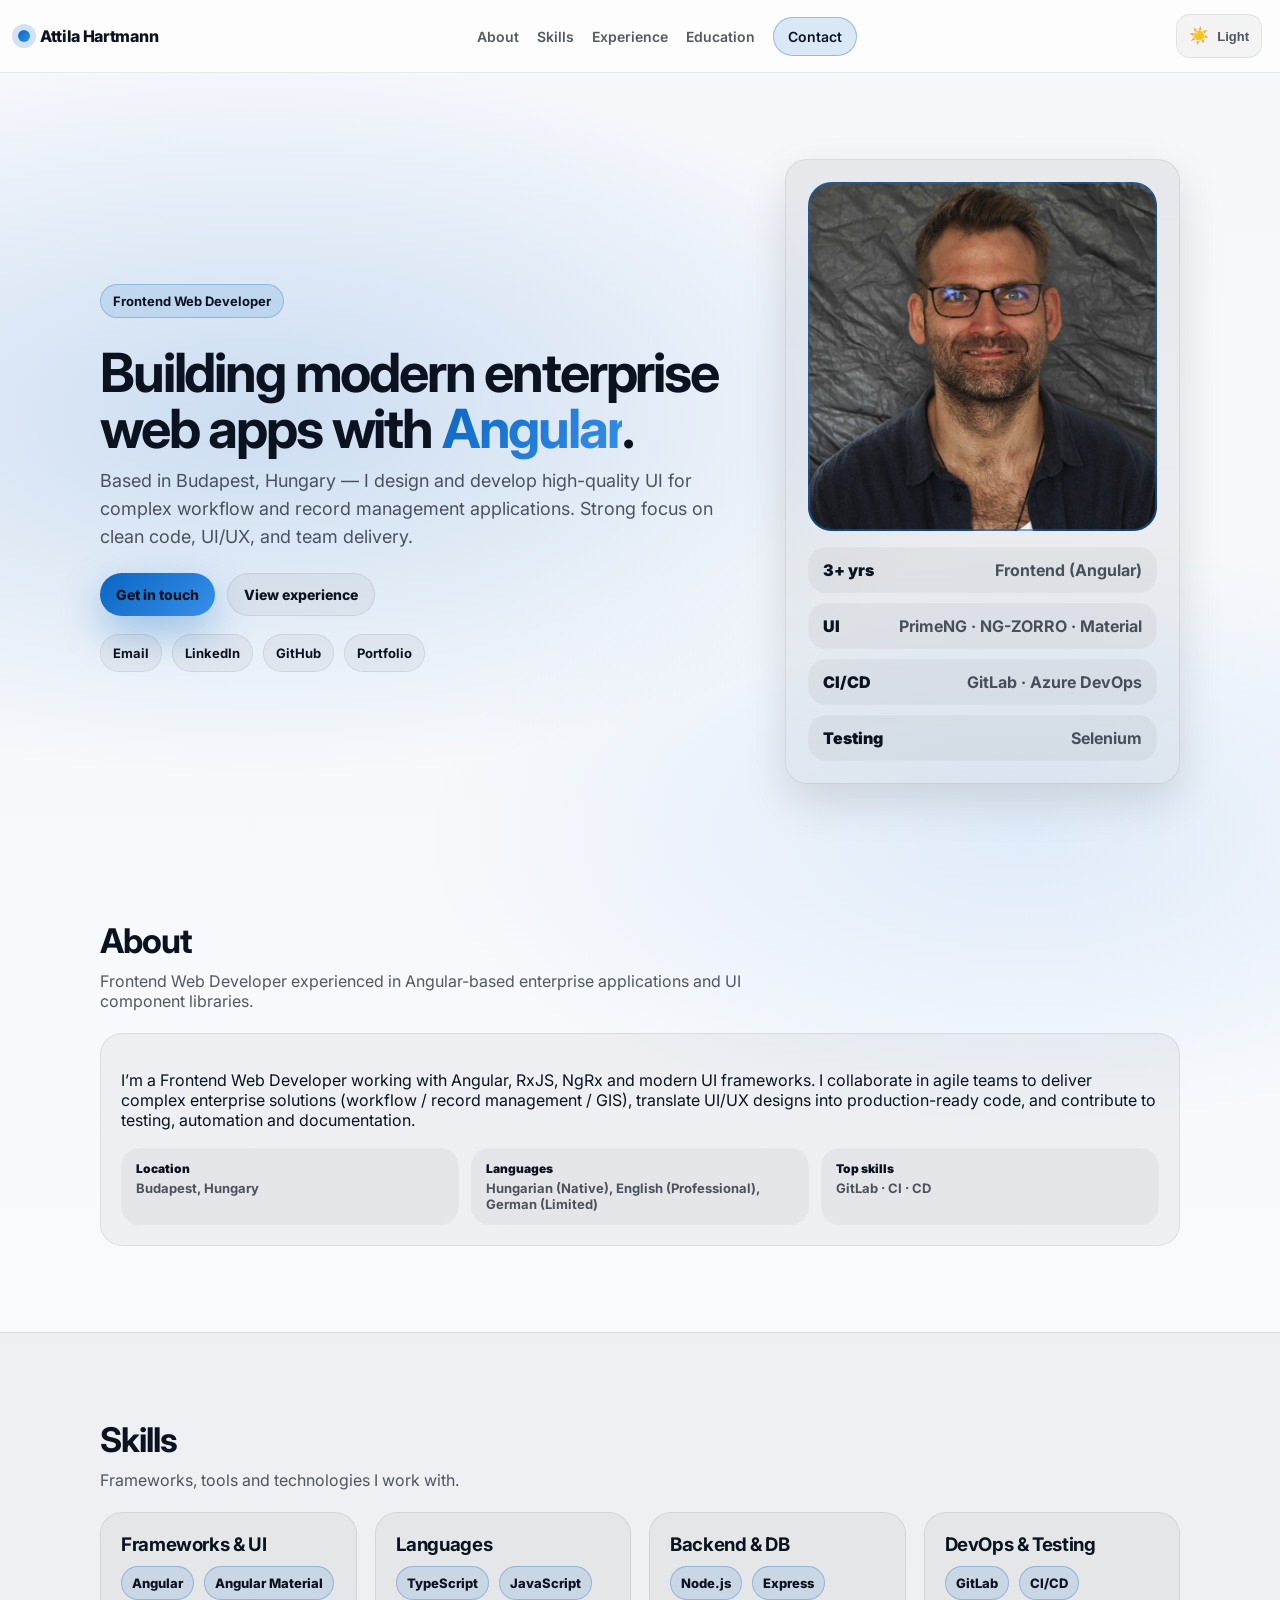
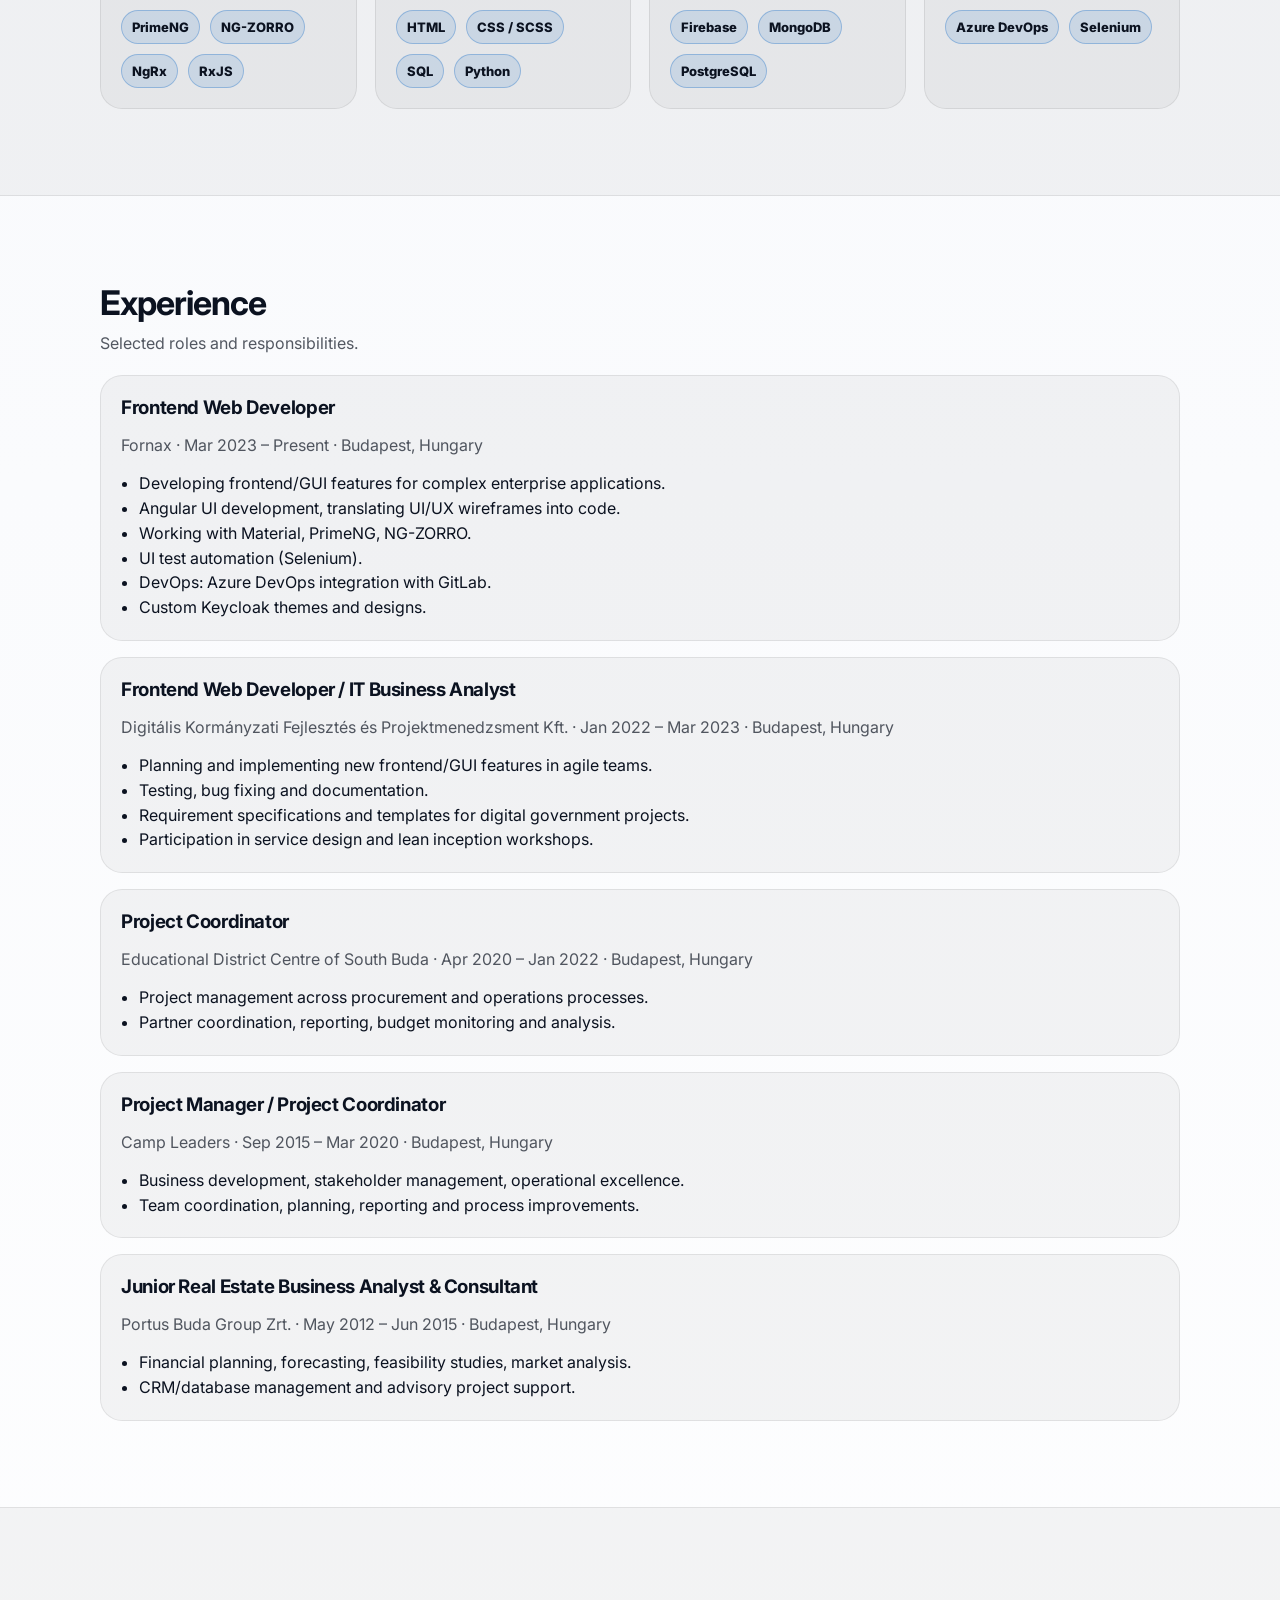
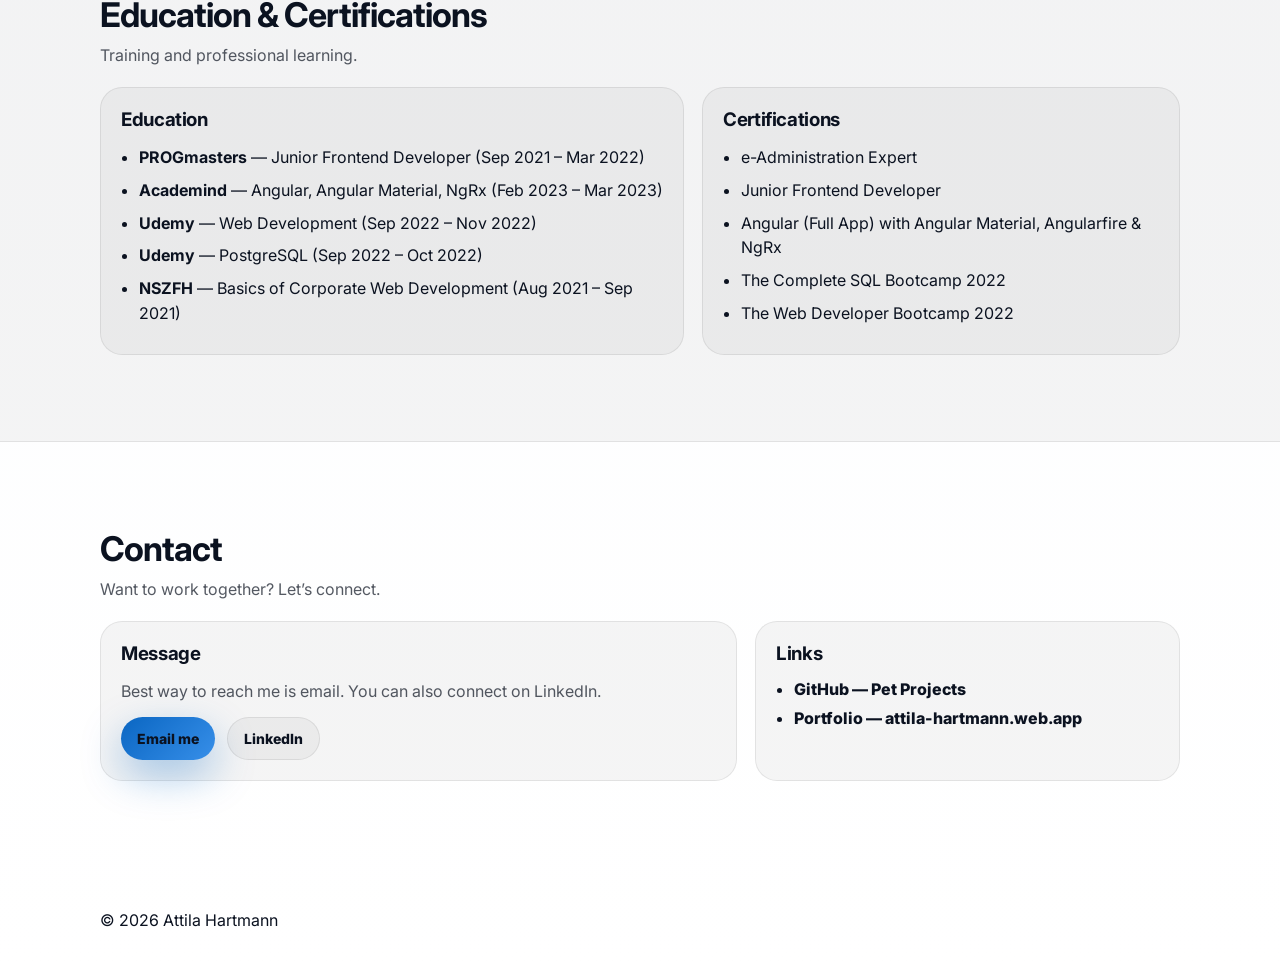
==== index.html @ 36aea354 "add-new-stat" ====
<!doctype html>
<html lang="en">
  <head>
    <meta charset="UTF-8" />
    <meta name="viewport" content="width=device-width, initial-scale=1.0" />

    <title>Attila Hartmann | Frontend Web Developer</title>
    <meta
      name="description"
      content="Attila Hartmann — Frontend Web Developer (Angular). Building modern enterprise web apps with Angular, RxJS, NgRx, PrimeNG, and Material."
    />

    <!-- Open Graph -->
    <meta
      property="og:title"
      content="Attila Hartmann | Frontend Web Developer"
    />
    <meta
      property="og:description"
      content="Frontend Web Developer (Angular) based in Budapest, Hungary. Experience in enterprise apps, UI libraries, CI/CD and automation."
    />
    <meta property="og:type" content="website" />
    <meta property="og:image" content="assets/og-image.png" />

    <!-- Favicon -->
    <link rel="icon" href="data:," />

    <link rel="stylesheet" href="styles.css" />

    <!-- Fonts -->
    <link rel="preconnect" href="https://fonts.googleapis.com" />
    <link rel="preconnect" href="https://fonts.gstatic.com" crossorigin />
    <link
      href="https://fonts.googleapis.com/css2?family=Inter:wght@400;500;600;700;800&display=swap"
      rel="stylesheet"
    />
  </head>

  <body>
    <!-- Top bar -->
    <header class="topbar">
      <a class="brand" href="#top" aria-label="Home">
        <span class="brand-dot"></span>
        <span>Attila Hartmann</span>
      </a>

      <nav class="nav" aria-label="Primary">
        <a href="#about">About</a>
        <a href="#skills">Skills</a>
        <a href="#experience">Experience</a>
        <a href="#education">Education</a>
        <a href="#contact" class="nav-cta">Contact</a>
      </nav>

      <div class="topbar-actions">
        <button
          class="theme-btn"
          id="themeBtn"
          aria-label="Toggle theme"
          title="Toggle theme"
        >
          <span class="theme-icon" id="themeIcon">🌙</span>
          <span class="theme-text" id="themeText">Dark</span>
        </button>

        <button
          class="menu-btn"
          id="menuBtn"
          aria-label="Open menu"
          aria-expanded="false"
        >
          <span></span><span></span><span></span>
        </button>
      </div>
    </header>

    <!-- Mobile menu -->
    <div class="mobile-nav" id="mobileNav" aria-hidden="true">
      <a href="#about">About</a>
      <a href="#skills">Skills</a>
      <a href="#experience">Experience</a>
      <a href="#education">Education</a>
      <a href="#contact">Contact</a>
    </div>

    <main id="top">
      <!-- Hero -->
      <section class="hero">
        <div class="container hero-grid">
          <div class="hero-copy">
            <p class="badge">Frontend Web Developer</p>
            <h1>
              Building modern enterprise web apps with
              <span class="accent">Angular</span>.
            </h1>
            <p class="subtitle">
              Based in Budapest, Hungary — I design and develop high-quality UI
              for complex workflow and record management applications. Strong
              focus on clean code, UI/UX, and team delivery.
            </p>

            <div class="hero-actions">
              <a class="btn primary" href="#contact">Get in touch</a>
              <a class="btn ghost" href="#experience">View experience</a>
            </div>

            <div class="hero-links">
              <a
                href="mailto:hartmann.attila88@gmail.com"
                class="chip"
                aria-label="Email"
              >
                Email
              </a>
              <a
                href="https://www.linkedin.com/in/attila-hartmann-b7b41a24b/"
                target="_blank"
                rel="noreferrer"
                class="chip"
              >
                LinkedIn
              </a>
              <a
                href="https://github.com/Attila-Hartmann/Pet-Projects"
                target="_blank"
                rel="noreferrer"
                class="chip"
              >
                GitHub
              </a>
              <a
                href="https://attila-hartmann.web.app/"
                target="_blank"
                rel="noreferrer"
                class="chip"
              >
                Portfolio
              </a>
            </div>
          </div>

          <div class="hero-card">
            <div class="avatar-wrap">
              <img
                class="avatar"
                src="assets/profile.jpg"
                alt="Attila Hartmann portrait"
              />
              <div class="ring"></div>
            </div>

            <div class="hero-stats">
              <div class="stat">
                <div class="stat-num">3+ yrs</div>
                <div class="stat-label">Frontend (Angular)</div>
              </div>
              <div class="stat">
                <div class="stat-num">UI</div>
                <div class="stat-label">PrimeNG · NG-ZORRO · Material</div>
              </div>
              <div class="stat">
                <div class="stat-num">CI/CD</div>
                <div class="stat-label">GitLab · Azure DevOps</div>
              </div>
              <div class="stat">
                <div class="stat-num">Testing</div>
                <div class="stat-label">Selenium</div>
              </div>
            </div>
          </div>
        </div>
      </section>

      <!-- About -->
      <section id="about" class="section">
        <div class="container">
          <div class="section-head">
            <h2>About</h2>
            <p>
              Frontend Web Developer experienced in Angular-based enterprise
              applications and UI component libraries.
            </p>
          </div>

          <div class="card about-card">
            <p>
              I’m a Frontend Web Developer working with Angular, RxJS, NgRx and
              modern UI frameworks. I collaborate in agile teams to deliver
              complex enterprise solutions (workflow / record management / GIS),
              translate UI/UX designs into production-ready code, and contribute
              to testing, automation and documentation.
            </p>
            <div class="about-meta">
              <div class="meta-item">
                <span class="meta-k">Location</span>
                <span class="meta-v">Budapest, Hungary</span>
              </div>
              <div class="meta-item">
                <span class="meta-k">Languages</span>
                <span class="meta-v"
                  >Hungarian (Native), English (Professional), German
                  (Limited)</span
                >
              </div>
              <div class="meta-item">
                <span class="meta-k">Top skills</span>
                <span class="meta-v">GitLab · CI · CD</span>
              </div>
            </div>
          </div>
        </div>
      </section>

      <!-- Skills -->
      <section id="skills" class="section alt">
        <div class="container">
          <div class="section-head">
            <h2>Skills</h2>
            <p>Frameworks, tools and technologies I work with.</p>
          </div>

          <div class="grid skills-grid">
            <div class="card">
              <h3>Frameworks & UI</h3>
              <div class="tags">
                <span class="tag">Angular</span>
                <span class="tag">Angular Material</span>
                <span class="tag">PrimeNG</span>
                <span class="tag">NG-ZORRO</span>
                <span class="tag">NgRx</span>
                <span class="tag">RxJS</span>
              </div>
            </div>

            <div class="card">
              <h3>Languages</h3>
              <div class="tags">
                <span class="tag">TypeScript</span>
                <span class="tag">JavaScript</span>
                <span class="tag">HTML</span>
                <span class="tag">CSS / SCSS</span>
                <span class="tag">SQL</span>
                <span class="tag">Python</span>
              </div>
            </div>

            <div class="card">
              <h3>Backend & DB</h3>
              <div class="tags">
                <span class="tag">Node.js</span>
                <span class="tag">Express</span>
                <span class="tag">Firebase</span>
                <span class="tag">MongoDB</span>
                <span class="tag">PostgreSQL</span>
              </div>
            </div>

            <div class="card">
              <h3>DevOps & Testing</h3>
              <div class="tags">
                <span class="tag">GitLab</span>
                <span class="tag">CI/CD</span>
                <span class="tag">Azure DevOps</span>
                <span class="tag">Selenium</span>
              </div>
            </div>
          </div>
        </div>
      </section>

      <!-- Experience -->
      <section id="experience" class="section">
        <div class="container">
          <div class="section-head">
            <h2>Experience</h2>
            <p>Selected roles and responsibilities.</p>
          </div>

          <div class="timeline">
            <article class="card timeline-item">
              <div class="timeline-top">
                <h3>Frontend Web Developer</h3>
                <p class="muted">
                  Fornax · Mar 2023 – Present · Budapest, Hungary
                </p>
              </div>
              <ul class="list">
                <li>
                  Developing frontend/GUI features for complex enterprise
                  applications.
                </li>
                <li>
                  Angular UI development, translating UI/UX wireframes into
                  code.
                </li>
                <li>Working with Material, PrimeNG, NG-ZORRO.</li>
                <li>UI test automation (Selenium).</li>
                <li>DevOps: Azure DevOps integration with GitLab.</li>
                <li>Custom Keycloak themes and designs.</li>
              </ul>
            </article>

            <article class="card timeline-item">
              <div class="timeline-top">
                <h3>Frontend Web Developer / IT Business Analyst</h3>
                <p class="muted">
                  Digitális Kormányzati Fejlesztés és Projektmenedzsment Kft. ·
                  Jan 2022 – Mar 2023 · Budapest, Hungary
                </p>
              </div>
              <ul class="list">
                <li>
                  Planning and implementing new frontend/GUI features in agile
                  teams.
                </li>
                <li>Testing, bug fixing and documentation.</li>
                <li>
                  Requirement specifications and templates for digital
                  government projects.
                </li>
                <li>
                  Participation in service design and lean inception workshops.
                </li>
              </ul>
            </article>

            <article class="card timeline-item">
              <div class="timeline-top">
                <h3>Project Coordinator</h3>
                <p class="muted">
                  Educational District Centre of South Buda · Apr 2020 – Jan
                  2022 · Budapest, Hungary
                </p>
              </div>
              <ul class="list">
                <li>
                  Project management across procurement and operations
                  processes.
                </li>
                <li>
                  Partner coordination, reporting, budget monitoring and
                  analysis.
                </li>
              </ul>
            </article>

            <article class="card timeline-item">
              <div class="timeline-top">
                <h3>Project Manager / Project Coordinator</h3>
                <p class="muted">
                  Camp Leaders · Sep 2015 – Mar 2020 · Budapest, Hungary
                </p>
              </div>
              <ul class="list">
                <li>
                  Business development, stakeholder management, operational
                  excellence.
                </li>
                <li>
                  Team coordination, planning, reporting and process
                  improvements.
                </li>
              </ul>
            </article>

            <article class="card timeline-item">
              <div class="timeline-top">
                <h3>Junior Real Estate Business Analyst & Consultant</h3>
                <p class="muted">
                  Portus Buda Group Zrt. · May 2012 – Jun 2015 · Budapest,
                  Hungary
                </p>
              </div>
              <ul class="list">
                <li>
                  Financial planning, forecasting, feasibility studies, market
                  analysis.
                </li>
                <li>CRM/database management and advisory project support.</li>
              </ul>
            </article>
          </div>
        </div>
      </section>

      <!-- Education -->
      <section id="education" class="section alt">
        <div class="container">
          <div class="section-head">
            <h2>Education & Certifications</h2>
            <p>Training and professional learning.</p>
          </div>

          <div class="grid edu-grid">
            <div class="card">
              <h3>Education</h3>
              <ul class="list compact">
                <li>
                  <strong>PROGmasters</strong> — Junior Frontend Developer (Sep
                  2021 – Mar 2022)
                </li>
                <li>
                  <strong>Academind</strong> — Angular, Angular Material, NgRx
                  (Feb 2023 – Mar 2023)
                </li>
                <li>
                  <strong>Udemy</strong> — Web Development (Sep 2022 – Nov 2022)
                </li>
                <li>
                  <strong>Udemy</strong> — PostgreSQL (Sep 2022 – Oct 2022)
                </li>
                <li>
                  <strong>NSZFH</strong> — Basics of Corporate Web Development
                  (Aug 2021 – Sep 2021)
                </li>
              </ul>
            </div>

            <div class="card">
              <h3>Certifications</h3>
              <ul class="list compact">
                <li>e-Administration Expert</li>
                <li>Junior Frontend Developer</li>
                <li>
                  Angular (Full App) with Angular Material, Angularfire & NgRx
                </li>
                <li>The Complete SQL Bootcamp 2022</li>
                <li>The Web Developer Bootcamp 2022</li>
              </ul>
            </div>
          </div>
        </div>
      </section>

      <!-- Contact -->
      <section id="contact" class="section">
        <div class="container">
          <div class="section-head">
            <h2>Contact</h2>
            <p>Want to work together? Let’s connect.</p>
          </div>

          <div class="grid contact-grid">
            <div class="card">
              <h3>Message</h3>
              <p class="muted">
                Best way to reach me is email. You can also connect on LinkedIn.
              </p>

              <div class="contact-actions">
                <a class="btn primary" href="mailto:hartmann.attila88@gmail.com"
                  >Email me</a
                >
                <a
                  class="btn ghost"
                  href="https://www.linkedin.com/in/attila-hartmann-b7b41a24b/"
                  target="_blank"
                  rel="noreferrer"
                >
                  LinkedIn
                </a>
              </div>
            </div>

            <div class="card">
              <h3>Links</h3>
              <ul class="link-list">
                <li>
                  <a
                    href="https://github.com/Attila-Hartmann/Pet-Projects"
                    target="_blank"
                    rel="noreferrer"
                    >GitHub — Pet Projects</a
                  >
                </li>
                <li>
                  <a
                    href="https://attila-hartmann.web.app/"
                    target="_blank"
                    rel="noreferrer"
                    >Portfolio — attila-hartmann.web.app</a
                  >
                </li>
              </ul>
            </div>
          </div>
        </div>
      </section>
    </main>

    <footer class="footer">
      <div class="container footer-inner">
        <p>© <span id="year"></span> Attila Hartmann</p>
      </div>
    </footer>

    <script src="script.js"></script>
  </body>
</html>
---- styles.css ----
:root {
  /* Base */
  --bg: #0b1220;
  --bg2: #0e172a;

  --text: #e8eefc;
  --muted: rgba(232, 238, 252, 0.72);

  /* LinkedIn */
  --accent: #0a66c2;
  --accent2: #378fe9;

  /* Surfaces */
  --surface-1: rgba(255, 255, 255, 0.05);
  --surface-2: rgba(255, 255, 255, 0.07);
  --surface-3: rgba(0, 0, 0, 0.18);

  /* Borders */
  --border-1: rgba(255, 255, 255, 0.08);
  --border-2: rgba(255, 255, 255, 0.12);

  /* Header */
  --topbar-bg: rgba(11, 18, 32, 0.55);
  --mobile-nav-bg: rgba(11, 18, 32, 0.85);

  /* Shadows */
  --shadow: 0 20px 60px rgba(0, 0, 0, 0.45);

  /* Radius / layout */
  --radius: 22px;
  --container: 1120px;
}

/* Light theme overrides */
html[data-theme="light"] {
  --bg: #f5f7fb;
  --bg2: #ffffff;

  --text: #0b1220;
  --muted: rgba(11, 18, 32, 0.7);

  --surface-1: rgba(0, 0, 0, 0.04);
  --surface-2: rgba(0, 0, 0, 0.06);
  --surface-3: rgba(0, 0, 0, 0.04);

  --border-1: rgba(0, 0, 0, 0.08);
  --border-2: rgba(0, 0, 0, 0.12);

  --topbar-bg: rgba(255, 255, 255, 0.75);
  --mobile-nav-bg: rgba(255, 255, 255, 0.85);

  --shadow: 0 18px 45px rgba(0, 0, 0, 0.12);
}


* {
  box-sizing: border-box;
}
html,
body {
  padding: 0;
  margin: 0;
  font-family:
    Inter,
    system-ui,
    -apple-system,
    Segoe UI,
    Roboto,
    Arial,
    sans-serif;

  background:
    radial-gradient(
      1200px 600px at 20% 10%,
      rgba(10, 102, 194, 0.18),
      transparent 60%
    ),
    radial-gradient(
      1000px 500px at 80% 20%,
      rgba(55, 143, 233, 0.12),
      transparent 60%
    ),
    linear-gradient(180deg, var(--bg), var(--bg2));

  color: var(--text);
  scroll-behavior: smooth;
}

a {
  color: inherit;
  text-decoration: none;
}
.container {
  max-width: var(--container);
  margin: 0 auto;
  padding: 0 20px;
}

/* Top bar */
.topbar {
  position: sticky;
  top: 0;
  z-index: 50;
  backdrop-filter: blur(14px);
  background: var(--topbar-bg);
  border-bottom: 1px solid var(--border-1);

  display: flex;
  align-items: center;
  justify-content: space-between;
  padding: 14px 18px;
}
.brand {
  display: flex;
  align-items: center;
  gap: 10px;
  font-weight: 800;
  letter-spacing: -0.02em;
}
.brand-dot {
  width: 12px;
  height: 12px;
  border-radius: 999px;
  background: linear-gradient(135deg, var(--accent), var(--accent2));
  box-shadow: 0 0 0 6px rgba(10, 102, 194, 0.18);
}

.nav {
  display: flex;
  gap: 18px;
  align-items: center;
}
.nav a {
  color: var(--muted);
  font-weight: 600;
  font-size: 14px;
}
.nav a:hover {
  color: var(--text);
}
.nav-cta {
  padding: 10px 14px;
  border-radius: 999px;
  background: rgba(10, 102, 194, 0.14);
  border: 1px solid rgba(10, 102, 194, 0.35);
  color: var(--text) !important;
}

.topbar-actions {
  display: flex;
  align-items: center;
  gap: 10px;
}

.theme-btn {
  height: 44px;
  padding: 0 12px;
  border-radius: 14px;
  background: var(--surface-1);
  border: 1px solid var(--border-1);
  cursor: pointer;

  display: inline-flex;
  align-items: center;
  gap: 8px;

  color: var(--text);
  font-weight: 800;
  font-size: 13px;
}

.theme-btn:hover {
  border-color: rgba(10, 102, 194, 0.45);
}

.theme-icon {
  font-size: 16px;
  line-height: 1;
}

.theme-text {
  color: var(--muted);
}

/* Mobile nav */
.menu-btn {
  display: none;
  width: 44px;
  height: 44px;
  border-radius: 14px;
  background: var(--surface-1);
  border: 1px solid var(--border-1);
  cursor: pointer;
}
.menu-btn span {
  display: block;
  width: 18px;
  height: 2px;
  margin: 4px auto;
  background: var(--muted);
  border-radius: 10px;
}
.mobile-nav {
  display: none;
  padding: 10px 18px 18px;
  border-bottom: 1px solid var(--border-1);
  background: var(--mobile-nav-bg);
  backdrop-filter: blur(14px);
}
.mobile-nav a {
  display: block;
  padding: 12px 6px;
  color: var(--muted);
  font-weight: 600;
}

/* Sections */
.section {
  padding: 86px 0;
}
.section.alt {
  background: var(--surface-1);
  border-top: 1px solid var(--border-1);
  border-bottom: 1px solid var(--border-1);
}
.section-head {
  display: grid;
  gap: 10px;
  margin-bottom: 22px;
}
.section-head h2 {
  font-size: 34px;
  letter-spacing: -0.03em;
  margin: 0;
}
.section-head p {
  margin: 0;
  color: var(--muted);
  max-width: 70ch;
}

/* Hero */
.hero {
  padding: 86px 0 50px;
}
.hero-grid {
  display: grid;
  grid-template-columns: 1.25fr 0.75fr;
  gap: 26px;
  align-items: center;
}
.badge {
  display: inline-flex;
  gap: 10px;
  align-items: center;
  padding: 8px 12px;
  border-radius: 999px;
  background: rgba(10, 102, 194, 0.12);
  border: 1px solid rgba(10, 102, 194, 0.28);
  font-weight: 700;
  font-size: 13px;
  width: fit-content;
}
.hero-copy h1 {
  font-size: 54px;
  line-height: 1.04;
  margin: 14px 0 10px;
  letter-spacing: -0.04em;
}
.accent {
  background: linear-gradient(135deg, var(--accent), var(--accent2));
  -webkit-background-clip: text;
  background-clip: text;
  color: transparent;
}
.subtitle {
  margin: 0;
  color: var(--muted);
  font-size: 18px;
  line-height: 1.55;
  max-width: 60ch;
}
.hero-actions {
  display: flex;
  gap: 12px;
  margin-top: 22px;
}
.btn {
  display: inline-flex;
  align-items: center;
  justify-content: center;
  gap: 10px;
  padding: 12px 16px;
  border-radius: 999px;
  font-weight: 800;
  font-size: 14px;
  border: 1px solid var(--border);
  cursor: pointer;
}
.btn.primary {
  border: none;
  background: linear-gradient(135deg, var(--accent), var(--accent2));
  box-shadow: 0 16px 40px rgba(10, 102, 194, 0.35);
}
.btn.ghost {
  background: var(--surface-1);
  border: 1px solid var(--border-1);
}
.btn:hover {
  transform: translateY(-1px);
}
.hero-links {
  display: flex;
  flex-wrap: wrap;
  gap: 10px;
  margin-top: 18px;
}
.chip {
  padding: 10px 12px;
  border-radius: 999px;
  background: var(--surface-1);
  border: 1px solid var(--border-1);
  /* color: rgba(232, 238, 252, 0.82); */
  font-weight: 700;
  font-size: 13px;
}
.chip:hover {
  color: var(--text);
  border-color: rgba(10, 102, 194, 0.45);
}

.hero-card {
  position: relative;
  padding: 22px;
  border-radius: var(--radius);
  border: 1px solid var(--border-1);
  background: linear-gradient(180deg, var(--surface-2), var(--surface-1));
  box-shadow: var(--shadow);
}
.avatar-wrap {
  position: relative;
  width: 100%;
  aspect-ratio: 1 / 1;
  border-radius: 24px;
  overflow: hidden;
}
.avatar {
  width: 100%;
  height: 111%;
  object-fit: cover;
  transform: scale(1.02);
}
.ring {
  position: absolute;
  inset: 0;
  border-radius: 24px;
  box-shadow: inset 0 0 0 2px rgba(10, 102, 194, 0.55);
}
.hero-stats {
  margin-top: 16px;
  display: grid;
  gap: 10px;
}
.stat {
  display: flex;
  justify-content: space-between;
  gap: 10px;
  padding: 12px 14px;
  border-radius: 18px;
  border: 1px solid rgba(255, 255, 255, 0.08);
  background: var(--surface-3);
}
.stat-num {
  font-weight: 900;
}
.stat-label {
  color: var(--muted);
  font-weight: 700;
  text-align: right;
}

/* Cards / grids */
.card {
  border-radius: var(--radius);
  border: 1px solid var(--border-1);
  background: var(--surface-1);
  padding: 20px;
}
.card h3 {
  margin: 0 0 10px;
  letter-spacing: -0.02em;
}
.muted {
  color: var(--muted);
}
.grid {
  display: grid;
  gap: 18px;
}
.skills-grid {
  grid-template-columns: repeat(4, 1fr);
}
.tags {
  display: flex;
  flex-wrap: wrap;
  gap: 10px;
}
.tag {
  padding: 8px 10px;
  border-radius: 999px;
  border: 1px solid rgba(10, 102, 194, 0.3);
  background: rgba(10, 102, 194, 0.12);
  font-weight: 800;
  font-size: 13px;
}

.about-meta {
  margin-top: 18px;
  display: grid;
  gap: 12px;
  grid-template-columns: repeat(3, 1fr);
}
.meta-item {
  padding: 12px 14px;
  border-radius: 18px;
  border: 1px solid rgba(255, 255, 255, 0.08);
  background: var(--surface-3);
}
.meta-k {
  display: block;
  font-size: 12px;
  font-weight: 900;
  margin-bottom: 4px;
}
.meta-v {
  display: block;
  color: var(--muted);
  font-weight: 700;
  font-size: 13px;
}

/* Timeline */
.timeline {
  display: grid;
  gap: 16px;
}
.timeline-top h3 {
  margin: 0;
}
.list {
  margin: 14px 0 0;
  padding-left: 18px;
  line-height: 1.55;
}
.list.compact li {
  margin: 8px 0;
}

/* Education */
.edu-grid {
  grid-template-columns: 1.1fr 0.9fr;
}

/* Contact */
.contact-grid {
  grid-template-columns: 1.2fr 0.8fr;
}
.contact-actions {
  display: flex;
  gap: 12px;
  margin-top: 14px;
  flex-wrap: wrap;
}
.link-list {
  margin: 0;
  padding-left: 18px;
  line-height: 1.8;
}
.link-list a {
  font-weight: 800;
}
.link-list a:hover {
  color: var(--text);
}

/* Footer */
.footer {
  padding: 26px 0;
  border-top: 1px solid rgba(255, 255, 255, 0.06);
}
.footer-inner {
  display: flex;
  justify-content: space-between;
  gap: 16px;
  flex-wrap: wrap;
}

/* Responsive */
@media (max-width: 980px) {
  .hero-grid {
    grid-template-columns: 1fr;
  }
  .skills-grid {
    grid-template-columns: repeat(2, 1fr);
  }
  .about-meta {
    grid-template-columns: 1fr;
  }
  .edu-grid {
    grid-template-columns: 1fr;
  }
  .contact-grid {
    grid-template-columns: 1fr;
  }
  .nav {
    display: none;
  }
  .menu-btn {
    display: inline-flex;
    align-items: center;
    justify-content: center;
  }
  .mobile-nav.open {
    display: block;
    position: sticky;
    top: 72px;
    z-index: 10;
  }
  .hero-copy h1 {
    font-size: 42px;
  }
}
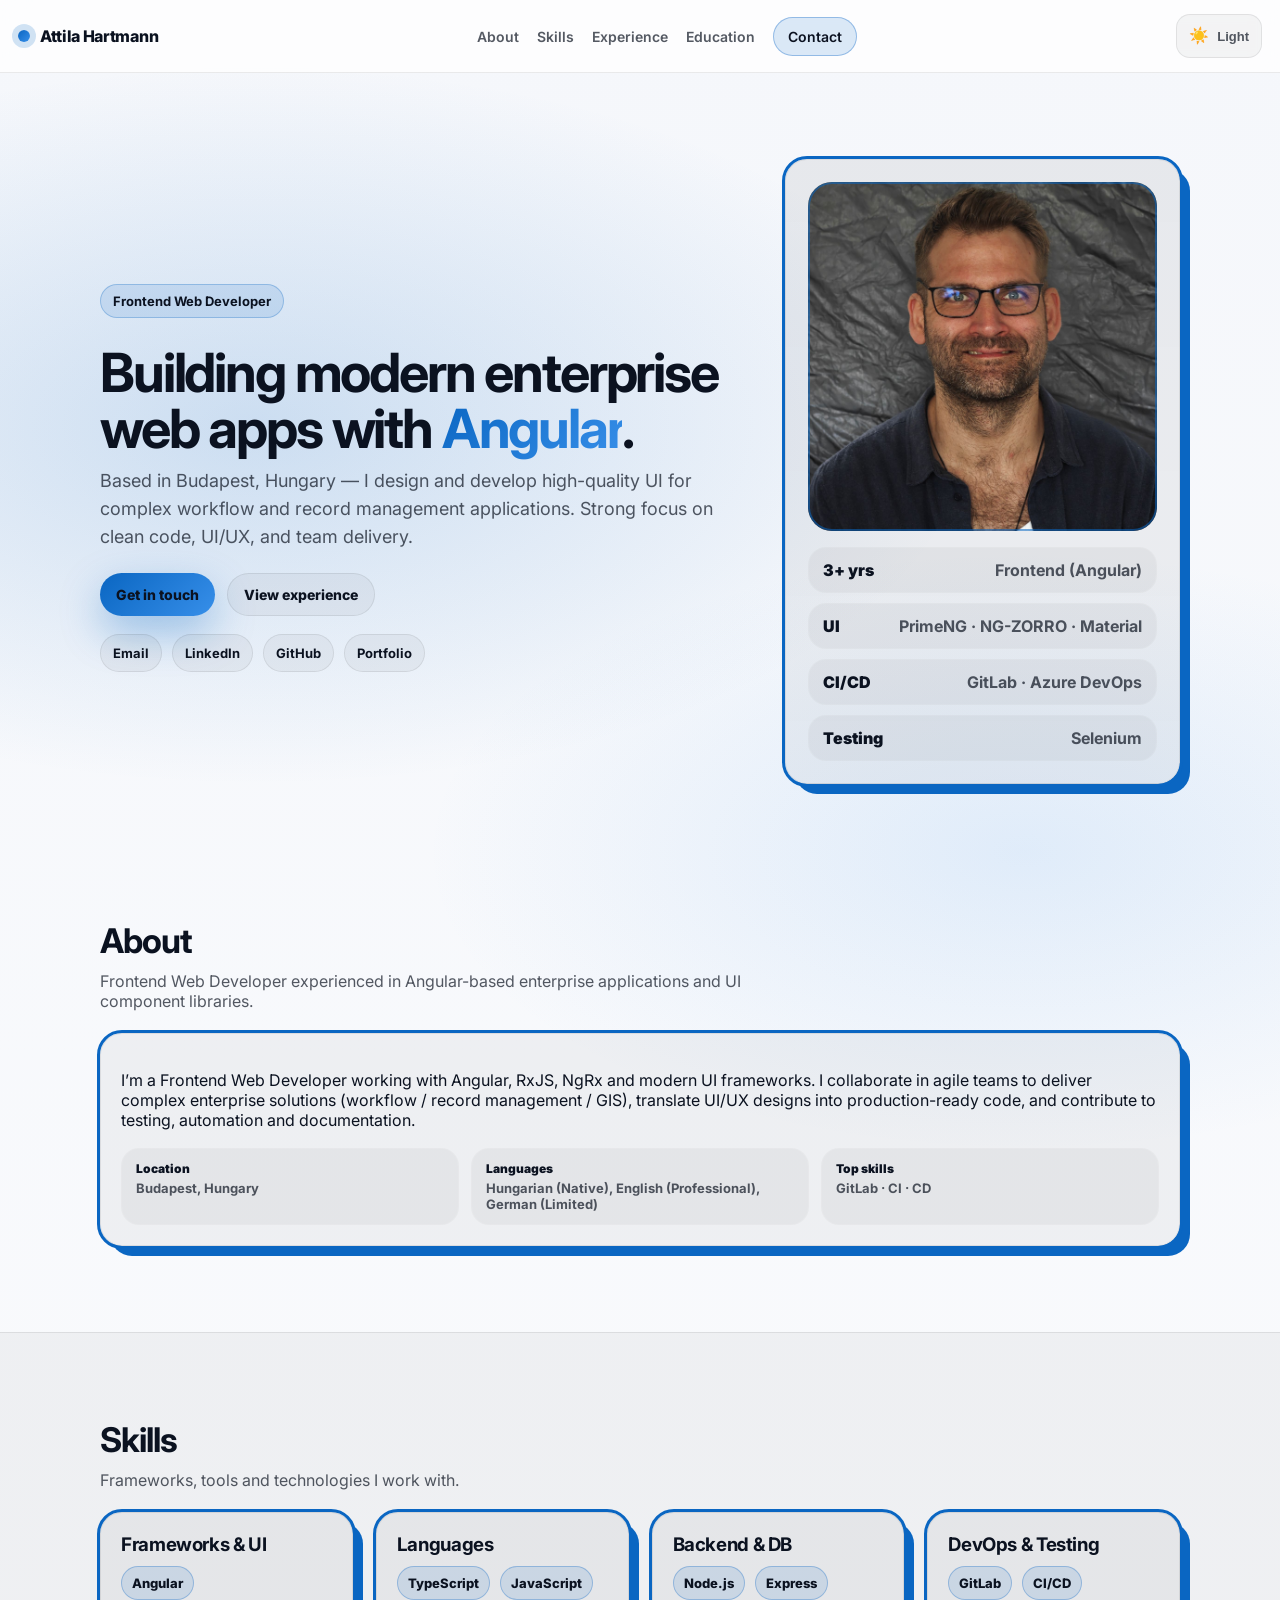
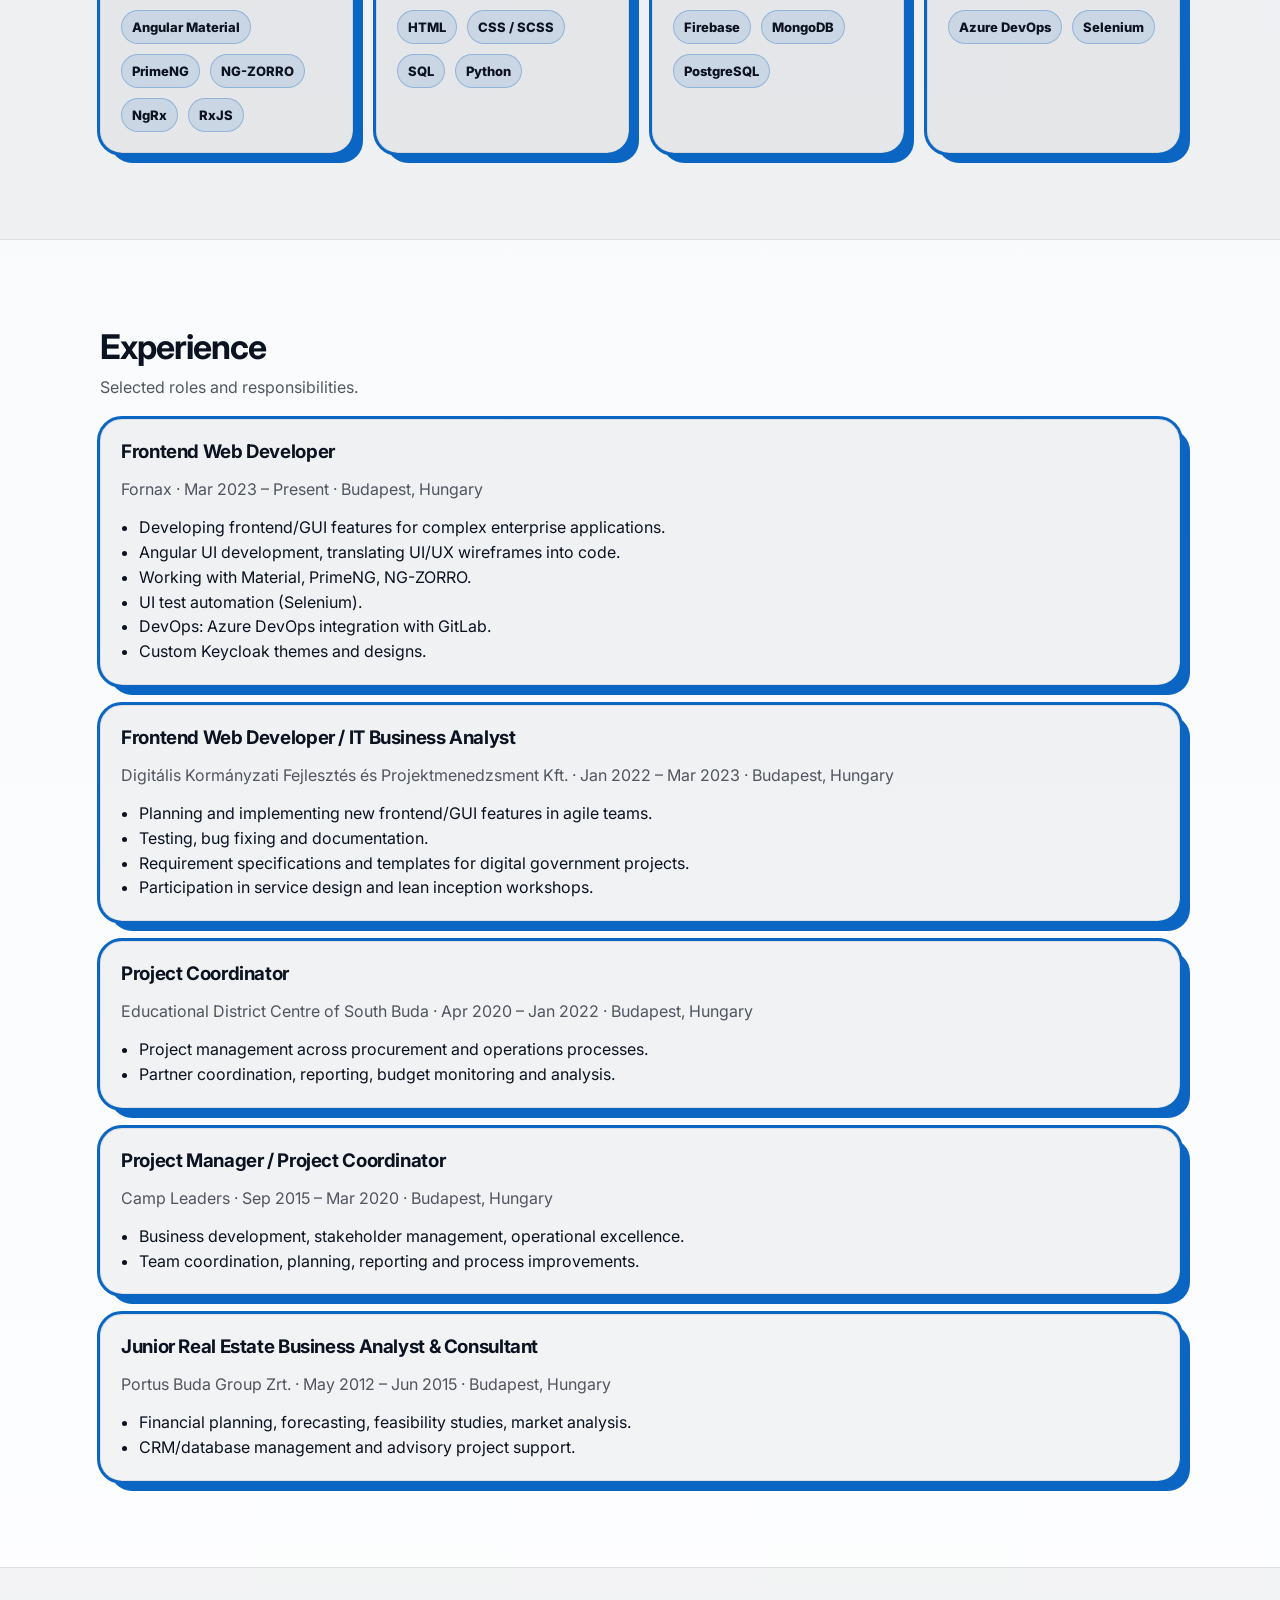
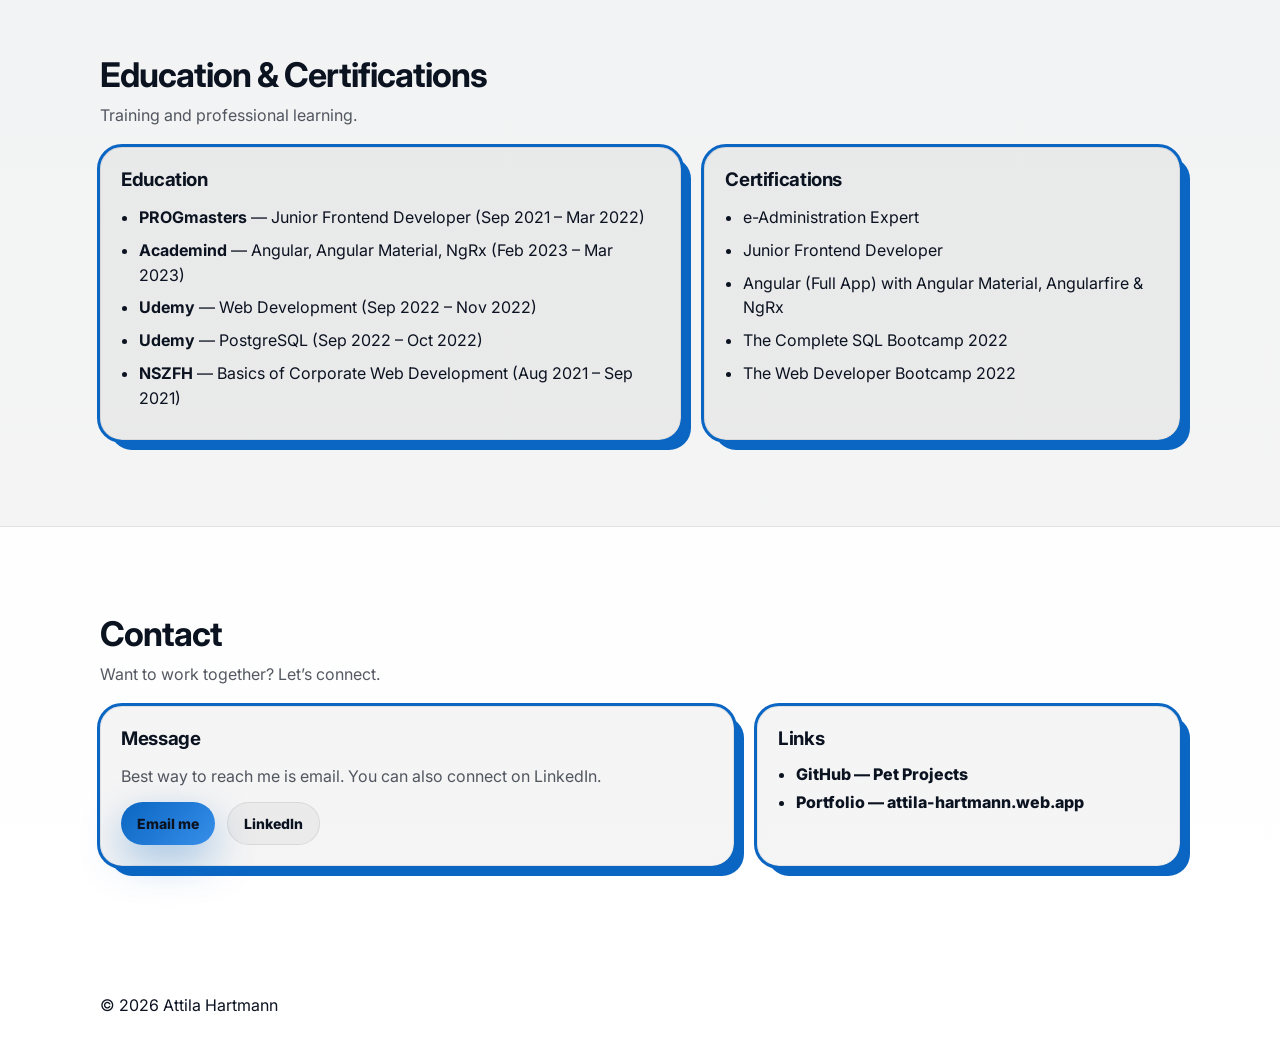
==== commit 3a74c8ed: "new-card-border-outline" ====
--- a/index.html
+++ b/index.html
@@ -23,7 +23,7 @@
     <meta property="og:image" content="assets/og-image.png" />
 
     <!-- Favicon -->
-    <link rel="icon" href="data:," />
+    <link rel="icon" href="assets/og-image.png" />
 
     <link rel="stylesheet" href="styles.css" />
 
--- a/styles.css
+++ b/styles.css
@@ -51,7 +51,6 @@
 
   --shadow: 0 18px 45px rgba(0, 0, 0, 0.12);
 }
-
 
 * {
   box-sizing: border-box;
@@ -212,6 +211,11 @@
   padding: 12px 6px;
   color: var(--muted);
   font-weight: 600;
+  border-radius: 8px;
+}
+
+.mobile-nav a:hover {
+  background-color: var(--accent2);
 }
 
 /* Sections */
@@ -336,6 +340,10 @@
   border: 1px solid var(--border-1);
   background: linear-gradient(180deg, var(--surface-2), var(--surface-1));
   box-shadow: var(--shadow);
+  /* border-radius: var(--radius); */
+  /* background: var(--surface-1); */
+  outline: 3px solid var(--accent);
+  box-shadow: 10px 10px 0 var(--accent);
 }
 .avatar-wrap {
   position: relative;
@@ -385,6 +393,8 @@
   border: 1px solid var(--border-1);
   background: var(--surface-1);
   padding: 20px;
+  outline: 3px solid var(--accent);
+  box-shadow: 10px 10px 0 var(--accent);
 }
 .card h3 {
   margin: 0 0 10px;
@@ -395,7 +405,7 @@
 }
 .grid {
   display: grid;
-  gap: 18px;
+  gap: 23px;
 }
 .skills-grid {
   grid-template-columns: repeat(4, 1fr);
@@ -442,7 +452,7 @@
 /* Timeline */
 .timeline {
   display: grid;
-  gap: 16px;
+  gap: 20px;
 }
 .timeline-top h3 {
   margin: 0;
@@ -521,7 +531,9 @@
     justify-content: center;
   }
   .mobile-nav.open {
-    display: block;
+    display: flex;
+    flex-direction: column;
+    gap: 5px;
     position: sticky;
     top: 72px;
     z-index: 10;
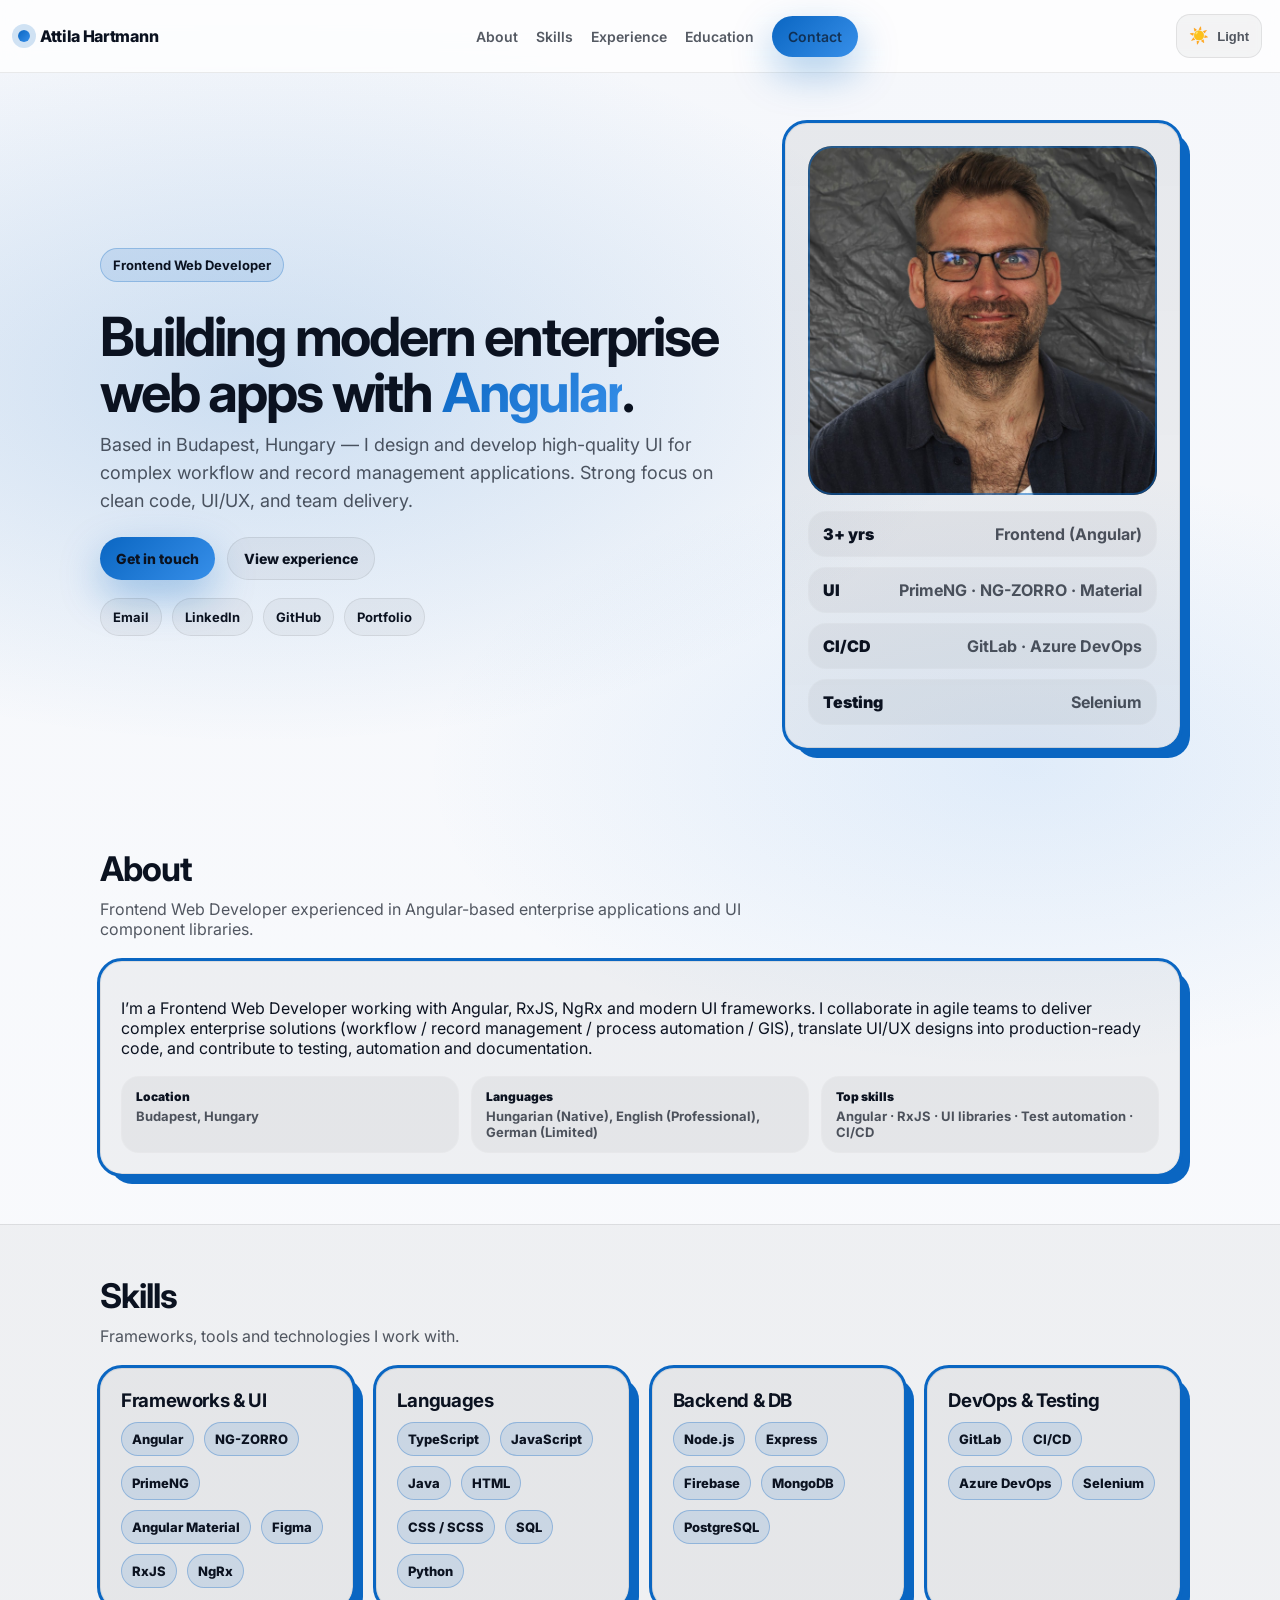
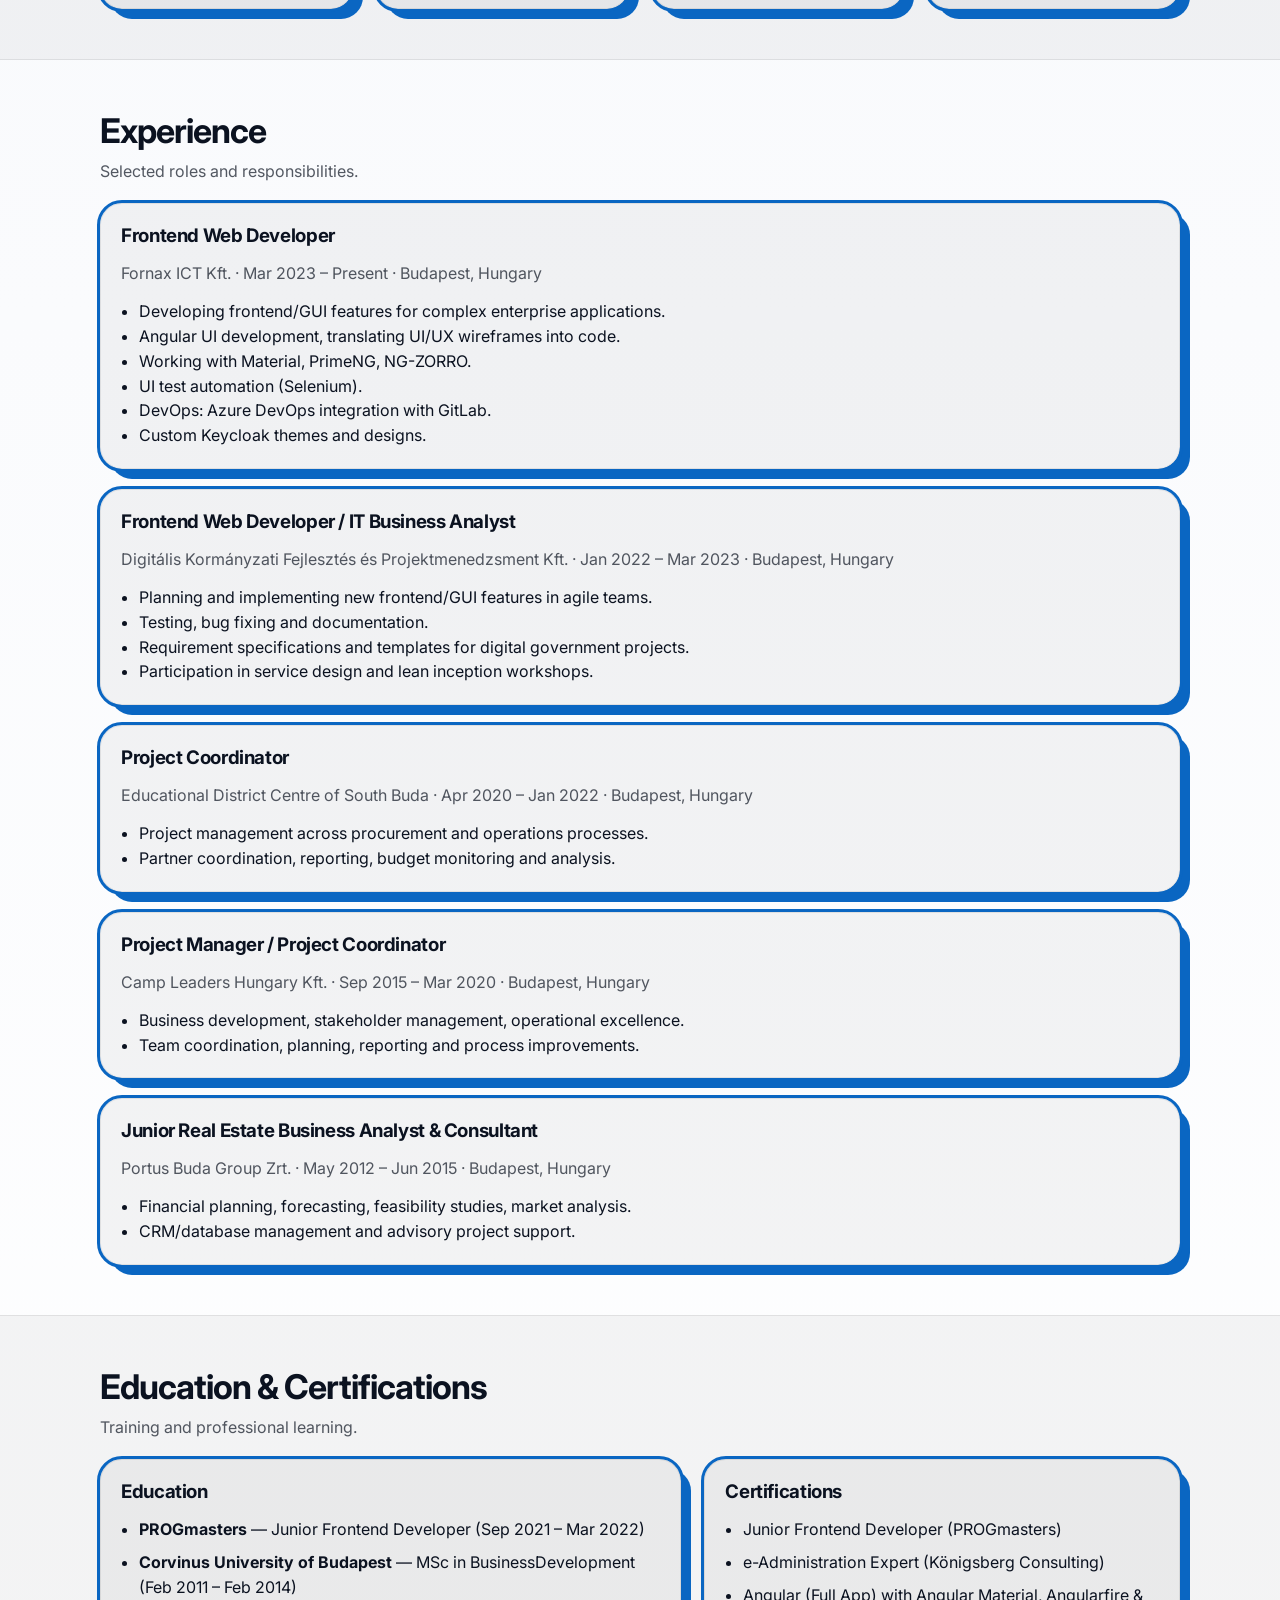
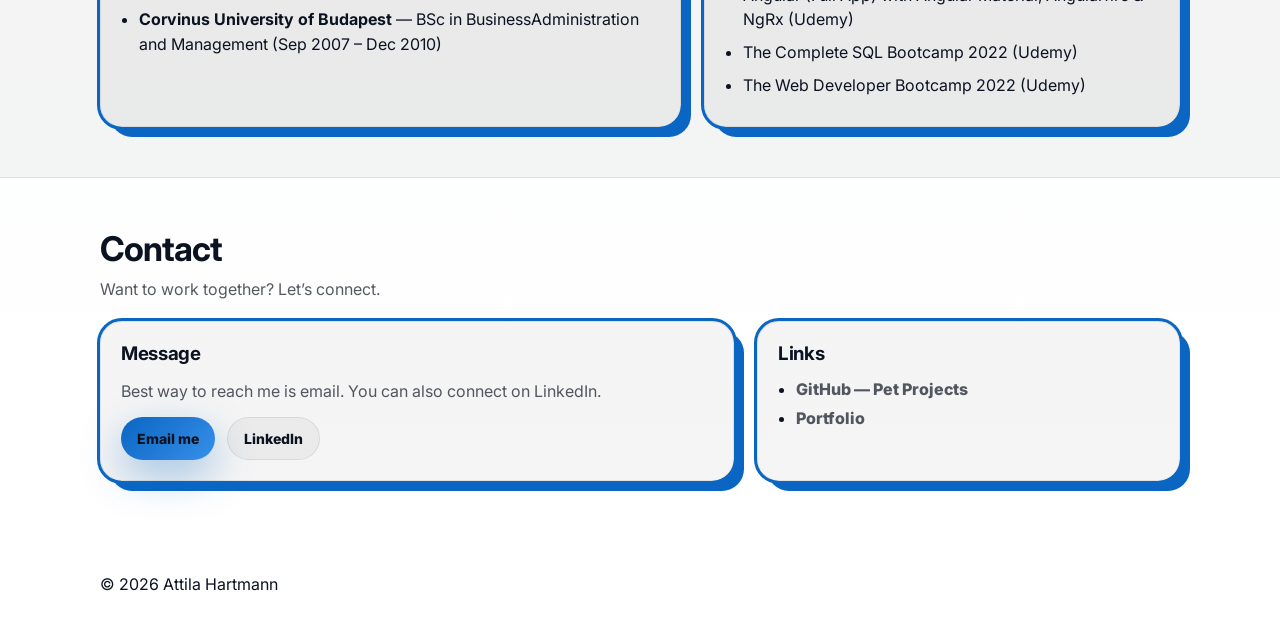
==== commit 87884f14: "change-toggle-menu-icons_update-sections_CSS-fixes" ====
--- a/index.html
+++ b/index.html
@@ -49,7 +49,7 @@
         <a href="#skills">Skills</a>
         <a href="#experience">Experience</a>
         <a href="#education">Education</a>
-        <a href="#contact" class="nav-cta">Contact</a>
+        <a href="#contact" class="btn primary">Contact</a>
       </nav>
 
       <div class="topbar-actions">
@@ -69,7 +69,7 @@
           aria-label="Open menu"
           aria-expanded="false"
         >
-          <span></span><span></span><span></span>
+          <i class="menu-expand"></i>
         </button>
       </div>
     </header>
@@ -186,9 +186,10 @@
             <p>
               I’m a Frontend Web Developer working with Angular, RxJS, NgRx and
               modern UI frameworks. I collaborate in agile teams to deliver
-              complex enterprise solutions (workflow / record management / GIS),
-              translate UI/UX designs into production-ready code, and contribute
-              to testing, automation and documentation.
+              complex enterprise solutions (workflow / record management /
+              process automation / GIS), translate UI/UX designs into
+              production-ready code, and contribute to testing, automation and
+              documentation.
             </p>
             <div class="about-meta">
               <div class="meta-item">
@@ -204,7 +205,9 @@
               </div>
               <div class="meta-item">
                 <span class="meta-k">Top skills</span>
-                <span class="meta-v">GitLab · CI · CD</span>
+                <span class="meta-v"
+                  >Angular · RxJS · UI libraries · Test automation · CI/CD</span
+                >
               </div>
             </div>
           </div>
@@ -224,11 +227,12 @@
               <h3>Frameworks & UI</h3>
               <div class="tags">
                 <span class="tag">Angular</span>
+                <span class="tag">NG-ZORRO</span>
+                <span class="tag">PrimeNG</span>
                 <span class="tag">Angular Material</span>
-                <span class="tag">PrimeNG</span>
-                <span class="tag">NG-ZORRO</span>
+                <span class="tag">Figma</span>
+                <span class="tag">RxJS</span>
                 <span class="tag">NgRx</span>
-                <span class="tag">RxJS</span>
               </div>
             </div>
 
@@ -237,6 +241,7 @@
               <div class="tags">
                 <span class="tag">TypeScript</span>
                 <span class="tag">JavaScript</span>
+                <span class="tag">Java</span>
                 <span class="tag">HTML</span>
                 <span class="tag">CSS / SCSS</span>
                 <span class="tag">SQL</span>
@@ -281,7 +286,7 @@
               <div class="timeline-top">
                 <h3>Frontend Web Developer</h3>
                 <p class="muted">
-                  Fornax · Mar 2023 – Present · Budapest, Hungary
+                  Fornax ICT Kft. · Mar 2023 – Present · Budapest, Hungary
                 </p>
               </div>
               <ul class="list">
@@ -348,7 +353,8 @@
               <div class="timeline-top">
                 <h3>Project Manager / Project Coordinator</h3>
                 <p class="muted">
-                  Camp Leaders · Sep 2015 – Mar 2020 · Budapest, Hungary
+                  Camp Leaders Hungary Kft. · Sep 2015 – Mar 2020 · Budapest,
+                  Hungary
                 </p>
               </div>
               <ul class="list">
@@ -400,18 +406,12 @@
                   2021 – Mar 2022)
                 </li>
                 <li>
-                  <strong>Academind</strong> — Angular, Angular Material, NgRx
-                  (Feb 2023 – Mar 2023)
-                </li>
-                <li>
-                  <strong>Udemy</strong> — Web Development (Sep 2022 – Nov 2022)
-                </li>
-                <li>
-                  <strong>Udemy</strong> — PostgreSQL (Sep 2022 – Oct 2022)
-                </li>
-                <li>
-                  <strong>NSZFH</strong> — Basics of Corporate Web Development
-                  (Aug 2021 – Sep 2021)
+                  <strong>Corvinus University of Budapest</strong> — MSc in
+                  BusinessDevelopment (Feb 2011 – Feb 2014)
+                </li>
+                <li>
+                  <strong>Corvinus University of Budapest</strong> — BSc in
+                  BusinessAdministration and Management (Sep 2007 – Dec 2010)
                 </li>
               </ul>
             </div>
@@ -419,13 +419,14 @@
             <div class="card">
               <h3>Certifications</h3>
               <ul class="list compact">
-                <li>e-Administration Expert</li>
-                <li>Junior Frontend Developer</li>
+                <li>Junior Frontend Developer (PROGmasters)</li>
+                <li>e-Administration Expert (Königsberg Consulting)</li>
                 <li>
                   Angular (Full App) with Angular Material, Angularfire & NgRx
-                </li>
-                <li>The Complete SQL Bootcamp 2022</li>
-                <li>The Web Developer Bootcamp 2022</li>
+                  (Udemy)
+                </li>
+                <li>The Complete SQL Bootcamp 2022 (Udemy)</li>
+                <li>The Web Developer Bootcamp 2022 (Udemy)</li>
               </ul>
             </div>
           </div>
@@ -478,7 +479,7 @@
                     href="https://attila-hartmann.web.app/"
                     target="_blank"
                     rel="noreferrer"
-                    >Portfolio — attila-hartmann.web.app</a
+                    >Portfolio</a
                   >
                 </li>
               </ul>
--- a/styles.css
+++ b/styles.css
@@ -220,7 +220,7 @@
 
 /* Sections */
 .section {
-  padding: 86px 0;
+  padding: 50px 0;
 }
 .section.alt {
   background: var(--surface-1);
@@ -245,7 +245,7 @@
 
 /* Hero */
 .hero {
-  padding: 86px 0 50px;
+  padding: 50px 0;
 }
 .hero-grid {
   display: grid;
@@ -488,6 +488,7 @@
 }
 .link-list a {
   font-weight: 800;
+  color: var(--muted);
 }
 .link-list a:hover {
   color: var(--text);
@@ -530,6 +531,26 @@
     align-items: center;
     justify-content: center;
   }
+
+  .menu-expand {
+    content: "";
+    display: inline-block;
+    width: 1em;
+    height: 1em;
+    mask: url(/assets/menu-burger.svg) no-repeat center / contain;
+    -webkit-mask: url(/assets/menu-burger.svg) no-repeat center / contain;
+    background-color: var(--muted);
+  }
+
+  .menu-btn[aria-expanded="true"] .menu-expand {
+    mask: url(/assets/close.svg) no-repeat center / contain;
+    -webkit-mask: url(/assets/close.svg) no-repeat center / contain;
+  }
+
+  .menu-btn:hover {
+    border-color: rgba(10, 102, 194, 0.45);
+  }
+
   .mobile-nav.open {
     display: flex;
     flex-direction: column;
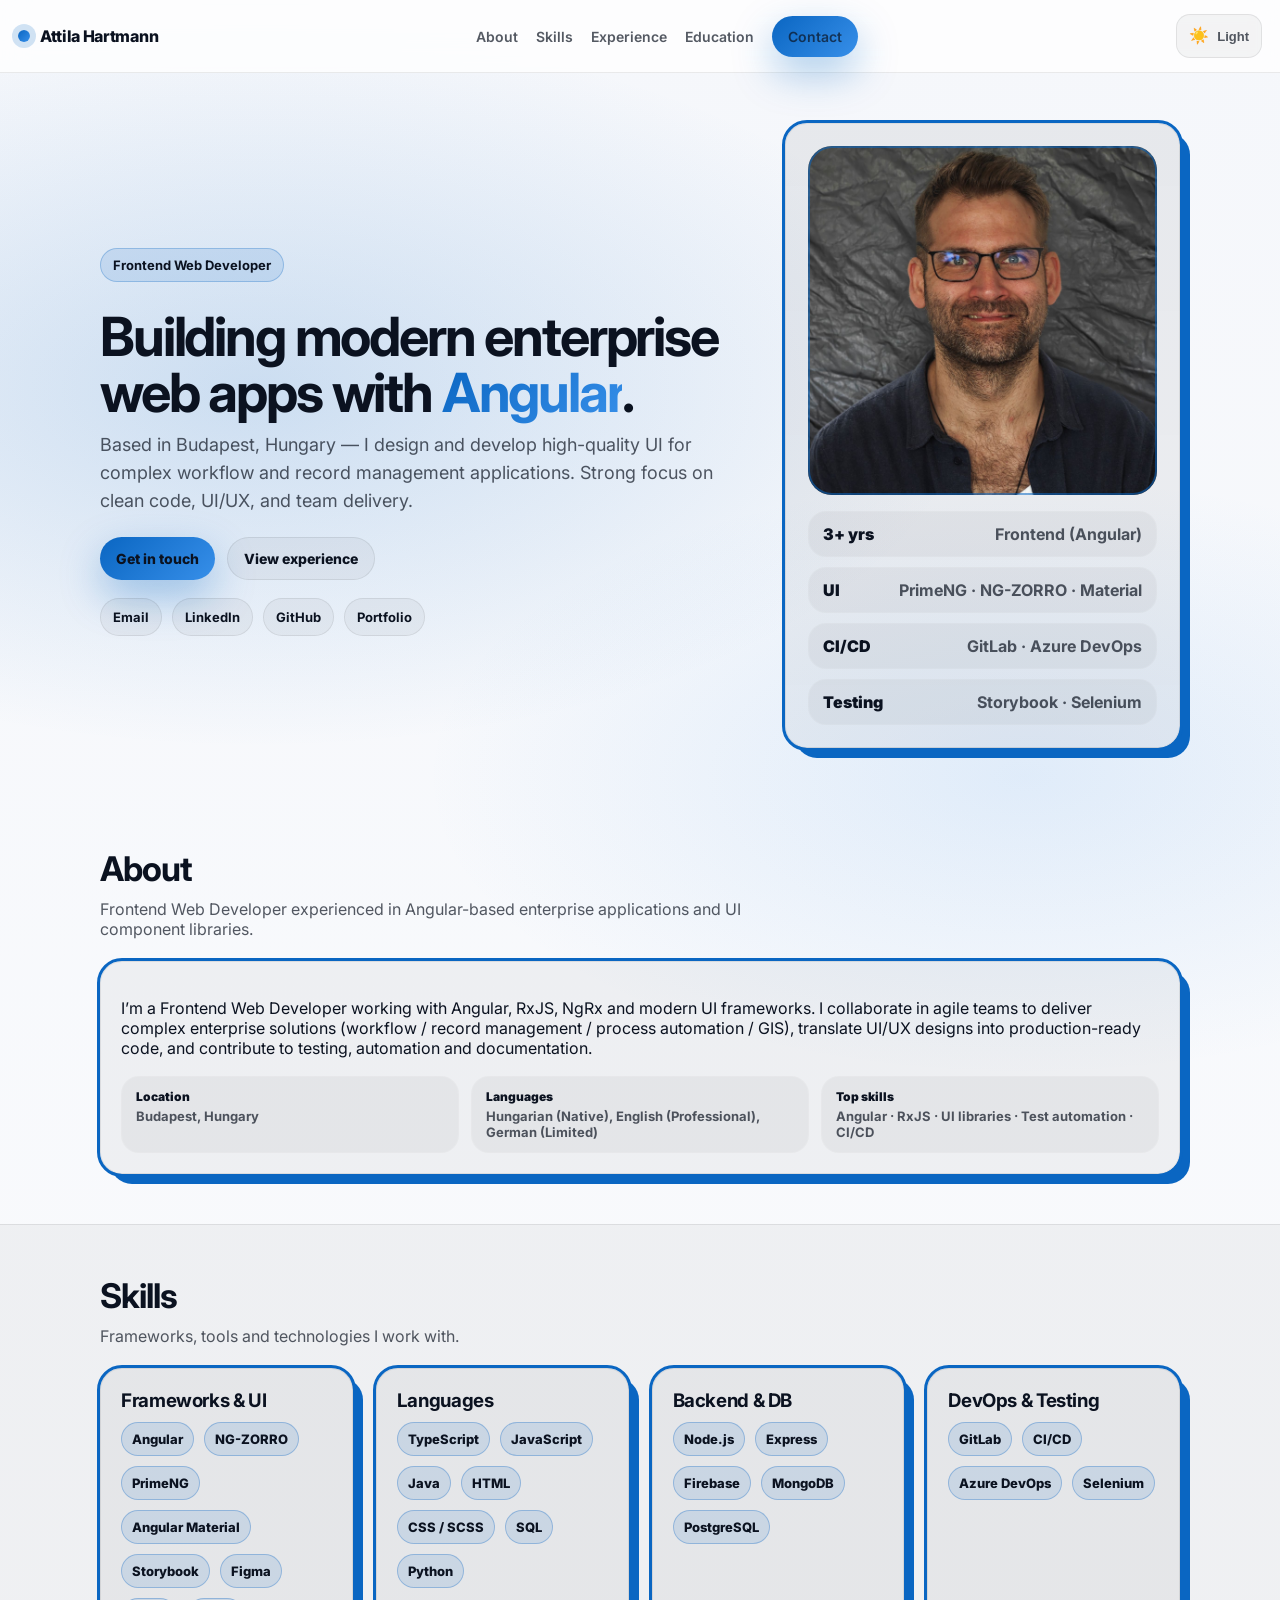
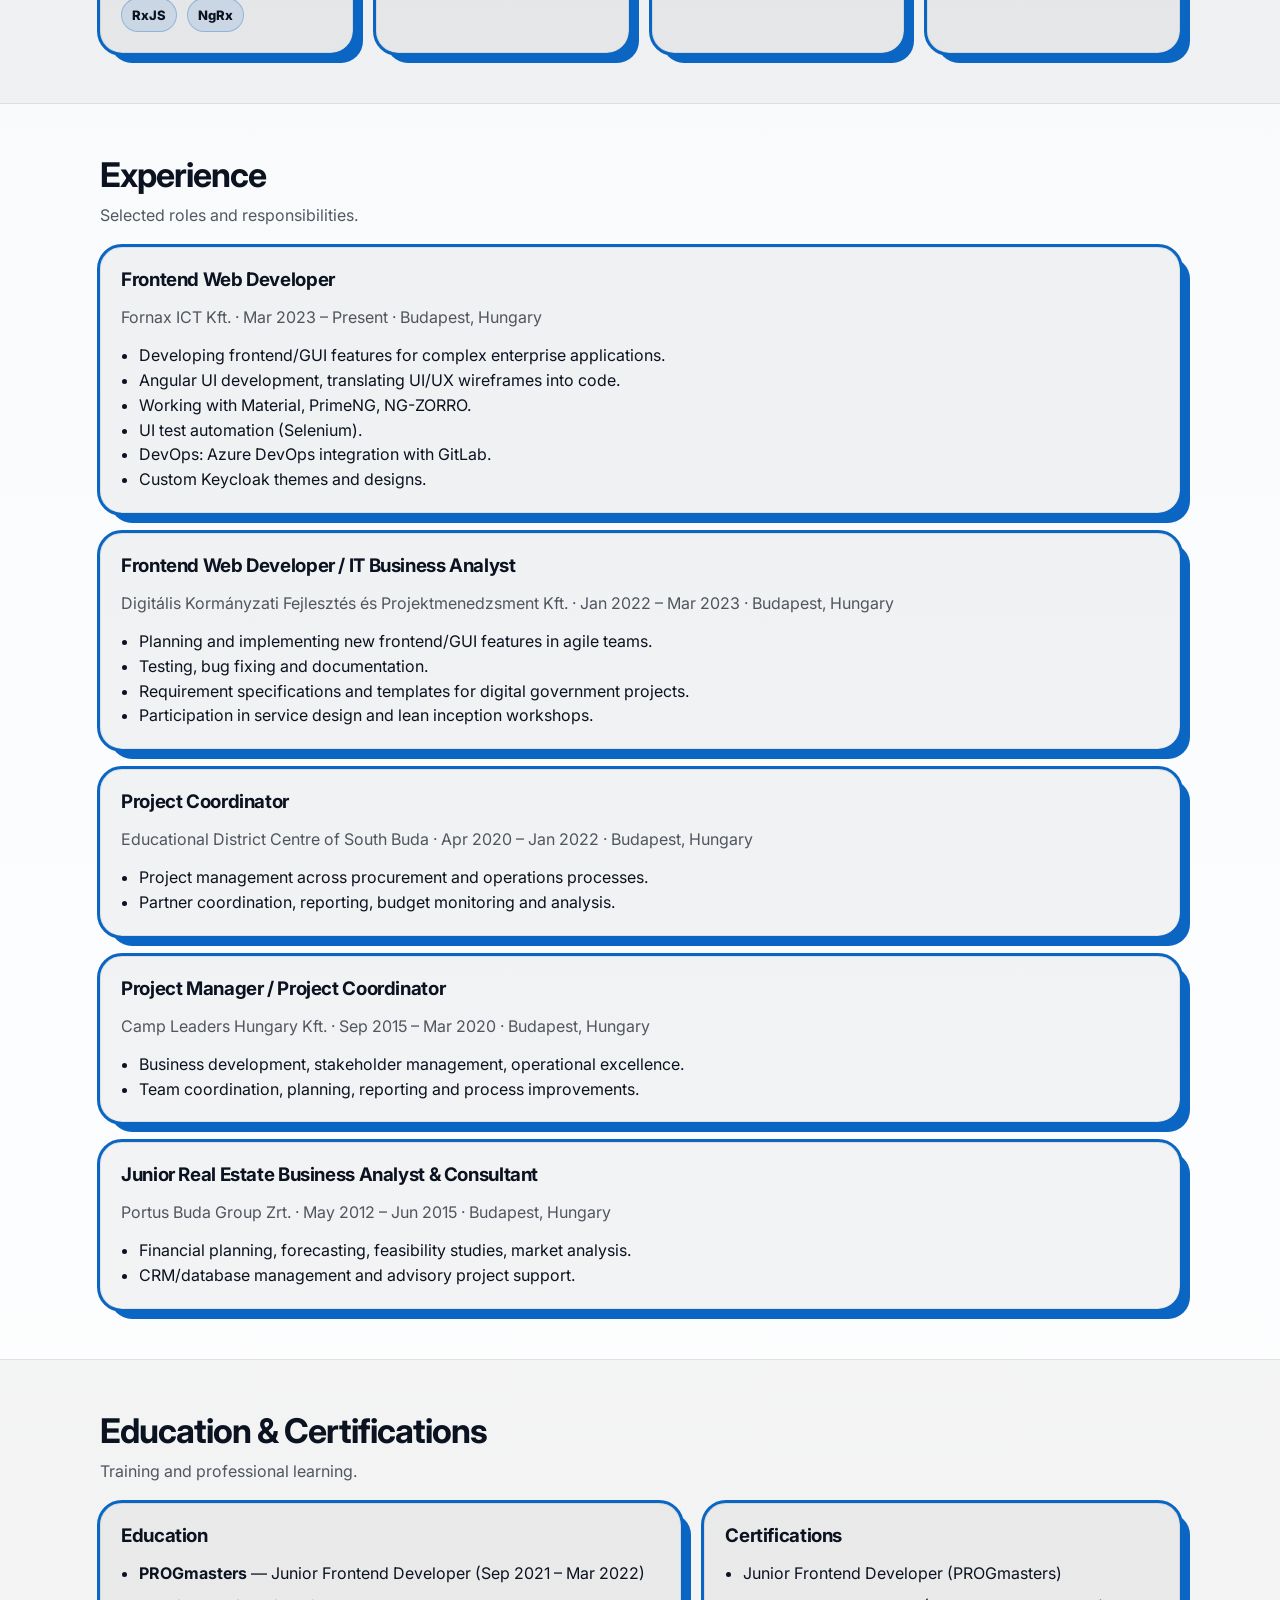
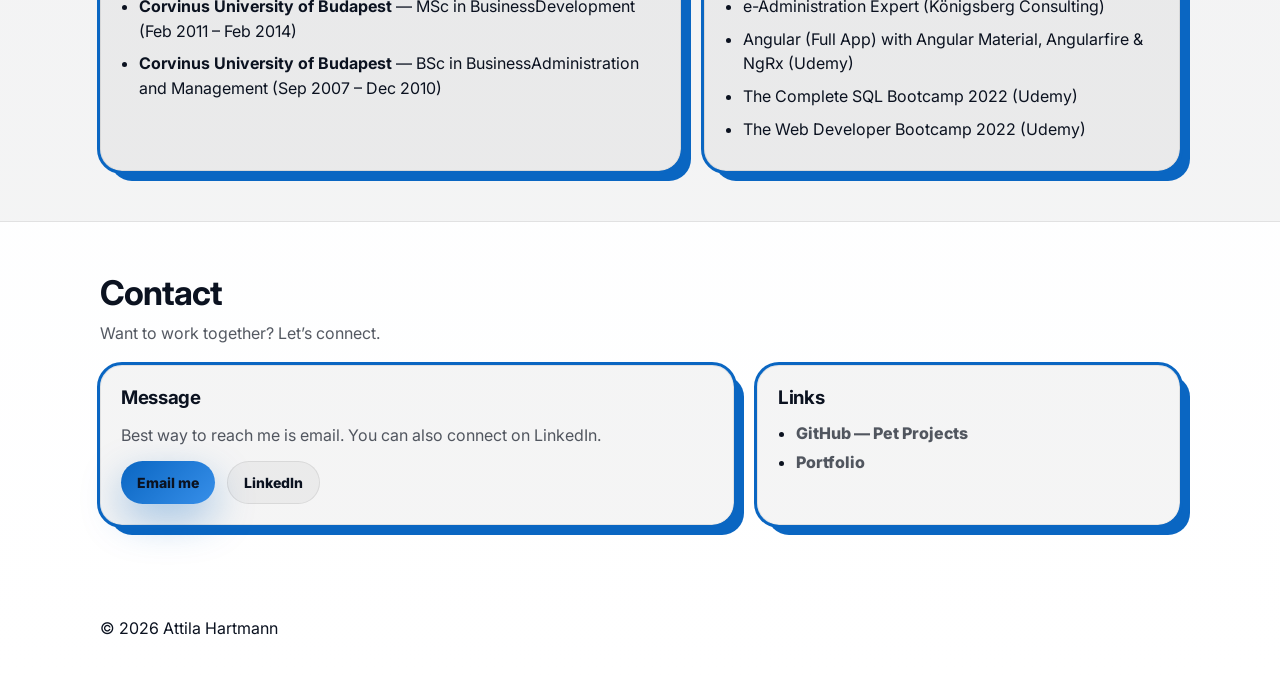
==== commit 86ad1bb3: "add storybook" ====
--- a/index.html
+++ b/index.html
@@ -164,7 +164,7 @@
               </div>
               <div class="stat">
                 <div class="stat-num">Testing</div>
-                <div class="stat-label">Selenium</div>
+                <div class="stat-label">Storybook · Selenium</div>
               </div>
             </div>
           </div>
@@ -230,6 +230,7 @@
                 <span class="tag">NG-ZORRO</span>
                 <span class="tag">PrimeNG</span>
                 <span class="tag">Angular Material</span>
+                <span class="tag">Storybook</span>
                 <span class="tag">Figma</span>
                 <span class="tag">RxJS</span>
                 <span class="tag">NgRx</span>
--- a/styles.css
+++ b/styles.css
@@ -533,18 +533,17 @@
   }
 
   .menu-expand {
-    content: "";
     display: inline-block;
     width: 1em;
     height: 1em;
-    mask: url(/assets/menu-burger.svg) no-repeat center / contain;
-    -webkit-mask: url(/assets/menu-burger.svg) no-repeat center / contain;
+    mask: url(assets/menu-burger.svg) no-repeat center / contain;
+    -webkit-mask: url(assets/menu-burger.svg) no-repeat center / contain;
     background-color: var(--muted);
   }
 
   .menu-btn[aria-expanded="true"] .menu-expand {
-    mask: url(/assets/close.svg) no-repeat center / contain;
-    -webkit-mask: url(/assets/close.svg) no-repeat center / contain;
+    mask: url(assets/close.svg) no-repeat center / contain;
+    -webkit-mask: url(assets/close.svg) no-repeat center / contain;
   }
 
   .menu-btn:hover {
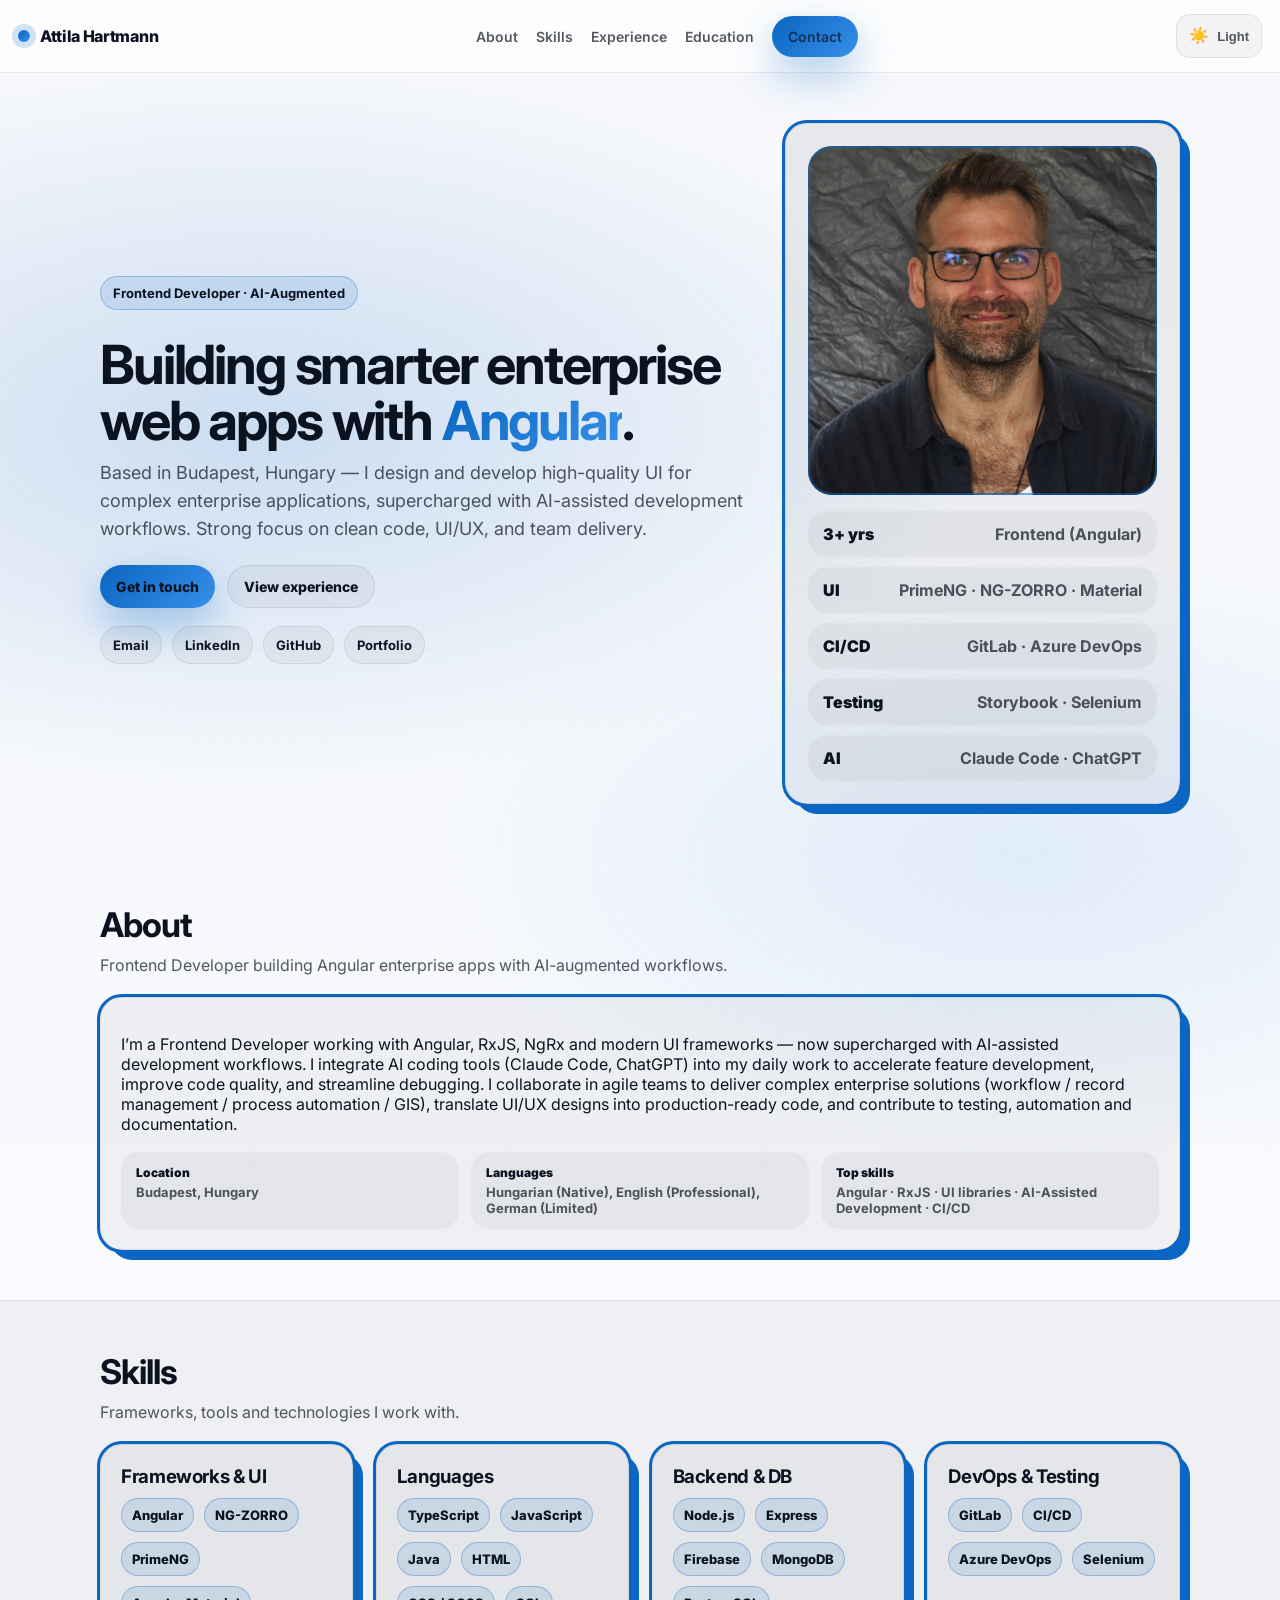
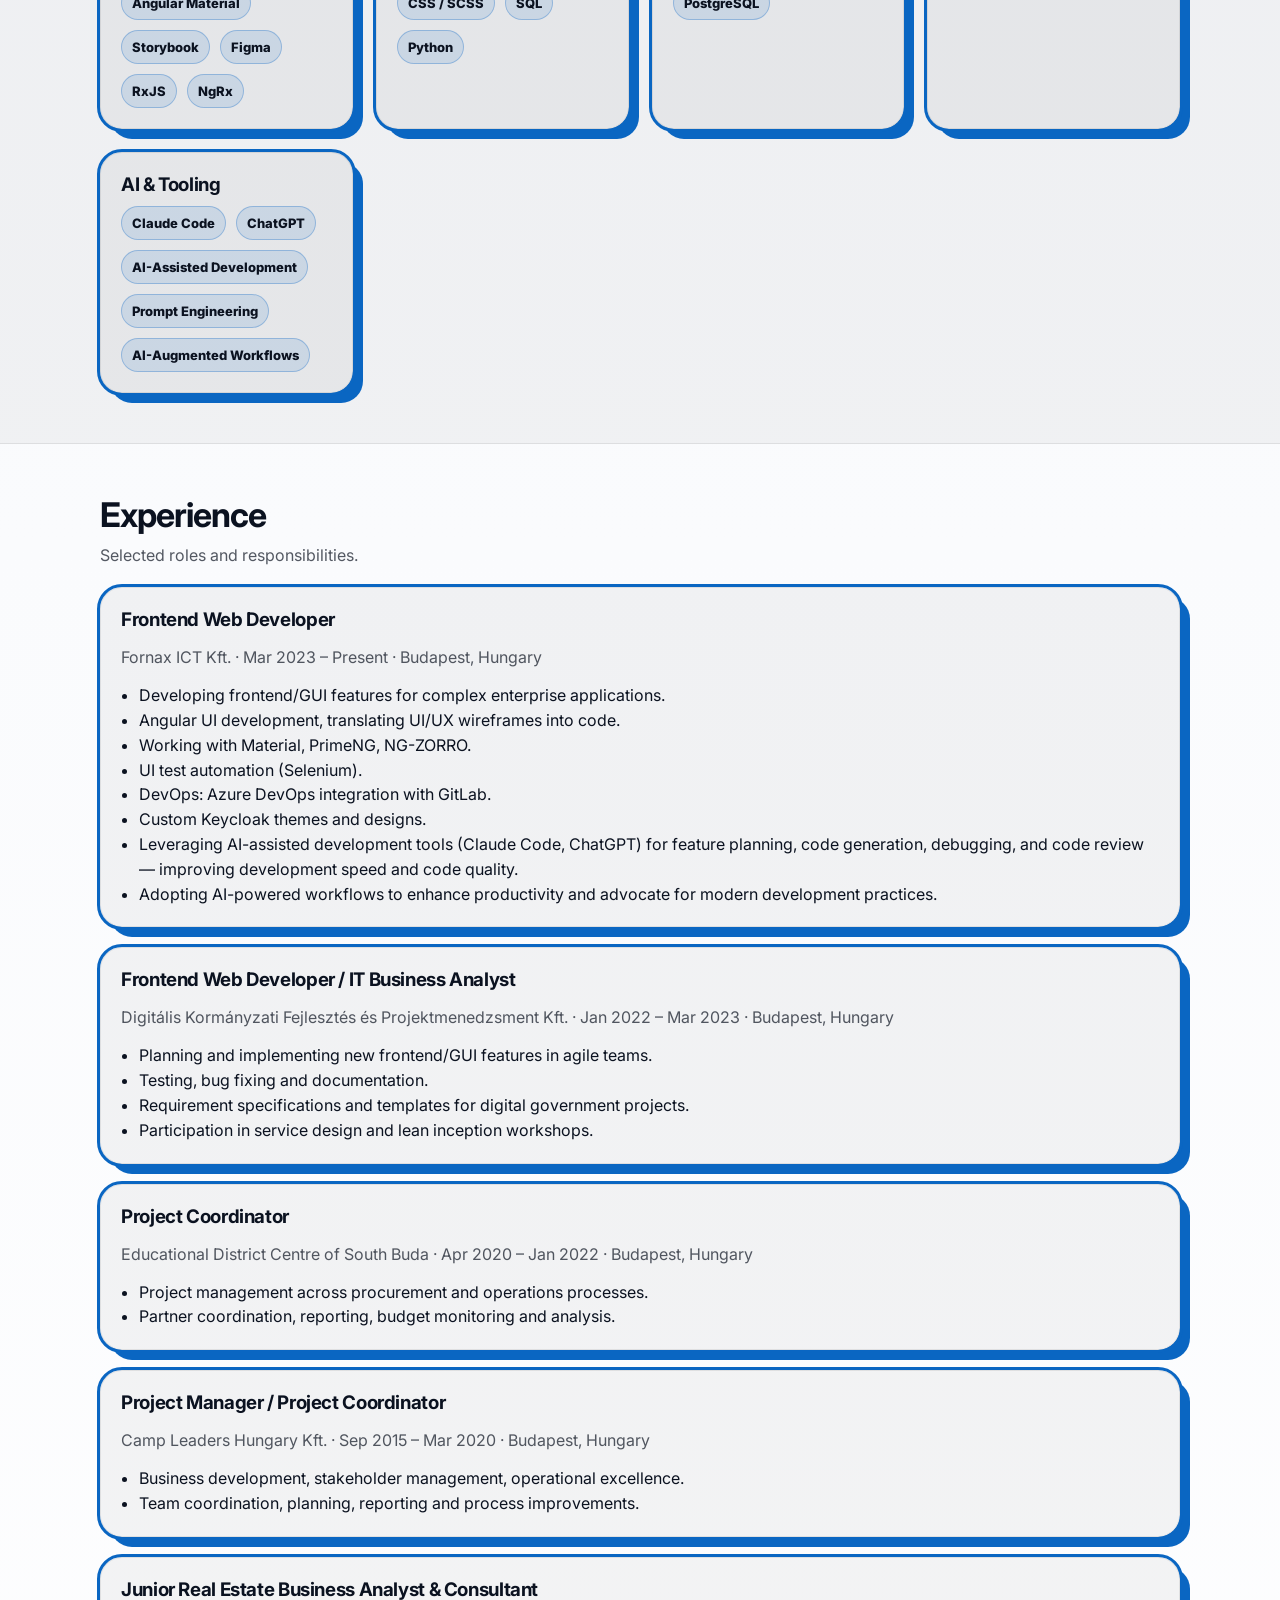
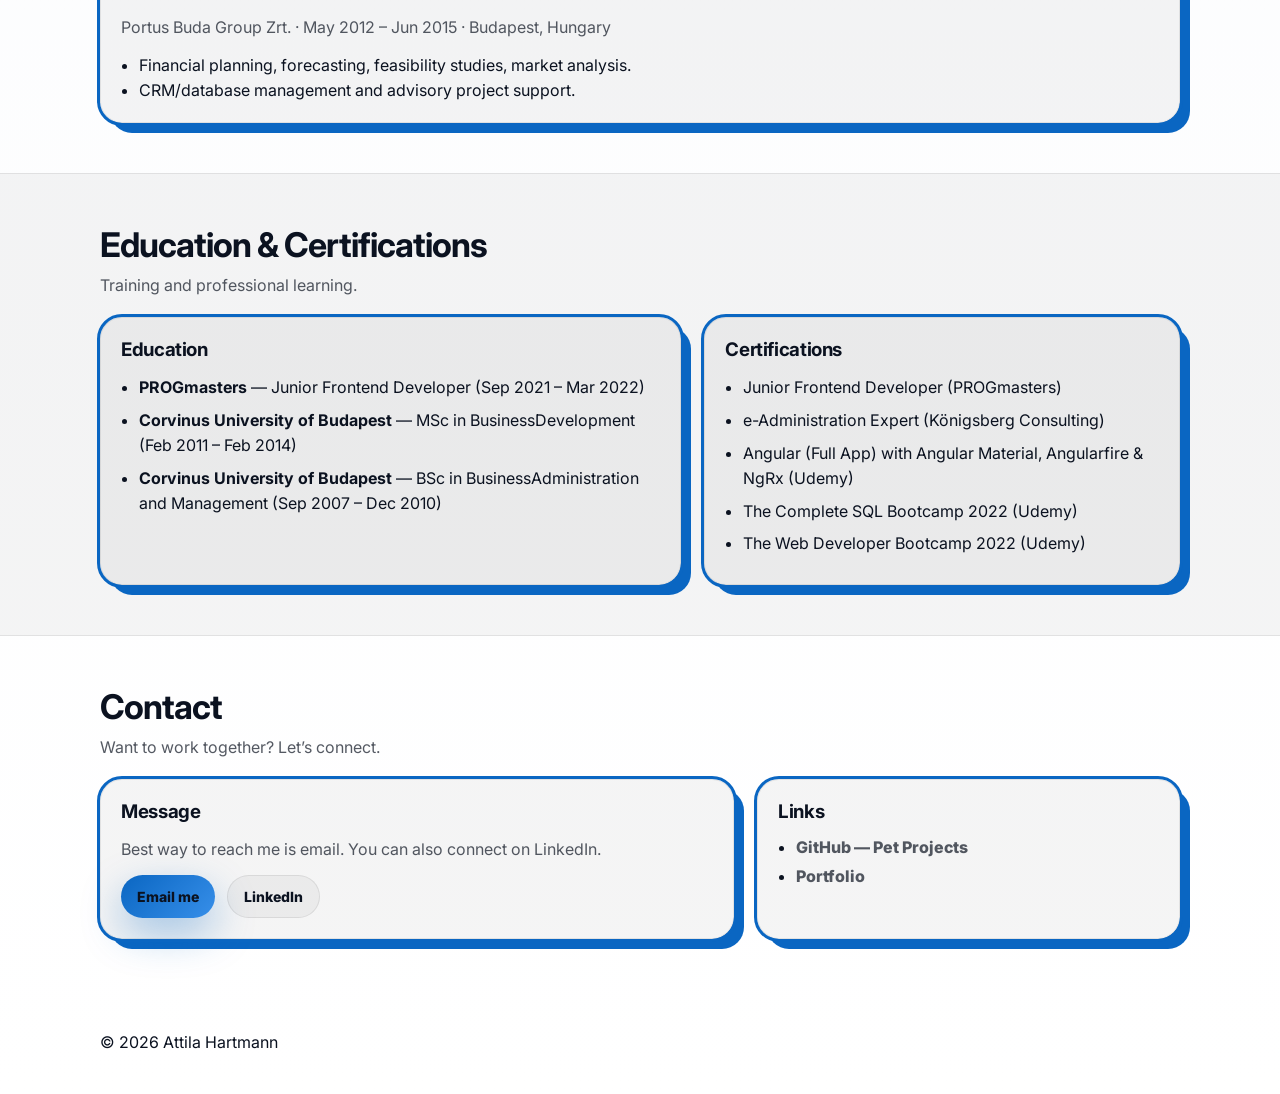
==== commit f590b55a: "update-with-AI-content" ====
--- a/index.html
+++ b/index.html
@@ -4,20 +4,20 @@
     <meta charset="UTF-8" />
     <meta name="viewport" content="width=device-width, initial-scale=1.0" />
 
-    <title>Attila Hartmann | Frontend Web Developer</title>
+    <title>Attila Hartmann | Frontend Developer · Angular & AI-Augmented Development</title>
     <meta
       name="description"
-      content="Attila Hartmann — Frontend Web Developer (Angular). Building modern enterprise web apps with Angular, RxJS, NgRx, PrimeNG, and Material."
+      content="Attila Hartmann — Frontend Developer (Angular) building modern enterprise web apps with AI-augmented workflows. Angular, RxJS, NgRx, PrimeNG, Claude Code, ChatGPT."
     />
 
     <!-- Open Graph -->
     <meta
       property="og:title"
-      content="Attila Hartmann | Frontend Web Developer"
+      content="Attila Hartmann | Frontend Developer · Angular & AI-Augmented Development"
     />
     <meta
       property="og:description"
-      content="Frontend Web Developer (Angular) based in Budapest, Hungary. Experience in enterprise apps, UI libraries, CI/CD and automation."
+      content="Frontend Developer (Angular) based in Budapest, Hungary. Building smarter enterprise apps with AI-assisted development workflows, UI libraries, CI/CD and automation."
     />
     <meta property="og:type" content="website" />
     <meta property="og:image" content="assets/og-image.png" />
@@ -88,15 +88,16 @@
       <section class="hero">
         <div class="container hero-grid">
           <div class="hero-copy">
-            <p class="badge">Frontend Web Developer</p>
+            <p class="badge">Frontend Developer · AI-Augmented</p>
             <h1>
-              Building modern enterprise web apps with
+              Building smarter enterprise web apps with
               <span class="accent">Angular</span>.
             </h1>
             <p class="subtitle">
               Based in Budapest, Hungary — I design and develop high-quality UI
-              for complex workflow and record management applications. Strong
-              focus on clean code, UI/UX, and team delivery.
+              for complex enterprise applications, supercharged with AI-assisted
+              development workflows. Strong focus on clean code, UI/UX, and team
+              delivery.
             </p>
 
             <div class="hero-actions">
@@ -166,6 +167,10 @@
                 <div class="stat-num">Testing</div>
                 <div class="stat-label">Storybook · Selenium</div>
               </div>
+              <div class="stat">
+                <div class="stat-num">AI</div>
+                <div class="stat-label">Claude Code · ChatGPT</div>
+              </div>
             </div>
           </div>
         </div>
@@ -177,19 +182,22 @@
           <div class="section-head">
             <h2>About</h2>
             <p>
-              Frontend Web Developer experienced in Angular-based enterprise
-              applications and UI component libraries.
+              Frontend Developer building Angular enterprise apps with
+              AI-augmented workflows.
             </p>
           </div>
 
           <div class="card about-card">
             <p>
-              I’m a Frontend Web Developer working with Angular, RxJS, NgRx and
-              modern UI frameworks. I collaborate in agile teams to deliver
-              complex enterprise solutions (workflow / record management /
-              process automation / GIS), translate UI/UX designs into
-              production-ready code, and contribute to testing, automation and
-              documentation.
+              I’m a Frontend Developer working with Angular, RxJS, NgRx and
+              modern UI frameworks — now supercharged with AI-assisted
+              development workflows. I integrate AI coding tools (Claude Code,
+              ChatGPT) into my daily work to accelerate feature development,
+              improve code quality, and streamline debugging. I collaborate in
+              agile teams to deliver complex enterprise solutions (workflow /
+              record management / process automation / GIS), translate UI/UX
+              designs into production-ready code, and contribute to testing,
+              automation and documentation.
             </p>
             <div class="about-meta">
               <div class="meta-item">
@@ -206,7 +214,7 @@
               <div class="meta-item">
                 <span class="meta-k">Top skills</span>
                 <span class="meta-v"
-                  >Angular · RxJS · UI libraries · Test automation · CI/CD</span
+                  >Angular · RxJS · UI libraries · AI-Assisted Development · CI/CD</span
                 >
               </div>
             </div>
@@ -270,6 +278,17 @@
                 <span class="tag">Selenium</span>
               </div>
             </div>
+
+            <div class="card">
+              <h3>AI & Tooling</h3>
+              <div class="tags">
+                <span class="tag">Claude Code</span>
+                <span class="tag">ChatGPT</span>
+                <span class="tag">AI-Assisted Development</span>
+                <span class="tag">Prompt Engineering</span>
+                <span class="tag">AI-Augmented Workflows</span>
+              </div>
+            </div>
           </div>
         </div>
       </section>
@@ -303,6 +322,15 @@
                 <li>UI test automation (Selenium).</li>
                 <li>DevOps: Azure DevOps integration with GitLab.</li>
                 <li>Custom Keycloak themes and designs.</li>
+                <li>
+                  Leveraging AI-assisted development tools (Claude Code,
+                  ChatGPT) for feature planning, code generation, debugging, and
+                  code review — improving development speed and code quality.
+                </li>
+                <li>
+                  Adopting AI-powered workflows to enhance productivity and
+                  advocate for modern development practices.
+                </li>
               </ul>
             </article>
 
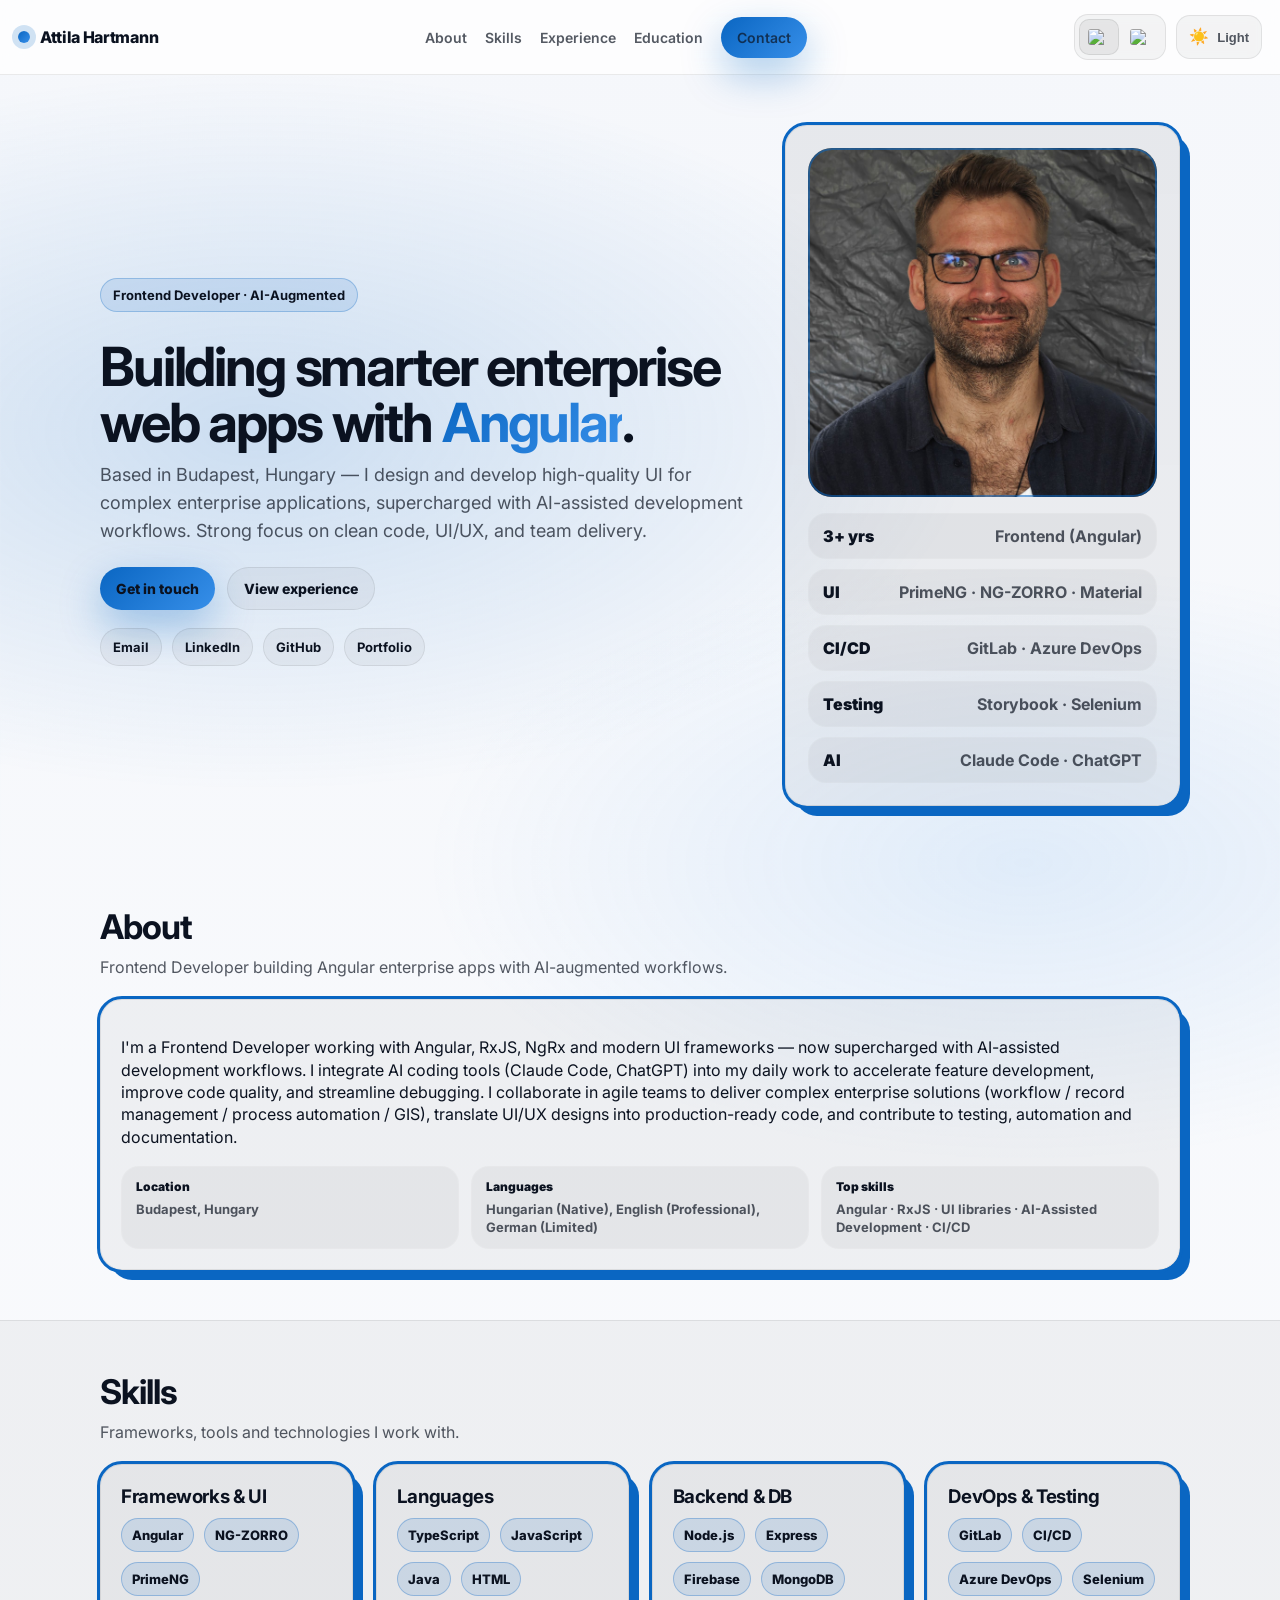
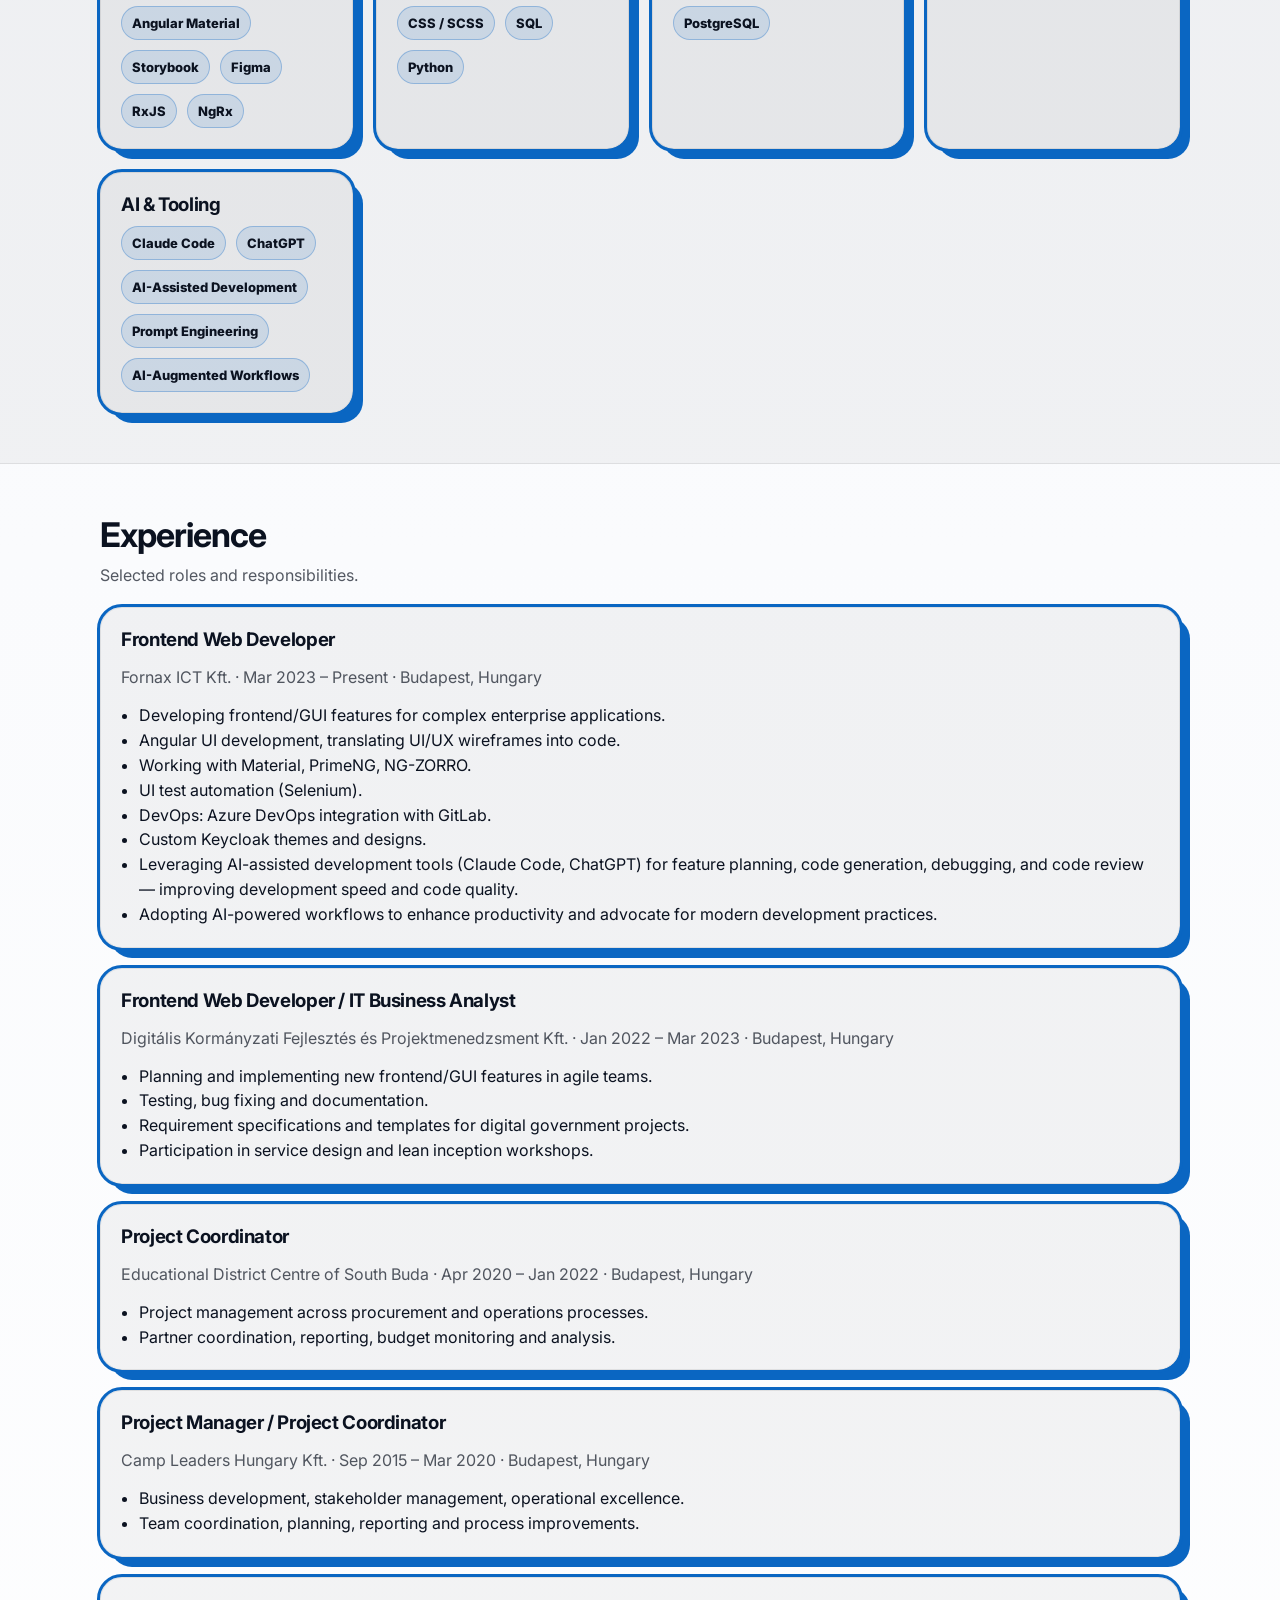
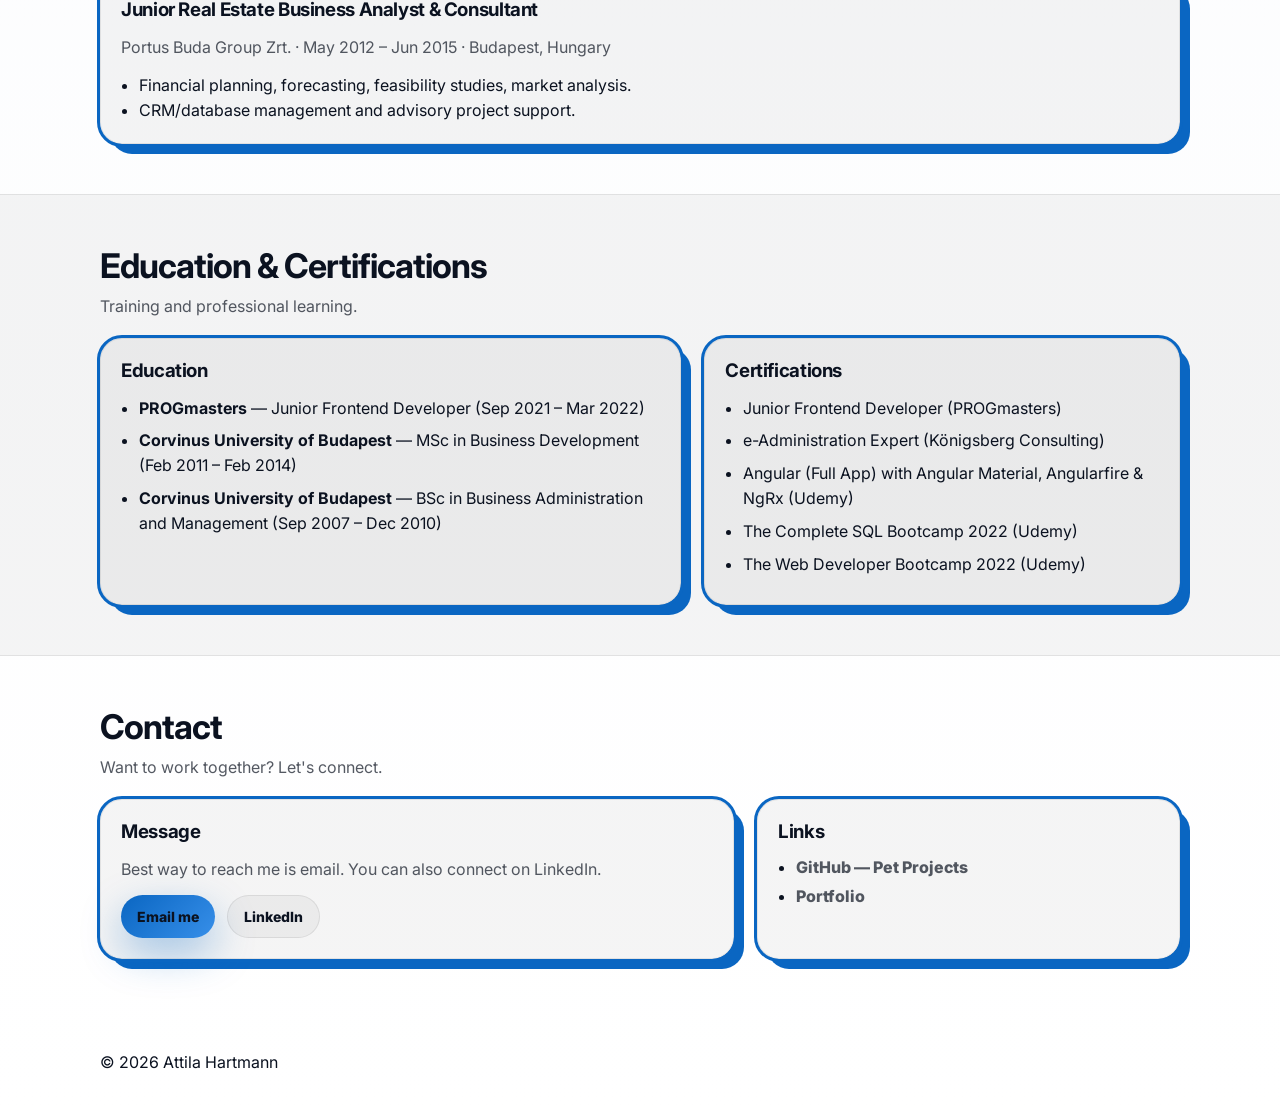
==== commit 7641df9d: "add-HU/EN-language-selector" ====
--- a/index.html
+++ b/index.html
@@ -45,18 +45,28 @@
       </a>
 
       <nav class="nav" aria-label="Primary">
-        <a href="#about">About</a>
-        <a href="#skills">Skills</a>
-        <a href="#experience">Experience</a>
-        <a href="#education">Education</a>
-        <a href="#contact" class="btn primary">Contact</a>
+        <a href="#about" data-i18n="nav.about">About</a>
+        <a href="#skills" data-i18n="nav.skills">Skills</a>
+        <a href="#experience" data-i18n="nav.experience">Experience</a>
+        <a href="#education" data-i18n="nav.education">Education</a>
+        <a href="#contact" class="btn primary" data-i18n="nav.contact">Contact</a>
       </nav>
 
       <div class="topbar-actions">
+        <div class="lang-selector" role="group" aria-label="Language">
+          <button class="lang-btn" id="langBtnEn" aria-pressed="true" aria-label="English" title="English">
+            <img src="https://flagcdn.com/gb.svg" alt="GB" width="22" height="16" />
+          </button>
+          <button class="lang-btn" id="langBtnHu" aria-pressed="false" aria-label="Magyar" title="Magyar">
+            <img src="https://flagcdn.com/hu.svg" alt="HU" width="22" height="16" />
+          </button>
+        </div>
+
         <button
           class="theme-btn"
           id="themeBtn"
           aria-label="Toggle theme"
+          data-i18n-title="theme.toggle.title"
           title="Toggle theme"
         >
           <span class="theme-icon" id="themeIcon">🌙</span>
@@ -76,11 +86,11 @@
 
     <!-- Mobile menu -->
     <div class="mobile-nav" id="mobileNav" aria-hidden="true">
-      <a href="#about">About</a>
-      <a href="#skills">Skills</a>
-      <a href="#experience">Experience</a>
-      <a href="#education">Education</a>
-      <a href="#contact">Contact</a>
+      <a href="#about" data-i18n="nav.about">About</a>
+      <a href="#skills" data-i18n="nav.skills">Skills</a>
+      <a href="#experience" data-i18n="nav.experience">Experience</a>
+      <a href="#education" data-i18n="nav.education">Education</a>
+      <a href="#contact" data-i18n="nav.contact">Contact</a>
     </div>
 
     <main id="top">
@@ -88,12 +98,12 @@
       <section class="hero">
         <div class="container hero-grid">
           <div class="hero-copy">
-            <p class="badge">Frontend Developer · AI-Augmented</p>
-            <h1>
+            <p class="badge" data-i18n="hero.badge">Frontend Developer · AI-Augmented</p>
+            <h1 data-i18n-html="hero.h1">
               Building smarter enterprise web apps with
               <span class="accent">Angular</span>.
             </h1>
-            <p class="subtitle">
+            <p class="subtitle" data-i18n="hero.subtitle">
               Based in Budapest, Hungary — I design and develop high-quality UI
               for complex enterprise applications, supercharged with AI-assisted
               development workflows. Strong focus on clean code, UI/UX, and team
@@ -101,8 +111,8 @@
             </p>
 
             <div class="hero-actions">
-              <a class="btn primary" href="#contact">Get in touch</a>
-              <a class="btn ghost" href="#experience">View experience</a>
+              <a class="btn primary" href="#contact" data-i18n="hero.cta.primary">Get in touch</a>
+              <a class="btn ghost" href="#experience" data-i18n="hero.cta.secondary">View experience</a>
             </div>
 
             <div class="hero-links">
@@ -152,8 +162,8 @@
 
             <div class="hero-stats">
               <div class="stat">
-                <div class="stat-num">3+ yrs</div>
-                <div class="stat-label">Frontend (Angular)</div>
+                <div class="stat-num" data-i18n="stat.years.num">3+ yrs</div>
+                <div class="stat-label" data-i18n="stat.years.label">Frontend (Angular)</div>
               </div>
               <div class="stat">
                 <div class="stat-num">UI</div>
@@ -164,8 +174,8 @@
                 <div class="stat-label">GitLab · Azure DevOps</div>
               </div>
               <div class="stat">
-                <div class="stat-num">Testing</div>
-                <div class="stat-label">Storybook · Selenium</div>
+                <div class="stat-num" data-i18n="stat.testing.num">Testing</div>
+                <div class="stat-label" data-i18n="stat.testing.label">Storybook · Selenium</div>
               </div>
               <div class="stat">
                 <div class="stat-num">AI</div>
@@ -180,16 +190,16 @@
       <section id="about" class="section">
         <div class="container">
           <div class="section-head">
-            <h2>About</h2>
-            <p>
+            <h2 data-i18n="about.title">About</h2>
+            <p data-i18n="about.subtitle">
               Frontend Developer building Angular enterprise apps with
               AI-augmented workflows.
             </p>
           </div>
 
           <div class="card about-card">
-            <p>
-              I’m a Frontend Developer working with Angular, RxJS, NgRx and
+            <p data-i18n="about.body">
+              I'm a Frontend Developer working with Angular, RxJS, NgRx and
               modern UI frameworks — now supercharged with AI-assisted
               development workflows. I integrate AI coding tools (Claude Code,
               ChatGPT) into my daily work to accelerate feature development,
@@ -201,19 +211,19 @@
             </p>
             <div class="about-meta">
               <div class="meta-item">
-                <span class="meta-k">Location</span>
-                <span class="meta-v">Budapest, Hungary</span>
+                <span class="meta-k" data-i18n="about.meta.location.key">Location</span>
+                <span class="meta-v" data-i18n="about.meta.location.val">Budapest, Hungary</span>
               </div>
               <div class="meta-item">
-                <span class="meta-k">Languages</span>
-                <span class="meta-v"
+                <span class="meta-k" data-i18n="about.meta.languages.key">Languages</span>
+                <span class="meta-v" data-i18n="about.meta.languages.val"
                   >Hungarian (Native), English (Professional), German
                   (Limited)</span
                 >
               </div>
               <div class="meta-item">
-                <span class="meta-k">Top skills</span>
-                <span class="meta-v"
+                <span class="meta-k" data-i18n="about.meta.skills.key">Top skills</span>
+                <span class="meta-v" data-i18n="about.meta.skills.val"
                   >Angular · RxJS · UI libraries · AI-Assisted Development · CI/CD</span
                 >
               </div>
@@ -226,13 +236,13 @@
       <section id="skills" class="section alt">
         <div class="container">
           <div class="section-head">
-            <h2>Skills</h2>
-            <p>Frameworks, tools and technologies I work with.</p>
+            <h2 data-i18n="skills.title">Skills</h2>
+            <p data-i18n="skills.subtitle">Frameworks, tools and technologies I work with.</p>
           </div>
 
           <div class="grid skills-grid">
             <div class="card">
-              <h3>Frameworks & UI</h3>
+              <h3 data-i18n="skills.frameworks">Frameworks & UI</h3>
               <div class="tags">
                 <span class="tag">Angular</span>
                 <span class="tag">NG-ZORRO</span>
@@ -246,7 +256,7 @@
             </div>
 
             <div class="card">
-              <h3>Languages</h3>
+              <h3 data-i18n="skills.languages">Languages</h3>
               <div class="tags">
                 <span class="tag">TypeScript</span>
                 <span class="tag">JavaScript</span>
@@ -259,7 +269,7 @@
             </div>
 
             <div class="card">
-              <h3>Backend & DB</h3>
+              <h3 data-i18n="skills.backend">Backend & DB</h3>
               <div class="tags">
                 <span class="tag">Node.js</span>
                 <span class="tag">Express</span>
@@ -270,7 +280,7 @@
             </div>
 
             <div class="card">
-              <h3>DevOps & Testing</h3>
+              <h3 data-i18n="skills.devops">DevOps & Testing</h3>
               <div class="tags">
                 <span class="tag">GitLab</span>
                 <span class="tag">CI/CD</span>
@@ -280,7 +290,7 @@
             </div>
 
             <div class="card">
-              <h3>AI & Tooling</h3>
+              <h3 data-i18n="skills.ai">AI & Tooling</h3>
               <div class="tags">
                 <span class="tag">Claude Code</span>
                 <span class="tag">ChatGPT</span>
@@ -297,37 +307,37 @@
       <section id="experience" class="section">
         <div class="container">
           <div class="section-head">
-            <h2>Experience</h2>
-            <p>Selected roles and responsibilities.</p>
+            <h2 data-i18n="exp.title">Experience</h2>
+            <p data-i18n="exp.subtitle">Selected roles and responsibilities.</p>
           </div>
 
           <div class="timeline">
             <article class="card timeline-item">
               <div class="timeline-top">
-                <h3>Frontend Web Developer</h3>
-                <p class="muted">
+                <h3 data-i18n="exp.j1.title">Frontend Web Developer</h3>
+                <p class="muted" data-i18n="exp.j1.company">
                   Fornax ICT Kft. · Mar 2023 – Present · Budapest, Hungary
                 </p>
               </div>
               <ul class="list">
-                <li>
+                <li data-i18n="exp.j1.li1">
                   Developing frontend/GUI features for complex enterprise
                   applications.
                 </li>
-                <li>
+                <li data-i18n="exp.j1.li2">
                   Angular UI development, translating UI/UX wireframes into
                   code.
                 </li>
-                <li>Working with Material, PrimeNG, NG-ZORRO.</li>
-                <li>UI test automation (Selenium).</li>
-                <li>DevOps: Azure DevOps integration with GitLab.</li>
-                <li>Custom Keycloak themes and designs.</li>
-                <li>
+                <li data-i18n="exp.j1.li3">Working with Material, PrimeNG, NG-ZORRO.</li>
+                <li data-i18n="exp.j1.li4">UI test automation (Selenium).</li>
+                <li data-i18n="exp.j1.li5">DevOps: Azure DevOps integration with GitLab.</li>
+                <li data-i18n="exp.j1.li6">Custom Keycloak themes and designs.</li>
+                <li data-i18n="exp.j1.li7">
                   Leveraging AI-assisted development tools (Claude Code,
                   ChatGPT) for feature planning, code generation, debugging, and
                   code review — improving development speed and code quality.
                 </li>
-                <li>
+                <li data-i18n="exp.j1.li8">
                   Adopting AI-powered workflows to enhance productivity and
                   advocate for modern development practices.
                 </li>
@@ -336,23 +346,23 @@
 
             <article class="card timeline-item">
               <div class="timeline-top">
-                <h3>Frontend Web Developer / IT Business Analyst</h3>
-                <p class="muted">
+                <h3 data-i18n="exp.j2.title">Frontend Web Developer / IT Business Analyst</h3>
+                <p class="muted" data-i18n="exp.j2.company">
                   Digitális Kormányzati Fejlesztés és Projektmenedzsment Kft. ·
                   Jan 2022 – Mar 2023 · Budapest, Hungary
                 </p>
               </div>
               <ul class="list">
-                <li>
+                <li data-i18n="exp.j2.li1">
                   Planning and implementing new frontend/GUI features in agile
                   teams.
                 </li>
-                <li>Testing, bug fixing and documentation.</li>
-                <li>
+                <li data-i18n="exp.j2.li2">Testing, bug fixing and documentation.</li>
+                <li data-i18n="exp.j2.li3">
                   Requirement specifications and templates for digital
                   government projects.
                 </li>
-                <li>
+                <li data-i18n="exp.j2.li4">
                   Participation in service design and lean inception workshops.
                 </li>
               </ul>
@@ -360,18 +370,18 @@
 
             <article class="card timeline-item">
               <div class="timeline-top">
-                <h3>Project Coordinator</h3>
-                <p class="muted">
+                <h3 data-i18n="exp.j3.title">Project Coordinator</h3>
+                <p class="muted" data-i18n="exp.j3.company">
                   Educational District Centre of South Buda · Apr 2020 – Jan
                   2022 · Budapest, Hungary
                 </p>
               </div>
               <ul class="list">
-                <li>
+                <li data-i18n="exp.j3.li1">
                   Project management across procurement and operations
                   processes.
                 </li>
-                <li>
+                <li data-i18n="exp.j3.li2">
                   Partner coordination, reporting, budget monitoring and
                   analysis.
                 </li>
@@ -380,18 +390,18 @@
 
             <article class="card timeline-item">
               <div class="timeline-top">
-                <h3>Project Manager / Project Coordinator</h3>
-                <p class="muted">
+                <h3 data-i18n="exp.j4.title">Project Manager / Project Coordinator</h3>
+                <p class="muted" data-i18n="exp.j4.company">
                   Camp Leaders Hungary Kft. · Sep 2015 – Mar 2020 · Budapest,
                   Hungary
                 </p>
               </div>
               <ul class="list">
-                <li>
+                <li data-i18n="exp.j4.li1">
                   Business development, stakeholder management, operational
                   excellence.
                 </li>
-                <li>
+                <li data-i18n="exp.j4.li2">
                   Team coordination, planning, reporting and process
                   improvements.
                 </li>
@@ -400,18 +410,18 @@
 
             <article class="card timeline-item">
               <div class="timeline-top">
-                <h3>Junior Real Estate Business Analyst & Consultant</h3>
-                <p class="muted">
+                <h3 data-i18n="exp.j5.title">Junior Real Estate Business Analyst & Consultant</h3>
+                <p class="muted" data-i18n="exp.j5.company">
                   Portus Buda Group Zrt. · May 2012 – Jun 2015 · Budapest,
                   Hungary
                 </p>
               </div>
               <ul class="list">
-                <li>
+                <li data-i18n="exp.j5.li1">
                   Financial planning, forecasting, feasibility studies, market
                   analysis.
                 </li>
-                <li>CRM/database management and advisory project support.</li>
+                <li data-i18n="exp.j5.li2">CRM/database management and advisory project support.</li>
               </ul>
             </article>
           </div>
@@ -422,23 +432,23 @@
       <section id="education" class="section alt">
         <div class="container">
           <div class="section-head">
-            <h2>Education & Certifications</h2>
-            <p>Training and professional learning.</p>
+            <h2 data-i18n="edu.title">Education & Certifications</h2>
+            <p data-i18n="edu.subtitle">Training and professional learning.</p>
           </div>
 
           <div class="grid edu-grid">
             <div class="card">
-              <h3>Education</h3>
+              <h3 data-i18n="edu.edu.title">Education</h3>
               <ul class="list compact">
-                <li>
+                <li data-i18n-html="edu.edu.li1">
                   <strong>PROGmasters</strong> — Junior Frontend Developer (Sep
                   2021 – Mar 2022)
                 </li>
-                <li>
+                <li data-i18n-html="edu.edu.li2">
                   <strong>Corvinus University of Budapest</strong> — MSc in
                   BusinessDevelopment (Feb 2011 – Feb 2014)
                 </li>
-                <li>
+                <li data-i18n-html="edu.edu.li3">
                   <strong>Corvinus University of Budapest</strong> — BSc in
                   BusinessAdministration and Management (Sep 2007 – Dec 2010)
                 </li>
@@ -446,16 +456,16 @@
             </div>
 
             <div class="card">
-              <h3>Certifications</h3>
+              <h3 data-i18n="edu.cert.title">Certifications</h3>
               <ul class="list compact">
-                <li>Junior Frontend Developer (PROGmasters)</li>
-                <li>e-Administration Expert (Königsberg Consulting)</li>
-                <li>
+                <li data-i18n="edu.cert.li1">Junior Frontend Developer (PROGmasters)</li>
+                <li data-i18n="edu.cert.li2">e-Administration Expert (Königsberg Consulting)</li>
+                <li data-i18n="edu.cert.li3">
                   Angular (Full App) with Angular Material, Angularfire & NgRx
                   (Udemy)
                 </li>
-                <li>The Complete SQL Bootcamp 2022 (Udemy)</li>
-                <li>The Web Developer Bootcamp 2022 (Udemy)</li>
+                <li data-i18n="edu.cert.li4">The Complete SQL Bootcamp 2022 (Udemy)</li>
+                <li data-i18n="edu.cert.li5">The Web Developer Bootcamp 2022 (Udemy)</li>
               </ul>
             </div>
           </div>
@@ -466,19 +476,19 @@
       <section id="contact" class="section">
         <div class="container">
           <div class="section-head">
-            <h2>Contact</h2>
-            <p>Want to work together? Let’s connect.</p>
+            <h2 data-i18n="contact.title">Contact</h2>
+            <p data-i18n="contact.subtitle">Want to work together? Let's connect.</p>
           </div>
 
           <div class="grid contact-grid">
             <div class="card">
-              <h3>Message</h3>
-              <p class="muted">
+              <h3 data-i18n="contact.msg.title">Message</h3>
+              <p class="muted" data-i18n="contact.msg.body">
                 Best way to reach me is email. You can also connect on LinkedIn.
               </p>
 
               <div class="contact-actions">
-                <a class="btn primary" href="mailto:hartmann.attila88@gmail.com"
+                <a class="btn primary" href="mailto:hartmann.attila88@gmail.com" data-i18n="contact.msg.email"
                   >Email me</a
                 >
                 <a
@@ -493,13 +503,14 @@
             </div>
 
             <div class="card">
-              <h3>Links</h3>
+              <h3 data-i18n="contact.links.title">Links</h3>
               <ul class="link-list">
                 <li>
                   <a
                     href="https://github.com/Attila-Hartmann/Pet-Projects"
                     target="_blank"
                     rel="noreferrer"
+                    data-i18n="contact.links.github"
                     >GitHub — Pet Projects</a
                   >
                 </li>
@@ -508,6 +519,7 @@
                     href="https://attila-hartmann.web.app/"
                     target="_blank"
                     rel="noreferrer"
+                    data-i18n="contact.links.portfolio"
                     >Portfolio</a
                   >
                 </li>
--- a/styles.css
+++ b/styles.css
@@ -151,6 +151,50 @@
   gap: 10px;
 }
 
+/* Language selector */
+.lang-selector {
+  display: inline-flex;
+  align-items: center;
+  border-radius: 14px;
+  background: var(--surface-1);
+  border: 1px solid var(--border-1);
+  padding: 4px;
+  gap: 2px;
+}
+
+.lang-btn {
+  height: 36px;
+  padding: 0 8px;
+  border-radius: 10px;
+  background: transparent;
+  border: 1px solid transparent;
+  cursor: pointer;
+  color: var(--muted);
+  font-size: 18px;
+  line-height: 1;
+  font-family: inherit;
+  transition:
+    color 0.15s ease,
+    background 0.15s ease,
+    border-color 0.15s ease;
+}
+
+.lang-btn img {
+  display: block;
+  border-radius: 3px;
+  pointer-events: none;
+}
+
+.lang-btn.active {
+  background: var(--surface-2);
+  border-color: var(--border-1);
+  color: var(--text);
+}
+
+.lang-btn:hover:not(.active) {
+  color: var(--text);
+}
+
 .theme-btn {
   height: 44px;
   padding: 0 12px;
@@ -400,6 +444,9 @@
   margin: 0 0 10px;
   letter-spacing: -0.02em;
 }
+.card.about-card {
+  line-height: 1.4;
+}
 .muted {
   color: var(--muted);
 }
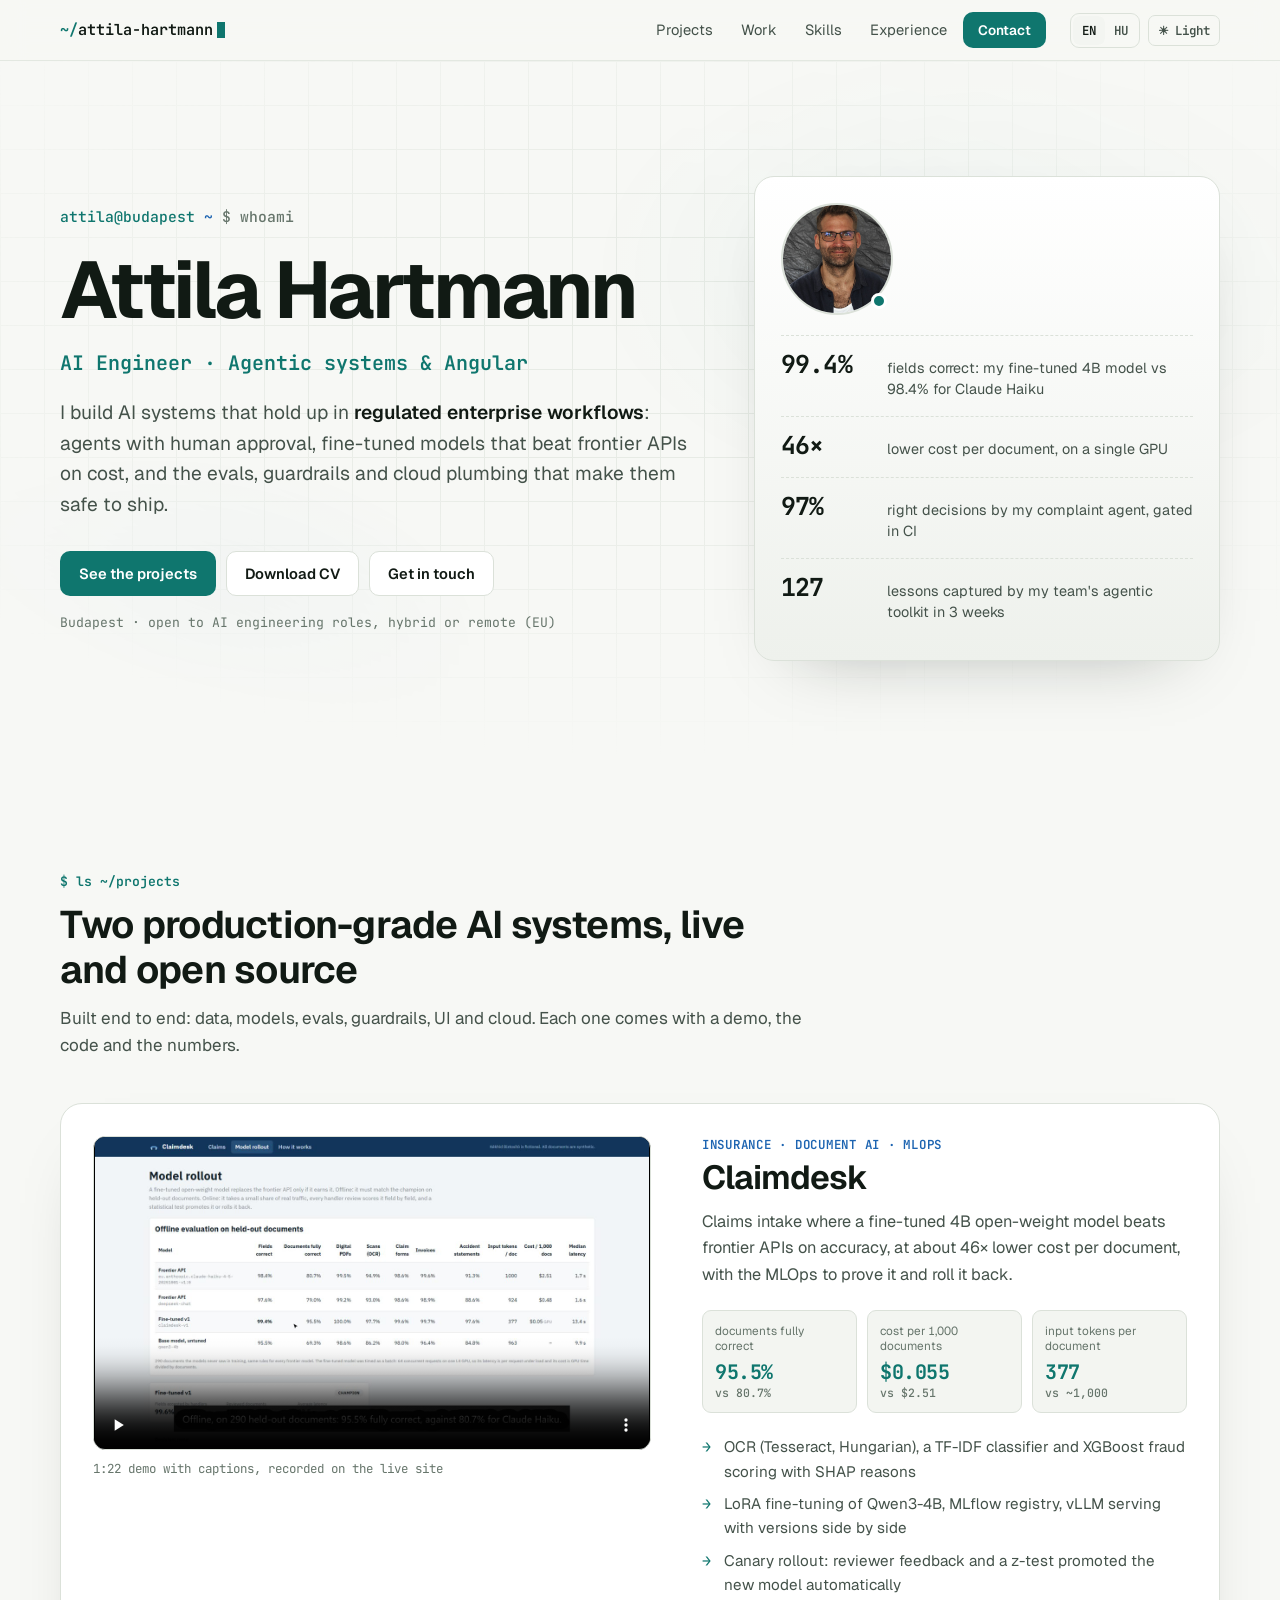
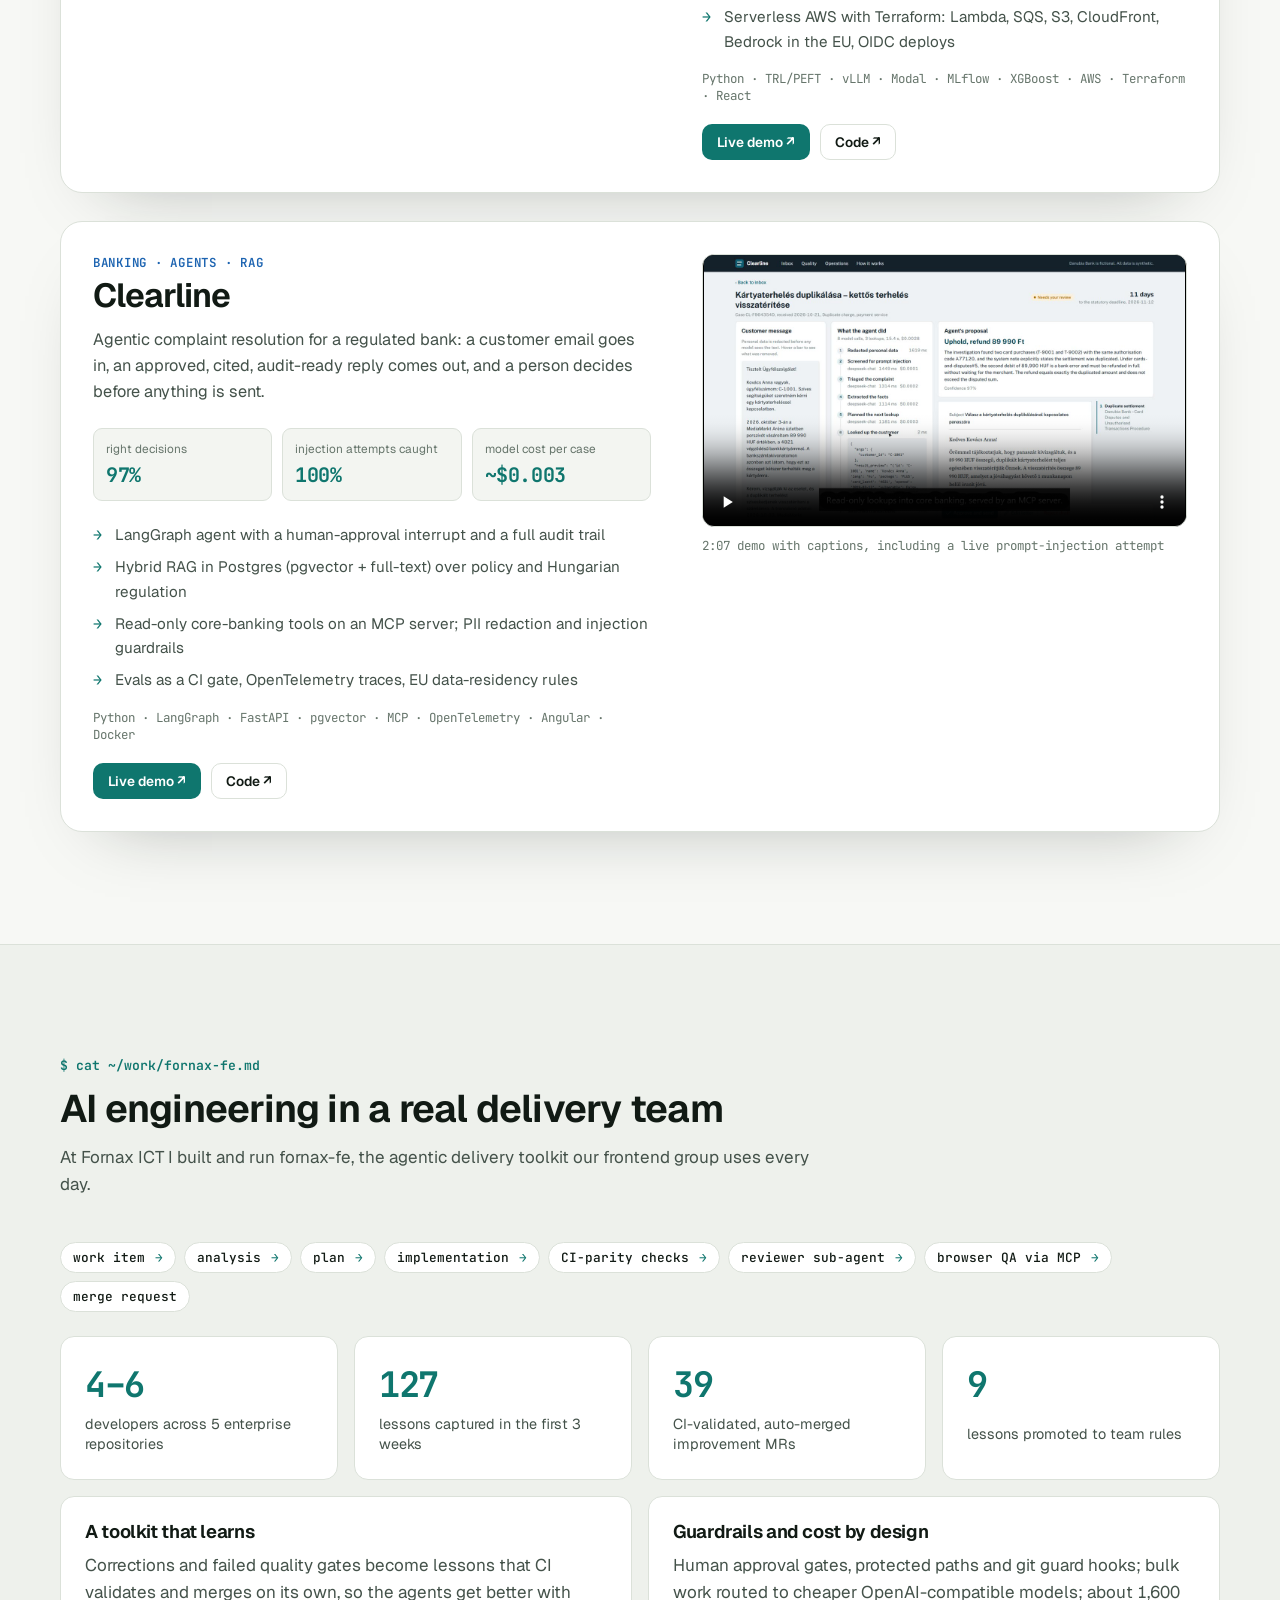
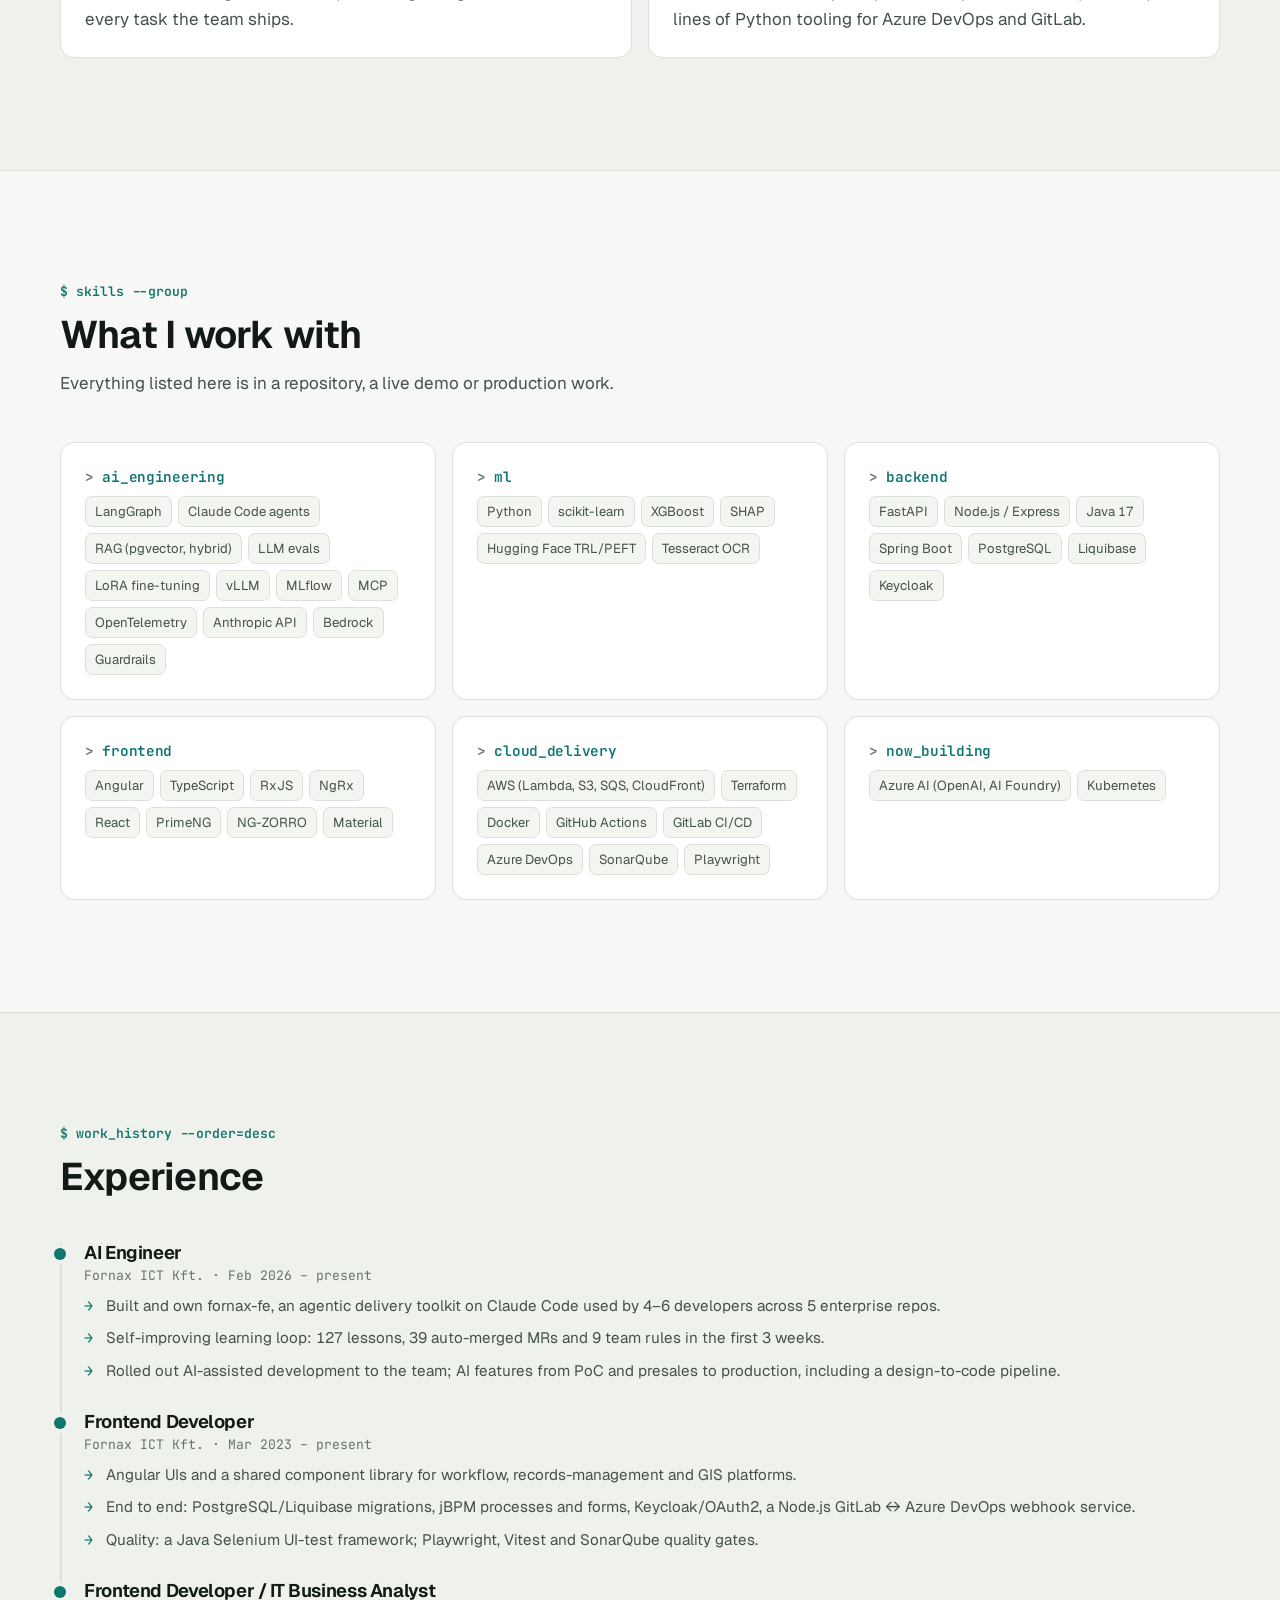
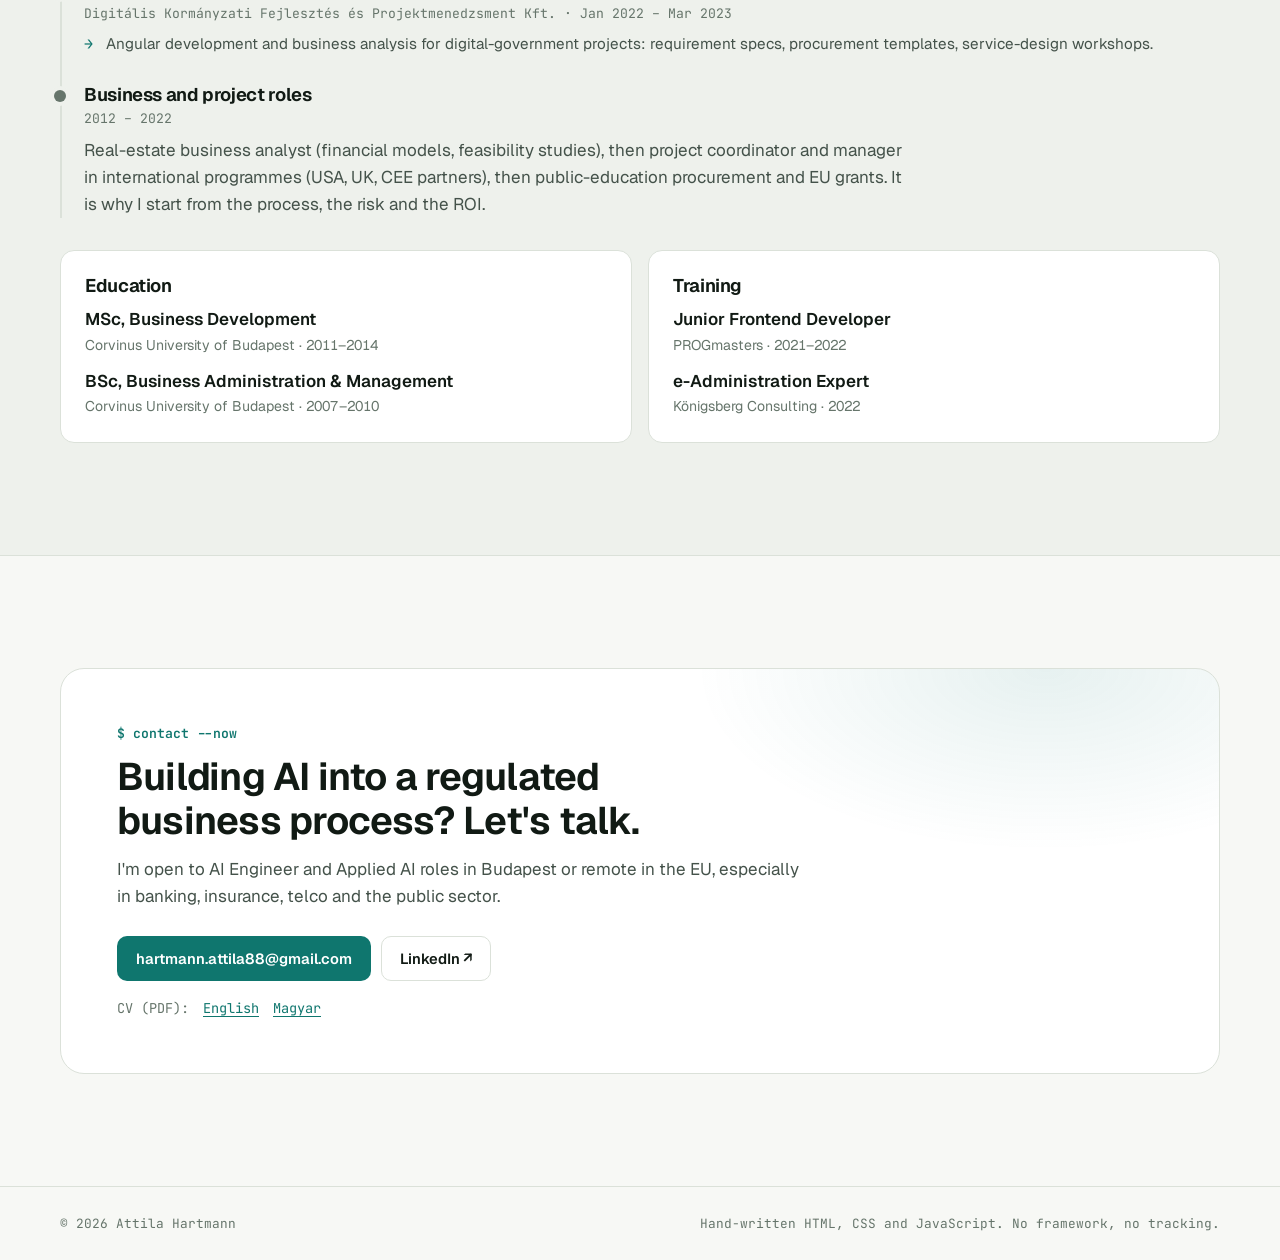
==== commit 0014f0c0: "Rebuild as an AI engineer portfolio: Clearline and Claimdesk with demo videos, Fornax AI work, CV do" ====
--- a/index.html
+++ b/index.html
@@ -1,529 +1,388 @@
 <!doctype html>
-<html lang="en">
+<html lang="en" data-theme="dark">
   <head>
     <meta charset="UTF-8" />
     <meta name="viewport" content="width=device-width, initial-scale=1.0" />
 
-    <title>Attila Hartmann | Frontend Developer · Angular & AI-Augmented Development</title>
+    <title>Attila Hartmann | AI Engineer · Agentic systems, fine-tuning, Angular</title>
     <meta
       name="description"
-      content="Attila Hartmann — Frontend Developer (Angular) building modern enterprise web apps with AI-augmented workflows. Angular, RxJS, NgRx, PrimeNG, Claude Code, ChatGPT."
+      content="Attila Hartmann, AI engineer in Budapest. Agentic systems and fine-tuned models for regulated enterprise workflows, shipped with evals, guardrails and cloud deployment. Two live open-source projects: Clearline and Claimdesk."
     />
-
-    <!-- Open Graph -->
-    <meta
-      property="og:title"
-      content="Attila Hartmann | Frontend Developer · Angular & AI-Augmented Development"
-    />
+    <meta property="og:title" content="Attila Hartmann | AI Engineer" />
     <meta
       property="og:description"
-      content="Frontend Developer (Angular) based in Budapest, Hungary. Building smarter enterprise apps with AI-assisted development workflows, UI libraries, CI/CD and automation."
+      content="Agentic systems and fine-tuned models for regulated enterprise workflows. A fine-tuned 4B model that beats Claude Haiku at 46× lower cost; an agent that resolves bank complaints with citations and human approval."
     />
     <meta property="og:type" content="website" />
-    <meta property="og:image" content="assets/og-image.png" />
-
-    <!-- Favicon -->
-    <link rel="icon" href="assets/og-image.png" />
-
-    <link rel="stylesheet" href="styles.css" />
-
-    <!-- Fonts -->
+    <meta property="og:url" content="https://attila-hartmann.github.io/attila-website/" />
+    <meta property="og:image" content="https://attila-hartmann.github.io/attila-website/assets/og-image.png" />
+    <meta name="twitter:card" content="summary_large_image" />
+    <link rel="icon" href="assets/favicon.svg" type="image/svg+xml" />
+
     <link rel="preconnect" href="https://fonts.googleapis.com" />
     <link rel="preconnect" href="https://fonts.gstatic.com" crossorigin />
     <link
-      href="https://fonts.googleapis.com/css2?family=Inter:wght@400;500;600;700;800&display=swap"
+      href="https://fonts.googleapis.com/css2?family=JetBrains+Mono:wght@400;500;600;700&family=Geist:wght@400;500;600;700&display=swap"
       rel="stylesheet"
     />
+    <link rel="stylesheet" href="styles.css" />
+    <script>
+      // Theme before first paint, so there is no flash of the wrong theme
+      (function () {
+        try {
+          var t = localStorage.getItem("theme");
+          if (t !== "light" && t !== "dark") t = matchMedia("(prefers-color-scheme: light)").matches ? "light" : "dark";
+          document.documentElement.setAttribute("data-theme", t);
+        } catch (e) {}
+      })();
+    </script>
   </head>
 
   <body>
-    <!-- Top bar -->
+    <a class="skip" href="#main" data-i18n="a11y.skip">Skip to content</a>
+
     <header class="topbar">
-      <a class="brand" href="#top" aria-label="Home">
-        <span class="brand-dot"></span>
-        <span>Attila Hartmann</span>
+      <a class="brand" href="#top" aria-label="Attila Hartmann, home">
+        <span class="brand-prompt">~/</span><span>attila-hartmann</span><span class="caret" aria-hidden="true"></span>
       </a>
 
       <nav class="nav" aria-label="Primary">
-        <a href="#about" data-i18n="nav.about">About</a>
+        <a href="#projects" data-i18n="nav.projects">Projects</a>
+        <a href="#work" data-i18n="nav.work">Work</a>
         <a href="#skills" data-i18n="nav.skills">Skills</a>
         <a href="#experience" data-i18n="nav.experience">Experience</a>
-        <a href="#education" data-i18n="nav.education">Education</a>
-        <a href="#contact" class="btn primary" data-i18n="nav.contact">Contact</a>
+        <a href="#contact" class="btn primary sm" data-i18n="nav.contact">Contact</a>
       </nav>
 
       <div class="topbar-actions">
-        <div class="lang-selector" role="group" aria-label="Language">
-          <button class="lang-btn" id="langBtnEn" aria-pressed="true" aria-label="English" title="English">
-            <img src="https://flagcdn.com/gb.svg" alt="GB" width="22" height="16" />
-          </button>
-          <button class="lang-btn" id="langBtnHu" aria-pressed="false" aria-label="Magyar" title="Magyar">
-            <img src="https://flagcdn.com/hu.svg" alt="HU" width="22" height="16" />
-          </button>
-        </div>
-
-        <button
-          class="theme-btn"
-          id="themeBtn"
-          aria-label="Toggle theme"
-          data-i18n-title="theme.toggle.title"
-          title="Toggle theme"
-        >
-          <span class="theme-icon" id="themeIcon">🌙</span>
+        <fieldset class="lang-selector">
+          <legend class="sr-only">Language</legend>
+          <button class="lang-btn" id="langBtnEn" aria-pressed="true" title="English">EN</button>
+          <button class="lang-btn" id="langBtnHu" aria-pressed="false" title="Magyar">HU</button>
+        </fieldset>
+        <button class="theme-btn" id="themeBtn" aria-label="Toggle theme" data-i18n-title="theme.toggle.title" title="Toggle theme">
+          <span class="theme-icon" id="themeIcon" aria-hidden="true">☾</span>
           <span class="theme-text" id="themeText">Dark</span>
         </button>
-
-        <button
-          class="menu-btn"
-          id="menuBtn"
-          aria-label="Open menu"
-          aria-expanded="false"
-        >
-          <i class="menu-expand"></i>
+        <button class="menu-btn" id="menuBtn" aria-label="Open menu" aria-expanded="false" aria-controls="mobileNav">
+          <span></span><span></span>
         </button>
       </div>
     </header>
 
-    <!-- Mobile menu -->
     <div class="mobile-nav" id="mobileNav" aria-hidden="true">
-      <a href="#about" data-i18n="nav.about">About</a>
+      <a href="#projects" data-i18n="nav.projects">Projects</a>
+      <a href="#work" data-i18n="nav.work">Work</a>
       <a href="#skills" data-i18n="nav.skills">Skills</a>
       <a href="#experience" data-i18n="nav.experience">Experience</a>
-      <a href="#education" data-i18n="nav.education">Education</a>
       <a href="#contact" data-i18n="nav.contact">Contact</a>
     </div>
 
-    <main id="top">
-      <!-- Hero -->
-      <section class="hero">
+    <main id="main">
+      <!-- ── Hero ─────────────────────────────────────────────────────────────── -->
+      <section class="hero" id="top">
+        <div class="hero-bg" aria-hidden="true"></div>
         <div class="container hero-grid">
           <div class="hero-copy">
-            <p class="badge" data-i18n="hero.badge">Frontend Developer · AI-Augmented</p>
-            <h1 data-i18n-html="hero.h1">
-              Building smarter enterprise web apps with
-              <span class="accent">Angular</span>.
+            <p class="prompt"><span class="p-user">attila@budapest</span> <span class="p-path">~</span> <span class="p-sign">$</span> whoami</p>
+            <h1>
+              <span class="name">Attila Hartmann</span>
+              <span class="role" data-i18n="hero.role">AI Engineer · Agentic systems &amp; Angular</span>
             </h1>
-            <p class="subtitle" data-i18n="hero.subtitle">
-              Based in Budapest, Hungary — I design and develop high-quality UI
-              for complex enterprise applications, supercharged with AI-assisted
-              development workflows. Strong focus on clean code, UI/UX, and team
-              delivery.
+            <p class="lede" data-i18n-html="hero.lede">
+              I build AI systems that hold up in <strong>regulated enterprise workflows</strong>: agents with human approval,
+              fine-tuned models that beat frontier APIs on cost, and the evals, guardrails and cloud plumbing that make them
+              safe to ship.
             </p>
-
             <div class="hero-actions">
-              <a class="btn primary" href="#contact" data-i18n="hero.cta.primary">Get in touch</a>
-              <a class="btn ghost" href="#experience" data-i18n="hero.cta.secondary">View experience</a>
-            </div>
-
-            <div class="hero-links">
-              <a
-                href="mailto:hartmann.attila88@gmail.com"
-                class="chip"
-                aria-label="Email"
-              >
-                Email
-              </a>
-              <a
-                href="https://www.linkedin.com/in/attila-hartmann-b7b41a24b/"
-                target="_blank"
-                rel="noreferrer"
-                class="chip"
-              >
-                LinkedIn
-              </a>
-              <a
-                href="https://github.com/Attila-Hartmann/Pet-Projects"
-                target="_blank"
-                rel="noreferrer"
-                class="chip"
-              >
-                GitHub
-              </a>
-              <a
-                href="https://attila-hartmann.web.app/"
-                target="_blank"
-                rel="noreferrer"
-                class="chip"
-              >
-                Portfolio
-              </a>
-            </div>
-          </div>
-
-          <div class="hero-card">
+              <a class="btn primary" href="#projects" data-i18n="hero.cta.projects">See the projects</a>
+              <a class="btn ghost" id="cvLink" href="assets/cv/Attila-Hartmann-CV-EN.pdf" download data-i18n="hero.cta.cv">Download CV</a>
+              <a class="btn ghost" href="#contact" data-i18n="hero.cta.contact">Get in touch</a>
+            </div>
+            <p class="hero-meta" data-i18n="hero.meta">Budapest · open to AI engineering roles, hybrid or remote (EU)</p>
+          </div>
+
+          <aside class="hero-card" aria-label="Highlights">
             <div class="avatar-wrap">
-              <img
-                class="avatar"
-                src="assets/profile.jpg"
-                alt="Attila Hartmann portrait"
-              />
-              <div class="ring"></div>
-            </div>
-
-            <div class="hero-stats">
-              <div class="stat">
-                <div class="stat-num" data-i18n="stat.years.num">3+ yrs</div>
-                <div class="stat-label" data-i18n="stat.years.label">Frontend (Angular)</div>
-              </div>
-              <div class="stat">
-                <div class="stat-num">UI</div>
-                <div class="stat-label">PrimeNG · NG-ZORRO · Material</div>
-              </div>
-              <div class="stat">
-                <div class="stat-num">CI/CD</div>
-                <div class="stat-label">GitLab · Azure DevOps</div>
-              </div>
-              <div class="stat">
-                <div class="stat-num" data-i18n="stat.testing.num">Testing</div>
-                <div class="stat-label" data-i18n="stat.testing.label">Storybook · Selenium</div>
-              </div>
-              <div class="stat">
-                <div class="stat-num">AI</div>
-                <div class="stat-label">Claude Code · ChatGPT</div>
-              </div>
-            </div>
-          </div>
-        </div>
-      </section>
-
-      <!-- About -->
-      <section id="about" class="section">
+              <img class="avatar" src="assets/profile.jpg" alt="Portrait of Attila Hartmann" width="168" height="168" />
+              <span class="status-dot" aria-hidden="true"></span>
+            </div>
+            <ul class="proof">
+              <li>
+                <span class="proof-num">99.4%</span>
+                <span class="proof-label" data-i18n="proof.1">fields correct: my fine-tuned 4B model vs 98.4% for Claude Haiku</span>
+              </li>
+              <li>
+                <span class="proof-num">46×</span>
+                <span class="proof-label" data-i18n="proof.2">lower cost per document, on a single GPU</span>
+              </li>
+              <li>
+                <span class="proof-num">97%</span>
+                <span class="proof-label" data-i18n="proof.3">right decisions by my complaint agent, gated in CI</span>
+              </li>
+              <li>
+                <span class="proof-num">127</span>
+                <span class="proof-label" data-i18n="proof.4">lessons captured by my team's agentic toolkit in 3 weeks</span>
+              </li>
+            </ul>
+          </aside>
+        </div>
+      </section>
+
+      <!-- ── Projects ─────────────────────────────────────────────────────────── -->
+      <section class="section" id="projects">
         <div class="container">
-          <div class="section-head">
-            <h2 data-i18n="about.title">About</h2>
-            <p data-i18n="about.subtitle">
-              Frontend Developer building Angular enterprise apps with
-              AI-augmented workflows.
+          <header class="section-head">
+            <p class="kicker">$ ls ~/projects</p>
+            <h2 data-i18n="projects.title">Two production-grade AI systems, live and open source</h2>
+            <p data-i18n="projects.subtitle">
+              Built end to end: data, models, evals, guardrails, UI and cloud. Each one comes with a demo, the code and the numbers.
             </p>
-          </div>
-
-          <div class="card about-card">
-            <p data-i18n="about.body">
-              I'm a Frontend Developer working with Angular, RxJS, NgRx and
-              modern UI frameworks — now supercharged with AI-assisted
-              development workflows. I integrate AI coding tools (Claude Code,
-              ChatGPT) into my daily work to accelerate feature development,
-              improve code quality, and streamline debugging. I collaborate in
-              agile teams to deliver complex enterprise solutions (workflow /
-              record management / process automation / GIS), translate UI/UX
-              designs into production-ready code, and contribute to testing,
-              automation and documentation.
+          </header>
+
+          <article class="project">
+            <div class="project-media">
+              <video controls preload="none" playsinline poster="assets/img/claimdesk-poster.jpg" aria-label="Claimdesk demo video, 1 minute 22 seconds, with captions">
+                <source src="assets/video/claimdesk-demo.mp4" type="video/mp4" />
+              </video>
+              <p class="media-note" data-i18n="media.claimdesk">1:22 demo with captions, recorded on the live site</p>
+            </div>
+            <div class="project-body">
+              <p class="project-tag" data-i18n="claimdesk.tag">Insurance · document AI · MLOps</p>
+              <h3>Claimdesk</h3>
+              <p class="project-pitch" data-i18n="claimdesk.pitch">
+                Claims intake where a fine-tuned 4B open-weight model beats frontier APIs on accuracy, at about 46× lower cost
+                per document, with the MLOps to prove it and roll it back.
+              </p>
+              <dl class="metrics">
+                <div><dt data-i18n="claimdesk.m1">documents fully correct</dt><dd>95.5% <span>vs 80.7%</span></dd></div>
+                <div><dt data-i18n="claimdesk.m2">cost per 1,000 documents</dt><dd>$0.055 <span>vs $2.51</span></dd></div>
+                <div><dt data-i18n="claimdesk.m3">input tokens per document</dt><dd>377 <span>vs ~1,000</span></dd></div>
+              </dl>
+              <ul class="bullets">
+                <li data-i18n="claimdesk.b1">OCR (Tesseract, Hungarian), a TF-IDF classifier and XGBoost fraud scoring with SHAP reasons</li>
+                <li data-i18n="claimdesk.b2">LoRA fine-tuning of Qwen3-4B, MLflow registry, vLLM serving with versions side by side</li>
+                <li data-i18n="claimdesk.b3">Canary rollout: reviewer feedback and a z-test promoted the new model automatically</li>
+                <li data-i18n="claimdesk.b4">Serverless AWS with Terraform: Lambda, SQS, S3, CloudFront, Bedrock in the EU, OIDC deploys</li>
+              </ul>
+              <p class="stack">Python · TRL/PEFT · vLLM · Modal · MLflow · XGBoost · AWS · Terraform · React</p>
+              <div class="project-links">
+                <a class="btn primary sm" href="https://d26nm0pan1jz2.cloudfront.net" target="_blank" rel="noopener" data-i18n="links.live">Live demo ↗</a>
+                <a class="btn ghost sm" href="https://github.com/Attila-Hartmann/claimdesk" target="_blank" rel="noopener" data-i18n="links.code">Code ↗</a>
+              </div>
+            </div>
+          </article>
+
+          <article class="project reverse">
+            <div class="project-media">
+              <video controls preload="none" playsinline poster="assets/img/clearline-poster.jpg" aria-label="Clearline demo video, 2 minutes 7 seconds, with captions">
+                <source src="assets/video/clearline-demo.mp4" type="video/mp4" />
+              </video>
+              <p class="media-note" data-i18n="media.clearline">2:07 demo with captions, including a live prompt-injection attempt</p>
+            </div>
+            <div class="project-body">
+              <p class="project-tag" data-i18n="clearline.tag">Banking · agents · RAG</p>
+              <h3>Clearline</h3>
+              <p class="project-pitch" data-i18n="clearline.pitch">
+                Agentic complaint resolution for a regulated bank: a customer email goes in, an approved, cited, audit-ready reply
+                comes out, and a person decides before anything is sent.
+              </p>
+              <dl class="metrics">
+                <div><dt data-i18n="clearline.m1">right decisions</dt><dd>97%</dd></div>
+                <div><dt data-i18n="clearline.m2">injection attempts caught</dt><dd>100%</dd></div>
+                <div><dt data-i18n="clearline.m3">model cost per case</dt><dd>~$0.003</dd></div>
+              </dl>
+              <ul class="bullets">
+                <li data-i18n="clearline.b1">LangGraph agent with a human-approval interrupt and a full audit trail</li>
+                <li data-i18n="clearline.b2">Hybrid RAG in Postgres (pgvector + full-text) over policy and Hungarian regulation</li>
+                <li data-i18n="clearline.b3">Read-only core-banking tools on an MCP server; PII redaction and injection guardrails</li>
+                <li data-i18n="clearline.b4">Evals as a CI gate, OpenTelemetry traces, EU data-residency rules</li>
+              </ul>
+              <p class="stack">Python · LangGraph · FastAPI · pgvector · MCP · OpenTelemetry · Angular · Docker</p>
+              <div class="project-links">
+                <a class="btn primary sm" href="https://attila-hartmann.github.io/clearline/" target="_blank" rel="noopener" data-i18n="links.live">Live demo ↗</a>
+                <a class="btn ghost sm" href="https://github.com/Attila-Hartmann/clearline" target="_blank" rel="noopener" data-i18n="links.code">Code ↗</a>
+              </div>
+            </div>
+          </article>
+        </div>
+      </section>
+
+      <!-- ── Work at Fornax ───────────────────────────────────────────────────── -->
+      <section class="section alt" id="work">
+        <div class="container">
+          <header class="section-head">
+            <p class="kicker">$ cat ~/work/fornax-fe.md</p>
+            <h2 data-i18n="work.title">AI engineering in a real delivery team</h2>
+            <p data-i18n="work.subtitle">
+              At Fornax ICT I built and run fornax-fe, the agentic delivery toolkit our frontend group uses every day.
             </p>
-            <div class="about-meta">
-              <div class="meta-item">
-                <span class="meta-k" data-i18n="about.meta.location.key">Location</span>
-                <span class="meta-v" data-i18n="about.meta.location.val">Budapest, Hungary</span>
-              </div>
-              <div class="meta-item">
-                <span class="meta-k" data-i18n="about.meta.languages.key">Languages</span>
-                <span class="meta-v" data-i18n="about.meta.languages.val"
-                  >Hungarian (Native), English (Professional), German
-                  (Limited)</span
-                >
-              </div>
-              <div class="meta-item">
-                <span class="meta-k" data-i18n="about.meta.skills.key">Top skills</span>
-                <span class="meta-v" data-i18n="about.meta.skills.val"
-                  >Angular · RxJS · UI libraries · AI-Assisted Development · CI/CD</span
-                >
-              </div>
-            </div>
-          </div>
-        </div>
-      </section>
-
-      <!-- Skills -->
-      <section id="skills" class="section alt">
+          </header>
+
+          <div class="pipeline" aria-label="fornax-fe delivery pipeline">
+            <span data-i18n="pipe.1">work item</span><span data-i18n="pipe.2">analysis</span><span data-i18n="pipe.3">plan</span>
+            <span data-i18n="pipe.4">implementation</span><span data-i18n="pipe.5">CI-parity checks</span>
+            <span data-i18n="pipe.6">reviewer sub-agent</span><span data-i18n="pipe.7">browser QA via MCP</span><span data-i18n="pipe.8">merge request</span>
+          </div>
+
+          <div class="grid work-grid">
+            <div class="card stat-card"><span class="big">4–6</span><span data-i18n="work.s1">developers across 5 enterprise repositories</span></div>
+            <div class="card stat-card"><span class="big">127</span><span data-i18n="work.s2">lessons captured in the first 3 weeks</span></div>
+            <div class="card stat-card"><span class="big">39</span><span data-i18n="work.s3">CI-validated, auto-merged improvement MRs</span></div>
+            <div class="card stat-card"><span class="big">9</span><span data-i18n="work.s4">lessons promoted to team rules</span></div>
+          </div>
+
+          <div class="grid two">
+            <div class="card">
+              <h3 data-i18n="work.c1.title">A toolkit that learns</h3>
+              <p data-i18n="work.c1.body">
+                Corrections and failed quality gates become lessons that CI validates and merges on its own, so the agents get better
+                with every task the team ships.
+              </p>
+            </div>
+            <div class="card">
+              <h3 data-i18n="work.c2.title">Guardrails and cost by design</h3>
+              <p data-i18n="work.c2.body">
+                Human approval gates, protected paths and git guard hooks; bulk work routed to cheaper OpenAI-compatible models;
+                about 1,600 lines of Python tooling for Azure DevOps and GitLab.
+              </p>
+            </div>
+          </div>
+        </div>
+      </section>
+
+      <!-- ── Skills ───────────────────────────────────────────────────────────── -->
+      <section class="section" id="skills">
         <div class="container">
-          <div class="section-head">
-            <h2 data-i18n="skills.title">Skills</h2>
-            <p data-i18n="skills.subtitle">Frameworks, tools and technologies I work with.</p>
-          </div>
-
+          <header class="section-head">
+            <p class="kicker">$ skills --group</p>
+            <h2 data-i18n="skills.title">What I work with</h2>
+            <p data-i18n="skills.subtitle">Everything listed here is in a repository, a live demo or production work.</p>
+          </header>
           <div class="grid skills-grid">
+            <div class="card skill-card">
+              <h3>ai_engineering</h3>
+              <div class="tags">
+                <span>LangGraph</span><span>Claude Code agents</span><span>RAG (pgvector, hybrid)</span><span>LLM evals</span>
+                <span>LoRA fine-tuning</span><span>vLLM</span><span>MLflow</span><span>MCP</span><span>OpenTelemetry</span>
+                <span>Anthropic API</span><span>Bedrock</span><span>Guardrails</span>
+              </div>
+            </div>
+            <div class="card skill-card">
+              <h3>ml</h3>
+              <div class="tags"><span>Python</span><span>scikit-learn</span><span>XGBoost</span><span>SHAP</span><span>Hugging Face TRL/PEFT</span><span>Tesseract OCR</span></div>
+            </div>
+            <div class="card skill-card">
+              <h3>backend</h3>
+              <div class="tags"><span>FastAPI</span><span>Node.js / Express</span><span>Java 17</span><span>Spring Boot</span><span>PostgreSQL</span><span>Liquibase</span><span>Keycloak</span></div>
+            </div>
+            <div class="card skill-card">
+              <h3>frontend</h3>
+              <div class="tags"><span>Angular</span><span>TypeScript</span><span>RxJS</span><span>NgRx</span><span>React</span><span>PrimeNG</span><span>NG-ZORRO</span><span>Material</span></div>
+            </div>
+            <div class="card skill-card">
+              <h3>cloud_delivery</h3>
+              <div class="tags"><span>AWS (Lambda, S3, SQS, CloudFront)</span><span>Terraform</span><span>Docker</span><span>GitHub Actions</span><span>GitLab CI/CD</span><span>Azure DevOps</span><span>SonarQube</span><span>Playwright</span></div>
+            </div>
+            <div class="card skill-card">
+              <h3>now_building</h3>
+              <div class="tags"><span>Azure AI (OpenAI, AI Foundry)</span><span>Kubernetes</span></div>
+            </div>
+          </div>
+        </div>
+      </section>
+
+      <!-- ── Experience ───────────────────────────────────────────────────────── -->
+      <section class="section alt" id="experience">
+        <div class="container">
+          <header class="section-head">
+            <p class="kicker">$ work_history --order=desc</p>
+            <h2 data-i18n="exp.title">Experience</h2>
+          </header>
+
+          <ol class="timeline">
+            <li class="tl-item">
+              <div class="tl-head">
+                <h3 data-i18n="exp.j1.title">AI Engineer</h3>
+                <p class="tl-meta"><span>Fornax ICT Kft.</span> · <span data-i18n="exp.j1.when">Feb 2026 – present</span></p>
+              </div>
+              <ul class="bullets">
+                <li data-i18n="exp.j1.li1">Built and own fornax-fe, an agentic delivery toolkit on Claude Code used by 4–6 developers across 5 enterprise repos.</li>
+                <li data-i18n="exp.j1.li2">Self-improving learning loop: 127 lessons, 39 auto-merged MRs and 9 team rules in the first 3 weeks.</li>
+                <li data-i18n="exp.j1.li3">Rolled out AI-assisted development to the team; AI features from PoC and presales to production, including a design-to-code pipeline.</li>
+              </ul>
+            </li>
+            <li class="tl-item">
+              <div class="tl-head">
+                <h3 data-i18n="exp.j2.title">Frontend Developer</h3>
+                <p class="tl-meta"><span>Fornax ICT Kft.</span> · <span data-i18n="exp.j2.when">Mar 2023 – present</span></p>
+              </div>
+              <ul class="bullets">
+                <li data-i18n="exp.j2.li1">Angular UIs and a shared component library for workflow, records-management and GIS platforms.</li>
+                <li data-i18n="exp.j2.li2">End to end: PostgreSQL/Liquibase migrations, jBPM processes and forms, Keycloak/OAuth2, a Node.js GitLab ↔ Azure DevOps webhook service.</li>
+                <li data-i18n="exp.j2.li3">Quality: a Java Selenium UI-test framework; Playwright, Vitest and SonarQube quality gates.</li>
+              </ul>
+            </li>
+            <li class="tl-item">
+              <div class="tl-head">
+                <h3 data-i18n="exp.j3.title">Frontend Developer / IT Business Analyst</h3>
+                <p class="tl-meta"><span>Digitális Kormányzati Fejlesztés és Projektmenedzsment Kft.</span> · <span data-i18n="exp.j3.when">Jan 2022 – Mar 2023</span></p>
+              </div>
+              <ul class="bullets">
+                <li data-i18n="exp.j3.li1">Angular development and business analysis for digital-government projects: requirement specs, procurement templates, service-design workshops.</li>
+              </ul>
+            </li>
+            <li class="tl-item muted-item">
+              <div class="tl-head">
+                <h3 data-i18n="exp.j4.title">Business and project roles</h3>
+                <p class="tl-meta"><span>2012 – 2022</span></p>
+              </div>
+              <p data-i18n="exp.j4.body">
+                Real-estate business analyst (financial models, feasibility studies), then project coordinator and manager in
+                international programmes (USA, UK, CEE partners), then public-education procurement and EU grants. It is why I start
+                from the process, the risk and the ROI.
+              </p>
+            </li>
+          </ol>
+
+          <div class="grid two edu">
             <div class="card">
-              <h3 data-i18n="skills.frameworks">Frameworks & UI</h3>
-              <div class="tags">
-                <span class="tag">Angular</span>
-                <span class="tag">NG-ZORRO</span>
-                <span class="tag">PrimeNG</span>
-                <span class="tag">Angular Material</span>
-                <span class="tag">Storybook</span>
-                <span class="tag">Figma</span>
-                <span class="tag">RxJS</span>
-                <span class="tag">NgRx</span>
-              </div>
-            </div>
-
+              <h3 data-i18n="edu.title">Education</h3>
+              <ul class="plain">
+                <li><strong data-i18n="edu.1.what">MSc, Business Development</strong> <span>Corvinus University of Budapest · 2011–2014</span></li>
+                <li><strong data-i18n="edu.2.what">BSc, Business Administration &amp; Management</strong> <span>Corvinus University of Budapest · 2007–2010</span></li>
+              </ul>
+            </div>
             <div class="card">
-              <h3 data-i18n="skills.languages">Languages</h3>
-              <div class="tags">
-                <span class="tag">TypeScript</span>
-                <span class="tag">JavaScript</span>
-                <span class="tag">Java</span>
-                <span class="tag">HTML</span>
-                <span class="tag">CSS / SCSS</span>
-                <span class="tag">SQL</span>
-                <span class="tag">Python</span>
-              </div>
-            </div>
-
-            <div class="card">
-              <h3 data-i18n="skills.backend">Backend & DB</h3>
-              <div class="tags">
-                <span class="tag">Node.js</span>
-                <span class="tag">Express</span>
-                <span class="tag">Firebase</span>
-                <span class="tag">MongoDB</span>
-                <span class="tag">PostgreSQL</span>
-              </div>
-            </div>
-
-            <div class="card">
-              <h3 data-i18n="skills.devops">DevOps & Testing</h3>
-              <div class="tags">
-                <span class="tag">GitLab</span>
-                <span class="tag">CI/CD</span>
-                <span class="tag">Azure DevOps</span>
-                <span class="tag">Selenium</span>
-              </div>
-            </div>
-
-            <div class="card">
-              <h3 data-i18n="skills.ai">AI & Tooling</h3>
-              <div class="tags">
-                <span class="tag">Claude Code</span>
-                <span class="tag">ChatGPT</span>
-                <span class="tag">AI-Assisted Development</span>
-                <span class="tag">Prompt Engineering</span>
-                <span class="tag">AI-Augmented Workflows</span>
-              </div>
-            </div>
-          </div>
-        </div>
-      </section>
-
-      <!-- Experience -->
-      <section id="experience" class="section">
+              <h3 data-i18n="cert.title">Training</h3>
+              <ul class="plain">
+                <li><strong data-i18n="cert.1.what">Junior Frontend Developer</strong> <span>PROGmasters · 2021–2022</span></li>
+                <li><strong data-i18n="cert.2.what">e-Administration Expert</strong> <span>Königsberg Consulting · 2022</span></li>
+              </ul>
+            </div>
+          </div>
+        </div>
+      </section>
+
+      <!-- ── Contact ──────────────────────────────────────────────────────────── -->
+      <section class="section" id="contact">
         <div class="container">
-          <div class="section-head">
-            <h2 data-i18n="exp.title">Experience</h2>
-            <p data-i18n="exp.subtitle">Selected roles and responsibilities.</p>
-          </div>
-
-          <div class="timeline">
-            <article class="card timeline-item">
-              <div class="timeline-top">
-                <h3 data-i18n="exp.j1.title">Frontend Web Developer</h3>
-                <p class="muted" data-i18n="exp.j1.company">
-                  Fornax ICT Kft. · Mar 2023 – Present · Budapest, Hungary
-                </p>
-              </div>
-              <ul class="list">
-                <li data-i18n="exp.j1.li1">
-                  Developing frontend/GUI features for complex enterprise
-                  applications.
-                </li>
-                <li data-i18n="exp.j1.li2">
-                  Angular UI development, translating UI/UX wireframes into
-                  code.
-                </li>
-                <li data-i18n="exp.j1.li3">Working with Material, PrimeNG, NG-ZORRO.</li>
-                <li data-i18n="exp.j1.li4">UI test automation (Selenium).</li>
-                <li data-i18n="exp.j1.li5">DevOps: Azure DevOps integration with GitLab.</li>
-                <li data-i18n="exp.j1.li6">Custom Keycloak themes and designs.</li>
-                <li data-i18n="exp.j1.li7">
-                  Leveraging AI-assisted development tools (Claude Code,
-                  ChatGPT) for feature planning, code generation, debugging, and
-                  code review — improving development speed and code quality.
-                </li>
-                <li data-i18n="exp.j1.li8">
-                  Adopting AI-powered workflows to enhance productivity and
-                  advocate for modern development practices.
-                </li>
-              </ul>
-            </article>
-
-            <article class="card timeline-item">
-              <div class="timeline-top">
-                <h3 data-i18n="exp.j2.title">Frontend Web Developer / IT Business Analyst</h3>
-                <p class="muted" data-i18n="exp.j2.company">
-                  Digitális Kormányzati Fejlesztés és Projektmenedzsment Kft. ·
-                  Jan 2022 – Mar 2023 · Budapest, Hungary
-                </p>
-              </div>
-              <ul class="list">
-                <li data-i18n="exp.j2.li1">
-                  Planning and implementing new frontend/GUI features in agile
-                  teams.
-                </li>
-                <li data-i18n="exp.j2.li2">Testing, bug fixing and documentation.</li>
-                <li data-i18n="exp.j2.li3">
-                  Requirement specifications and templates for digital
-                  government projects.
-                </li>
-                <li data-i18n="exp.j2.li4">
-                  Participation in service design and lean inception workshops.
-                </li>
-              </ul>
-            </article>
-
-            <article class="card timeline-item">
-              <div class="timeline-top">
-                <h3 data-i18n="exp.j3.title">Project Coordinator</h3>
-                <p class="muted" data-i18n="exp.j3.company">
-                  Educational District Centre of South Buda · Apr 2020 – Jan
-                  2022 · Budapest, Hungary
-                </p>
-              </div>
-              <ul class="list">
-                <li data-i18n="exp.j3.li1">
-                  Project management across procurement and operations
-                  processes.
-                </li>
-                <li data-i18n="exp.j3.li2">
-                  Partner coordination, reporting, budget monitoring and
-                  analysis.
-                </li>
-              </ul>
-            </article>
-
-            <article class="card timeline-item">
-              <div class="timeline-top">
-                <h3 data-i18n="exp.j4.title">Project Manager / Project Coordinator</h3>
-                <p class="muted" data-i18n="exp.j4.company">
-                  Camp Leaders Hungary Kft. · Sep 2015 – Mar 2020 · Budapest,
-                  Hungary
-                </p>
-              </div>
-              <ul class="list">
-                <li data-i18n="exp.j4.li1">
-                  Business development, stakeholder management, operational
-                  excellence.
-                </li>
-                <li data-i18n="exp.j4.li2">
-                  Team coordination, planning, reporting and process
-                  improvements.
-                </li>
-              </ul>
-            </article>
-
-            <article class="card timeline-item">
-              <div class="timeline-top">
-                <h3 data-i18n="exp.j5.title">Junior Real Estate Business Analyst & Consultant</h3>
-                <p class="muted" data-i18n="exp.j5.company">
-                  Portus Buda Group Zrt. · May 2012 – Jun 2015 · Budapest,
-                  Hungary
-                </p>
-              </div>
-              <ul class="list">
-                <li data-i18n="exp.j5.li1">
-                  Financial planning, forecasting, feasibility studies, market
-                  analysis.
-                </li>
-                <li data-i18n="exp.j5.li2">CRM/database management and advisory project support.</li>
-              </ul>
-            </article>
-          </div>
-        </div>
-      </section>
-
-      <!-- Education -->
-      <section id="education" class="section alt">
-        <div class="container">
-          <div class="section-head">
-            <h2 data-i18n="edu.title">Education & Certifications</h2>
-            <p data-i18n="edu.subtitle">Training and professional learning.</p>
-          </div>
-
-          <div class="grid edu-grid">
-            <div class="card">
-              <h3 data-i18n="edu.edu.title">Education</h3>
-              <ul class="list compact">
-                <li data-i18n-html="edu.edu.li1">
-                  <strong>PROGmasters</strong> — Junior Frontend Developer (Sep
-                  2021 – Mar 2022)
-                </li>
-                <li data-i18n-html="edu.edu.li2">
-                  <strong>Corvinus University of Budapest</strong> — MSc in
-                  BusinessDevelopment (Feb 2011 – Feb 2014)
-                </li>
-                <li data-i18n-html="edu.edu.li3">
-                  <strong>Corvinus University of Budapest</strong> — BSc in
-                  BusinessAdministration and Management (Sep 2007 – Dec 2010)
-                </li>
-              </ul>
-            </div>
-
-            <div class="card">
-              <h3 data-i18n="edu.cert.title">Certifications</h3>
-              <ul class="list compact">
-                <li data-i18n="edu.cert.li1">Junior Frontend Developer (PROGmasters)</li>
-                <li data-i18n="edu.cert.li2">e-Administration Expert (Königsberg Consulting)</li>
-                <li data-i18n="edu.cert.li3">
-                  Angular (Full App) with Angular Material, Angularfire & NgRx
-                  (Udemy)
-                </li>
-                <li data-i18n="edu.cert.li4">The Complete SQL Bootcamp 2022 (Udemy)</li>
-                <li data-i18n="edu.cert.li5">The Web Developer Bootcamp 2022 (Udemy)</li>
-              </ul>
-            </div>
-          </div>
-        </div>
-      </section>
-
-      <!-- Contact -->
-      <section id="contact" class="section">
-        <div class="container">
-          <div class="section-head">
-            <h2 data-i18n="contact.title">Contact</h2>
-            <p data-i18n="contact.subtitle">Want to work together? Let's connect.</p>
-          </div>
-
-          <div class="grid contact-grid">
-            <div class="card">
-              <h3 data-i18n="contact.msg.title">Message</h3>
-              <p class="muted" data-i18n="contact.msg.body">
-                Best way to reach me is email. You can also connect on LinkedIn.
-              </p>
-
-              <div class="contact-actions">
-                <a class="btn primary" href="mailto:hartmann.attila88@gmail.com" data-i18n="contact.msg.email"
-                  >Email me</a
-                >
-                <a
-                  class="btn ghost"
-                  href="https://www.linkedin.com/in/attila-hartmann-b7b41a24b/"
-                  target="_blank"
-                  rel="noreferrer"
-                >
-                  LinkedIn
-                </a>
-              </div>
-            </div>
-
-            <div class="card">
-              <h3 data-i18n="contact.links.title">Links</h3>
-              <ul class="link-list">
-                <li>
-                  <a
-                    href="https://github.com/Attila-Hartmann/Pet-Projects"
-                    target="_blank"
-                    rel="noreferrer"
-                    data-i18n="contact.links.github"
-                    >GitHub — Pet Projects</a
-                  >
-                </li>
-                <li>
-                  <a
-                    href="https://attila-hartmann.web.app/"
-                    target="_blank"
-                    rel="noreferrer"
-                    data-i18n="contact.links.portfolio"
-                    >Portfolio</a
-                  >
-                </li>
-              </ul>
+          <div class="contact-card">
+            <p class="kicker">$ contact --now</p>
+            <h2 data-i18n="contact.title">Building AI into a regulated business process? Let's talk.</h2>
+            <p data-i18n="contact.body">
+              I'm open to AI Engineer and Applied AI roles in Budapest or remote in the EU, especially in banking, insurance, telco
+              and the public sector.
+            </p>
+            <div class="contact-actions">
+              <a class="btn primary" href="mailto:hartmann.attila88@gmail.com">hartmann.attila88@gmail.com</a>
+              <a class="btn ghost" href="https://www.linkedin.com/in/attila-hartmann-b7b41a24b/" target="_blank" rel="noopener">LinkedIn ↗</a>
+            </div>
+            <div class="cv-links">
+              <span data-i18n="contact.cv">CV (PDF):</span>
+              <a href="assets/cv/Attila-Hartmann-CV-EN.pdf" download>English</a>
+              <a href="assets/cv/Hartmann-Attila-CV-HU.pdf" download>Magyar</a>
             </div>
           </div>
         </div>
@@ -533,6 +392,7 @@
     <footer class="footer">
       <div class="container footer-inner">
         <p>© <span id="year"></span> Attila Hartmann</p>
+        <p class="muted" data-i18n="footer.note">Hand-written HTML, CSS and JavaScript. No framework, no tracking.</p>
       </div>
     </footer>
 
--- a/styles.css
+++ b/styles.css
@@ -1,611 +1,250 @@
+/* Attila Hartmann – terminal-flavoured, editorial. Geist for reading, JetBrains Mono for the machine voice. */
+
 :root {
-  /* Base */
-  --bg: #0b1220;
-  --bg2: #0e172a;
-
-  --text: #e8eefc;
-  --muted: rgba(232, 238, 252, 0.72);
-
-  /* LinkedIn */
-  --accent: #0a66c2;
-  --accent2: #378fe9;
-
-  /* Surfaces */
-  --surface-1: rgba(255, 255, 255, 0.05);
-  --surface-2: rgba(255, 255, 255, 0.07);
-  --surface-3: rgba(0, 0, 0, 0.18);
-
-  /* Borders */
-  --border-1: rgba(255, 255, 255, 0.08);
-  --border-2: rgba(255, 255, 255, 0.12);
-
-  /* Header */
-  --topbar-bg: rgba(11, 18, 32, 0.55);
-  --mobile-nav-bg: rgba(11, 18, 32, 0.85);
-
-  /* Shadows */
-  --shadow: 0 20px 60px rgba(0, 0, 0, 0.45);
-
-  /* Radius / layout */
-  --radius: 22px;
-  --container: 1120px;
-}
-
-/* Light theme overrides */
-html[data-theme="light"] {
-  --bg: #f5f7fb;
-  --bg2: #ffffff;
-
-  --text: #0b1220;
-  --muted: rgba(11, 18, 32, 0.7);
-
-  --surface-1: rgba(0, 0, 0, 0.04);
-  --surface-2: rgba(0, 0, 0, 0.06);
-  --surface-3: rgba(0, 0, 0, 0.04);
-
-  --border-1: rgba(0, 0, 0, 0.08);
-  --border-2: rgba(0, 0, 0, 0.12);
-
-  --topbar-bg: rgba(255, 255, 255, 0.75);
-  --mobile-nav-bg: rgba(255, 255, 255, 0.85);
-
-  --shadow: 0 18px 45px rgba(0, 0, 0, 0.12);
-}
-
-* {
-  box-sizing: border-box;
-}
-html,
+  --bg: #0b0f14;
+  --bg-2: #10161d;
+  --panel: #121a22;
+  --panel-2: #17212b;
+  --line: #233140;
+  --ink: #e8eef4;
+  --ink-2: #a9b6c3;
+  --ink-3: #74859a;
+  --accent: #5eead4; /* terminal teal */
+  --accent-2: #7cc4ff; /* sky */
+  --accent-ink: #04201c;
+  --glow: rgba(94, 234, 212, 0.16);
+  --shadow: 0 30px 80px -40px rgba(0, 0, 0, 0.75);
+
+  --sans: "Geist", system-ui, -apple-system, "Segoe UI", Roboto, sans-serif;
+  --mono: "JetBrains Mono", ui-monospace, "SFMono-Regular", Menlo, monospace;
+  --r: 14px;
+  --r-sm: 9px;
+  --max: 1160px;
+}
+
+:root[data-theme="light"] {
+  --bg: #f7f8f5;
+  --bg-2: #eef1ec;
+  --panel: #ffffff;
+  --panel-2: #f3f5f1;
+  --line: #dbe1d9;
+  --ink: #111a14;
+  --ink-2: #44524a;
+  --ink-3: #66756b;
+  --accent: #0f766e;
+  --accent-2: #1d64b1;
+  --accent-ink: #ffffff;
+  --glow: rgba(15, 118, 110, 0.1);
+  --shadow: 0 30px 70px -45px rgba(17, 26, 20, 0.35);
+}
+
+* { box-sizing: border-box; }
+html { scroll-behavior: smooth; scroll-padding-top: 76px; }
 body {
-  padding: 0;
   margin: 0;
-  font-family:
-    Inter,
-    system-ui,
-    -apple-system,
-    Segoe UI,
-    Roboto,
-    Arial,
-    sans-serif;
-
+  background: var(--bg);
+  color: var(--ink);
+  font-family: var(--sans);
+  font-size: 17px;
+  line-height: 1.6;
+  -webkit-font-smoothing: antialiased;
+  font-variant-numeric: tabular-nums;
+}
+img, video { max-width: 100%; display: block; }
+a { color: var(--accent); text-decoration-thickness: 1px; text-underline-offset: 3px; }
+h1, h2, h3 { line-height: 1.15; margin: 0; letter-spacing: -0.02em; }
+h2 { font-size: clamp(1.7rem, 3.2vw, 2.4rem); font-weight: 650; }
+h3 { font-size: 1.15rem; font-weight: 650; }
+p { margin: 0; }
+strong { color: var(--ink); font-weight: 600; }
+:focus-visible { outline: 2px solid var(--accent); outline-offset: 3px; border-radius: 6px; }
+.sr-only { position: absolute; width: 1px; height: 1px; overflow: hidden; clip: rect(0 0 0 0); white-space: nowrap; }
+.skip { position: absolute; left: -999px; top: 10px; z-index: 50; background: var(--panel); padding: 8px 12px; border-radius: 8px; }
+.skip:focus { left: 12px; }
+.muted { color: var(--ink-3); }
+.container { width: min(var(--max), 100% - 40px); margin-inline: auto; }
+
+/* ── top bar ── */
+.topbar {
+  position: sticky; top: 0; z-index: 20;
+  display: flex; align-items: center; gap: 24px;
+  padding: 12px max(20px, calc((100% - var(--max)) / 2));
+  background: color-mix(in srgb, var(--bg) 82%, transparent);
+  backdrop-filter: blur(12px);
+  border-bottom: 1px solid color-mix(in srgb, var(--line) 70%, transparent);
+}
+.brand { display: flex; align-items: center; font-family: var(--mono); font-weight: 600; font-size: 0.95rem; color: var(--ink); text-decoration: none; }
+.brand-prompt { color: var(--accent); }
+.caret { width: 8px; height: 1.05em; margin-left: 4px; background: var(--accent); }
+.nav { display: flex; align-items: center; gap: 4px; margin-left: auto; }
+.nav a:not(.btn) { color: var(--ink-2); text-decoration: none; font-size: 0.92rem; padding: 6px 12px; border-radius: 8px; }
+.nav a:not(.btn):hover { color: var(--ink); background: var(--panel-2); }
+.topbar-actions { display: flex; align-items: center; gap: 8px; }
+.lang-selector { display: flex; border: 1px solid var(--line); border-radius: 9px; padding: 2px; margin: 0; }
+.lang-btn, .theme-btn, .menu-btn {
+  font: 600 0.78rem var(--mono); color: var(--ink-2); background: transparent; border: 0; border-radius: 7px; padding: 6px 9px; cursor: pointer;
+}
+.lang-btn.active { background: var(--panel-2); color: var(--ink); }
+.theme-btn { border: 1px solid var(--line); display: flex; gap: 6px; align-items: center; }
+.menu-btn { display: none; width: 40px; height: 36px; border: 1px solid var(--line); position: relative; }
+.menu-btn span { position: absolute; left: 11px; right: 11px; height: 2px; background: var(--ink); transition: transform 0.2s; }
+.menu-btn span:first-child { top: 13px; }
+.menu-btn span:last-child { top: 20px; }
+.menu-btn[aria-expanded="true"] span:first-child { transform: translateY(3.5px) rotate(45deg); }
+.menu-btn[aria-expanded="true"] span:last-child { transform: translateY(-3.5px) rotate(-45deg); }
+.mobile-nav { display: none; }
+
+/* ── buttons ── */
+.btn {
+  display: inline-flex; align-items: center; gap: 8px; justify-content: center;
+  font: 600 0.92rem var(--sans); text-decoration: none; border-radius: 10px; padding: 12px 18px;
+  border: 1px solid transparent; transition: transform 0.15s, background 0.15s, border-color 0.15s;
+}
+.btn.sm { padding: 8px 14px; font-size: 0.85rem; }
+.btn.primary { background: var(--accent); color: var(--accent-ink); }
+.btn.primary:hover { transform: translateY(-1px); }
+.btn.ghost { border-color: var(--line); color: var(--ink); background: var(--panel); }
+.btn.ghost:hover { border-color: var(--ink-3); }
+
+/* ── hero ── */
+.hero { position: relative; overflow: hidden; padding: clamp(56px, 9vw, 120px) 0 clamp(56px, 8vw, 100px); }
+.hero-bg {
+  position: absolute; inset: 0; pointer-events: none;
   background:
-    radial-gradient(
-      1200px 600px at 20% 10%,
-      rgba(10, 102, 194, 0.18),
-      transparent 60%
-    ),
-    radial-gradient(
-      1000px 500px at 80% 20%,
-      rgba(55, 143, 233, 0.12),
-      transparent 60%
-    ),
-    linear-gradient(180deg, var(--bg), var(--bg2));
-
-  color: var(--text);
-  scroll-behavior: smooth;
-}
-
-a {
-  color: inherit;
-  text-decoration: none;
-}
-.container {
-  max-width: var(--container);
-  margin: 0 auto;
-  padding: 0 20px;
-}
-
-/* Top bar */
-.topbar {
-  position: sticky;
-  top: 0;
-  z-index: 50;
-  backdrop-filter: blur(14px);
-  background: var(--topbar-bg);
-  border-bottom: 1px solid var(--border-1);
-
-  display: flex;
-  align-items: center;
-  justify-content: space-between;
-  padding: 14px 18px;
-}
-.brand {
-  display: flex;
-  align-items: center;
-  gap: 10px;
-  font-weight: 800;
-  letter-spacing: -0.02em;
-}
-.brand-dot {
-  width: 12px;
-  height: 12px;
-  border-radius: 999px;
-  background: linear-gradient(135deg, var(--accent), var(--accent2));
-  box-shadow: 0 0 0 6px rgba(10, 102, 194, 0.18);
-}
-
-.nav {
-  display: flex;
-  gap: 18px;
-  align-items: center;
-}
-.nav a {
-  color: var(--muted);
-  font-weight: 600;
-  font-size: 14px;
-}
-.nav a:hover {
-  color: var(--text);
-}
-.nav-cta {
-  padding: 10px 14px;
-  border-radius: 999px;
-  background: rgba(10, 102, 194, 0.14);
-  border: 1px solid rgba(10, 102, 194, 0.35);
-  color: var(--text) !important;
-}
-
-.topbar-actions {
-  display: flex;
-  align-items: center;
-  gap: 10px;
-}
-
-/* Language selector */
-.lang-selector {
-  display: inline-flex;
-  align-items: center;
-  border-radius: 14px;
-  background: var(--surface-1);
-  border: 1px solid var(--border-1);
-  padding: 4px;
-  gap: 2px;
-}
-
-.lang-btn {
-  height: 36px;
-  padding: 0 8px;
-  border-radius: 10px;
-  background: transparent;
-  border: 1px solid transparent;
-  cursor: pointer;
-  color: var(--muted);
-  font-size: 18px;
-  line-height: 1;
-  font-family: inherit;
-  transition:
-    color 0.15s ease,
-    background 0.15s ease,
-    border-color 0.15s ease;
-}
-
-.lang-btn img {
-  display: block;
-  border-radius: 3px;
-  pointer-events: none;
-}
-
-.lang-btn.active {
-  background: var(--surface-2);
-  border-color: var(--border-1);
-  color: var(--text);
-}
-
-.lang-btn:hover:not(.active) {
-  color: var(--text);
-}
-
-.theme-btn {
-  height: 44px;
-  padding: 0 12px;
-  border-radius: 14px;
-  background: var(--surface-1);
-  border: 1px solid var(--border-1);
-  cursor: pointer;
-
-  display: inline-flex;
-  align-items: center;
-  gap: 8px;
-
-  color: var(--text);
-  font-weight: 800;
-  font-size: 13px;
-}
-
-.theme-btn:hover {
-  border-color: rgba(10, 102, 194, 0.45);
-}
-
-.theme-icon {
-  font-size: 16px;
-  line-height: 1;
-}
-
-.theme-text {
-  color: var(--muted);
-}
-
-/* Mobile nav */
-.menu-btn {
-  display: none;
-  width: 44px;
-  height: 44px;
-  border-radius: 14px;
-  background: var(--surface-1);
-  border: 1px solid var(--border-1);
-  cursor: pointer;
-}
-.menu-btn span {
-  display: block;
-  width: 18px;
-  height: 2px;
-  margin: 4px auto;
-  background: var(--muted);
-  border-radius: 10px;
-}
-.mobile-nav {
-  display: none;
-  padding: 10px 18px 18px;
-  border-bottom: 1px solid var(--border-1);
-  background: var(--mobile-nav-bg);
-  backdrop-filter: blur(14px);
-}
-.mobile-nav a {
-  display: block;
-  padding: 12px 6px;
-  color: var(--muted);
-  font-weight: 600;
-  border-radius: 8px;
-}
-
-.mobile-nav a:hover {
-  background-color: var(--accent2);
-}
-
-/* Sections */
-.section {
-  padding: 50px 0;
-}
-.section.alt {
-  background: var(--surface-1);
-  border-top: 1px solid var(--border-1);
-  border-bottom: 1px solid var(--border-1);
-}
-.section-head {
-  display: grid;
-  gap: 10px;
-  margin-bottom: 22px;
-}
-.section-head h2 {
-  font-size: 34px;
-  letter-spacing: -0.03em;
-  margin: 0;
-}
-.section-head p {
-  margin: 0;
-  color: var(--muted);
-  max-width: 70ch;
-}
-
-/* Hero */
-.hero {
-  padding: 50px 0;
-}
-.hero-grid {
-  display: grid;
-  grid-template-columns: 1.25fr 0.75fr;
-  gap: 26px;
-  align-items: center;
-}
-.badge {
-  display: inline-flex;
-  gap: 10px;
-  align-items: center;
-  padding: 8px 12px;
-  border-radius: 999px;
-  background: rgba(10, 102, 194, 0.12);
-  border: 1px solid rgba(10, 102, 194, 0.28);
-  font-weight: 700;
-  font-size: 13px;
-  width: fit-content;
-}
-.hero-copy h1 {
-  font-size: 54px;
-  line-height: 1.04;
-  margin: 14px 0 10px;
-  letter-spacing: -0.04em;
-}
-.accent {
-  background: linear-gradient(135deg, var(--accent), var(--accent2));
-  -webkit-background-clip: text;
-  background-clip: text;
-  color: transparent;
-}
-.subtitle {
-  margin: 0;
-  color: var(--muted);
-  font-size: 18px;
-  line-height: 1.55;
-  max-width: 60ch;
-}
-.hero-actions {
-  display: flex;
-  gap: 12px;
-  margin-top: 22px;
-}
-.btn {
-  display: inline-flex;
-  align-items: center;
-  justify-content: center;
-  gap: 10px;
-  padding: 12px 16px;
-  border-radius: 999px;
-  font-weight: 800;
-  font-size: 14px;
-  border: 1px solid var(--border);
-  cursor: pointer;
-}
-.btn.primary {
-  border: none;
-  background: linear-gradient(135deg, var(--accent), var(--accent2));
-  box-shadow: 0 16px 40px rgba(10, 102, 194, 0.35);
-}
-.btn.ghost {
-  background: var(--surface-1);
-  border: 1px solid var(--border-1);
-}
-.btn:hover {
-  transform: translateY(-1px);
-}
-.hero-links {
-  display: flex;
-  flex-wrap: wrap;
-  gap: 10px;
-  margin-top: 18px;
-}
-.chip {
-  padding: 10px 12px;
-  border-radius: 999px;
-  background: var(--surface-1);
-  border: 1px solid var(--border-1);
-  /* color: rgba(232, 238, 252, 0.82); */
-  font-weight: 700;
-  font-size: 13px;
-}
-.chip:hover {
-  color: var(--text);
-  border-color: rgba(10, 102, 194, 0.45);
-}
+    radial-gradient(600px 360px at 78% 30%, var(--glow), transparent 70%),
+    radial-gradient(500px 300px at 12% 85%, color-mix(in srgb, var(--accent-2) 14%, transparent), transparent 70%),
+    linear-gradient(var(--line) 1px, transparent 1px) 0 0 / 44px 44px,
+    linear-gradient(90deg, var(--line) 1px, transparent 1px) 0 0 / 44px 44px;
+  mask-image: radial-gradient(ellipse 80% 70% at 50% 40%, #000 30%, transparent 85%);
+  opacity: 0.55;
+}
+.hero-grid { position: relative; display: grid; grid-template-columns: 1.35fr 1fr; gap: clamp(32px, 5vw, 72px); align-items: center; }
+.prompt { font: 500 0.92rem var(--mono); color: var(--ink-3); margin-bottom: 18px; }
+.p-user { color: var(--accent); }
+.p-path { color: var(--accent-2); }
+.hero h1 { display: grid; gap: 14px; }
+.name { font-size: clamp(2.7rem, 6.6vw, 5rem); font-weight: 700; letter-spacing: -0.04em; }
+.role { font: 600 clamp(1rem, 1.9vw, 1.25rem) var(--mono); color: var(--accent); letter-spacing: 0; }
+.lede { margin-top: 22px; font-size: clamp(1.05rem, 1.6vw, 1.2rem); color: var(--ink-2); max-width: 60ch; }
+.hero-actions { display: flex; flex-wrap: wrap; gap: 10px; margin-top: 30px; }
+.hero-meta { margin-top: 18px; font: 0.82rem var(--mono); color: var(--ink-3); }
 
 .hero-card {
-  position: relative;
-  padding: 22px;
-  border-radius: var(--radius);
-  border: 1px solid var(--border-1);
-  background: linear-gradient(180deg, var(--surface-2), var(--surface-1));
-  box-shadow: var(--shadow);
-  /* border-radius: var(--radius); */
-  /* background: var(--surface-1); */
-  outline: 3px solid var(--accent);
-  box-shadow: 10px 10px 0 var(--accent);
-}
-.avatar-wrap {
-  position: relative;
-  width: 100%;
-  aspect-ratio: 1 / 1;
-  border-radius: 24px;
-  overflow: hidden;
-}
-.avatar {
-  width: 100%;
-  height: 111%;
-  object-fit: cover;
-  transform: scale(1.02);
-}
-.ring {
-  position: absolute;
-  inset: 0;
-  border-radius: 24px;
-  box-shadow: inset 0 0 0 2px rgba(10, 102, 194, 0.55);
-}
-.hero-stats {
-  margin-top: 16px;
-  display: grid;
-  gap: 10px;
-}
-.stat {
-  display: flex;
-  justify-content: space-between;
-  gap: 10px;
-  padding: 12px 14px;
-  border-radius: 18px;
-  border: 1px solid rgba(255, 255, 255, 0.08);
-  background: var(--surface-3);
-}
-.stat-num {
-  font-weight: 900;
-}
-.stat-label {
-  color: var(--muted);
-  font-weight: 700;
-  text-align: right;
-}
-
-/* Cards / grids */
-.card {
-  border-radius: var(--radius);
-  border: 1px solid var(--border-1);
-  background: var(--surface-1);
-  padding: 20px;
-  outline: 3px solid var(--accent);
-  box-shadow: 10px 10px 0 var(--accent);
-}
-.card h3 {
-  margin: 0 0 10px;
-  letter-spacing: -0.02em;
-}
-.card.about-card {
-  line-height: 1.4;
-}
-.muted {
-  color: var(--muted);
-}
-.grid {
-  display: grid;
-  gap: 23px;
-}
-.skills-grid {
-  grid-template-columns: repeat(4, 1fr);
-}
-.tags {
-  display: flex;
-  flex-wrap: wrap;
-  gap: 10px;
-}
-.tag {
-  padding: 8px 10px;
-  border-radius: 999px;
-  border: 1px solid rgba(10, 102, 194, 0.3);
-  background: rgba(10, 102, 194, 0.12);
-  font-weight: 800;
-  font-size: 13px;
-}
-
-.about-meta {
-  margin-top: 18px;
-  display: grid;
-  gap: 12px;
-  grid-template-columns: repeat(3, 1fr);
-}
-.meta-item {
-  padding: 12px 14px;
-  border-radius: 18px;
-  border: 1px solid rgba(255, 255, 255, 0.08);
-  background: var(--surface-3);
-}
-.meta-k {
-  display: block;
-  font-size: 12px;
-  font-weight: 900;
-  margin-bottom: 4px;
-}
-.meta-v {
-  display: block;
-  color: var(--muted);
-  font-weight: 700;
-  font-size: 13px;
-}
-
-/* Timeline */
-.timeline {
-  display: grid;
-  gap: 20px;
-}
-.timeline-top h3 {
-  margin: 0;
-}
-.list {
-  margin: 14px 0 0;
-  padding-left: 18px;
-  line-height: 1.55;
-}
-.list.compact li {
-  margin: 8px 0;
-}
-
-/* Education */
-.edu-grid {
-  grid-template-columns: 1.1fr 0.9fr;
-}
-
-/* Contact */
-.contact-grid {
-  grid-template-columns: 1.2fr 0.8fr;
-}
-.contact-actions {
-  display: flex;
-  gap: 12px;
-  margin-top: 14px;
-  flex-wrap: wrap;
-}
-.link-list {
-  margin: 0;
-  padding-left: 18px;
-  line-height: 1.8;
-}
-.link-list a {
-  font-weight: 800;
-  color: var(--muted);
-}
-.link-list a:hover {
-  color: var(--text);
-}
-
-/* Footer */
-.footer {
-  padding: 26px 0;
-  border-top: 1px solid rgba(255, 255, 255, 0.06);
-}
-.footer-inner {
-  display: flex;
-  justify-content: space-between;
-  gap: 16px;
-  flex-wrap: wrap;
-}
-
-/* Responsive */
+  background: linear-gradient(180deg, var(--panel), var(--bg-2));
+  border: 1px solid var(--line); border-radius: 20px; padding: 26px; box-shadow: var(--shadow);
+}
+.avatar-wrap { position: relative; width: 112px; margin-bottom: 20px; }
+.avatar { width: 112px; height: 112px; border-radius: 50%; object-fit: cover; border: 2px solid var(--line); }
+.status-dot { position: absolute; right: 6px; bottom: 6px; width: 16px; height: 16px; border-radius: 50%; background: var(--accent); border: 3px solid var(--panel); }
+.proof { list-style: none; margin: 0; padding: 0; display: grid; gap: 4px; }
+.proof li { display: grid; grid-template-columns: 92px 1fr; gap: 14px; align-items: baseline; padding: 12px 0; border-top: 1px dashed var(--line); }
+.proof-num { font: 700 1.55rem var(--mono); color: var(--ink); letter-spacing: -0.03em; }
+.proof-label { color: var(--ink-2); font-size: 0.9rem; line-height: 1.45; }
+
+/* ── sections ── */
+.section { padding: clamp(64px, 9vw, 112px) 0; }
+.section.alt { background: var(--bg-2); border-block: 1px solid var(--line); }
+.section-head { max-width: 760px; margin-bottom: 44px; }
+.section-head p:last-child:not(.kicker) { margin-top: 14px; color: var(--ink-2); }
+.kicker { font: 600 0.82rem var(--mono); color: var(--accent); margin-bottom: 12px; }
+.grid { display: grid; gap: 16px; }
+.grid.two { grid-template-columns: repeat(2, 1fr); }
+.card { background: var(--panel); border: 1px solid var(--line); border-radius: var(--r); padding: 24px; }
+.card h3 { margin-bottom: 10px; }
+.card p { color: var(--ink-2); }
+
+/* ── projects ── */
+.project {
+  display: grid; grid-template-columns: 1.15fr 1fr; gap: clamp(24px, 4vw, 52px); align-items: start;
+  padding: clamp(20px, 3vw, 32px); background: var(--panel); border: 1px solid var(--line); border-radius: 22px; box-shadow: var(--shadow);
+}
+.project + .project { margin-top: 28px; }
+.project.reverse .project-media { order: 2; }
+.project-media video { width: 100%; aspect-ratio: 16 / 9; border-radius: 12px; border: 1px solid var(--line); background: #000; }
+.media-note { margin-top: 10px; font: 0.78rem var(--mono); color: var(--ink-3); }
+.project-tag { font: 600 0.78rem var(--mono); color: var(--accent-2); text-transform: uppercase; letter-spacing: 0.06em; }
+.project h3 { font-size: clamp(1.6rem, 2.6vw, 2.1rem); margin: 6px 0 12px; letter-spacing: -0.03em; }
+.project-pitch { color: var(--ink-2); font-size: 1.02rem; }
+.metrics { display: grid; grid-template-columns: repeat(3, 1fr); gap: 10px; margin: 22px 0; }
+.metrics div { background: var(--panel-2); border: 1px solid var(--line); border-radius: var(--r-sm); padding: 12px; }
+.metrics dt { font-size: 0.74rem; color: var(--ink-3); line-height: 1.3; }
+.metrics dd { margin: 6px 0 0; font: 700 1.25rem var(--mono); color: var(--accent); letter-spacing: -0.02em; }
+.metrics dd span { display: block; font: 500 0.72rem var(--mono); color: var(--ink-3); letter-spacing: 0; }
+.bullets { margin: 0; padding-left: 0; list-style: none; display: grid; gap: 8px; }
+.bullets li { position: relative; padding-left: 22px; color: var(--ink-2); font-size: 0.95rem; }
+.bullets li::before { content: "→"; position: absolute; left: 0; color: var(--accent); font-family: var(--mono); }
+.stack { margin-top: 16px; font: 0.78rem var(--mono); color: var(--ink-3); }
+.project-links { display: flex; gap: 10px; margin-top: 20px; flex-wrap: wrap; }
+
+/* ── work ── */
+.pipeline { display: flex; flex-wrap: wrap; gap: 8px; margin-bottom: 24px; }
+.pipeline span {
+  font: 500 0.8rem var(--mono); color: var(--ink); background: var(--panel); border: 1px solid var(--line); border-radius: 999px; padding: 6px 12px;
+}
+.pipeline span:not(:last-child)::after { content: "→"; margin-left: 10px; color: var(--accent); }
+.work-grid { grid-template-columns: repeat(4, 1fr); margin-bottom: 16px; }
+.stat-card { display: grid; gap: 6px; }
+.stat-card .big { font: 700 2.2rem var(--mono); color: var(--accent); letter-spacing: -0.04em; }
+.stat-card span:last-child { color: var(--ink-2); font-size: 0.9rem; line-height: 1.4; }
+
+/* ── skills ── */
+.skills-grid { grid-template-columns: repeat(3, 1fr); }
+.skill-card h3 { font: 600 0.9rem var(--mono); color: var(--accent); }
+.skill-card h3::before { content: "> "; color: var(--ink-3); }
+.tags { display: flex; flex-wrap: wrap; gap: 6px; }
+.tags span { font-size: 0.82rem; color: var(--ink-2); background: var(--panel-2); border: 1px solid var(--line); border-radius: 7px; padding: 4px 9px; }
+
+/* ── experience ── */
+.timeline { list-style: none; margin: 0 0 32px; padding: 0 0 0 22px; border-left: 2px solid var(--line); display: grid; gap: 28px; }
+.tl-item { position: relative; }
+.tl-item::before { content: ""; position: absolute; left: -30px; top: 6px; width: 12px; height: 12px; border-radius: 50%; background: var(--accent); box-shadow: 0 0 0 4px var(--bg-2); }
+.muted-item::before { background: var(--ink-3); }
+.tl-head { margin-bottom: 10px; }
+.tl-meta { font: 0.82rem var(--mono); color: var(--ink-3); margin-top: 4px; }
+.tl-item > p { color: var(--ink-2); max-width: 75ch; }
+.plain { list-style: none; margin: 0; padding: 0; display: grid; gap: 12px; }
+.plain li { display: grid; }
+.plain span { color: var(--ink-3); font-size: 0.88rem; }
+
+/* ── contact ── */
+.contact-card {
+  padding: clamp(28px, 5vw, 56px); border-radius: 24px; border: 1px solid var(--line);
+  background: radial-gradient(500px 260px at 85% 0%, var(--glow), transparent 70%), var(--panel);
+}
+.contact-card h2 { max-width: 22ch; }
+.contact-card > p:not(.kicker) { margin-top: 14px; color: var(--ink-2); max-width: 62ch; }
+.contact-actions { display: flex; flex-wrap: wrap; gap: 10px; margin-top: 26px; }
+.cv-links { margin-top: 18px; display: flex; gap: 14px; font: 0.85rem var(--mono); color: var(--ink-3); }
+
+.footer { padding: 28px 0; border-top: 1px solid var(--line); }
+.footer-inner { display: flex; justify-content: space-between; gap: 12px; flex-wrap: wrap; font: 0.8rem var(--mono); color: var(--ink-3); }
+
+/* ── motion (opt-in) ── */
+@media (prefers-reduced-motion: no-preference) {
+  .caret { animation: blink 1.1s steps(1) infinite; }
+  @keyframes blink { 50% { opacity: 0; } }
+  .reveal { opacity: 0; transform: translateY(14px); transition: opacity 0.6s ease, transform 0.6s ease; }
+  .reveal.in { opacity: 1; transform: none; }
+}
+
+/* ── responsive ── */
 @media (max-width: 980px) {
-  .hero-grid {
-    grid-template-columns: 1fr;
+  .hero-grid, .project { grid-template-columns: 1fr; }
+  .project.reverse .project-media { order: 0; }
+  .work-grid { grid-template-columns: repeat(2, 1fr); }
+  .skills-grid { grid-template-columns: repeat(2, 1fr); }
+}
+@media (max-width: 760px) {
+  .nav, .theme-text { display: none; }
+  .menu-btn { display: block; }
+  .topbar { gap: 12px; }
+  .topbar-actions { margin-left: auto; }
+  .mobile-nav.open {
+    display: grid; position: fixed; top: 61px; left: 0; right: 0; z-index: 19; padding: 12px 20px 20px; gap: 4px;
+    background: var(--bg); border-bottom: 1px solid var(--line);
   }
-  .skills-grid {
-    grid-template-columns: repeat(2, 1fr);
-  }
-  .about-meta {
-    grid-template-columns: 1fr;
-  }
-  .edu-grid {
-    grid-template-columns: 1fr;
-  }
-  .contact-grid {
-    grid-template-columns: 1fr;
-  }
-  .nav {
-    display: none;
-  }
-  .menu-btn {
-    display: inline-flex;
-    align-items: center;
-    justify-content: center;
-  }
-
-  .menu-expand {
-    display: inline-block;
-    width: 1em;
-    height: 1em;
-    mask: url(assets/menu-burger.svg) no-repeat center / contain;
-    -webkit-mask: url(assets/menu-burger.svg) no-repeat center / contain;
-    background-color: var(--muted);
-  }
-
-  .menu-btn[aria-expanded="true"] .menu-expand {
-    mask: url(assets/close.svg) no-repeat center / contain;
-    -webkit-mask: url(assets/close.svg) no-repeat center / contain;
-  }
-
-  .menu-btn:hover {
-    border-color: rgba(10, 102, 194, 0.45);
-  }
-
-  .mobile-nav.open {
-    display: flex;
-    flex-direction: column;
-    gap: 5px;
-    position: sticky;
-    top: 72px;
-    z-index: 10;
-  }
-  .hero-copy h1 {
-    font-size: 42px;
-  }
-}
+  .mobile-nav a { color: var(--ink); text-decoration: none; padding: 12px 4px; border-bottom: 1px solid var(--line); font-weight: 500; }
+  .grid.two, .skills-grid, .metrics { grid-template-columns: 1fr; }
+  .work-grid { grid-template-columns: 1fr 1fr; }
+  .proof li { grid-template-columns: 78px 1fr; }
+}
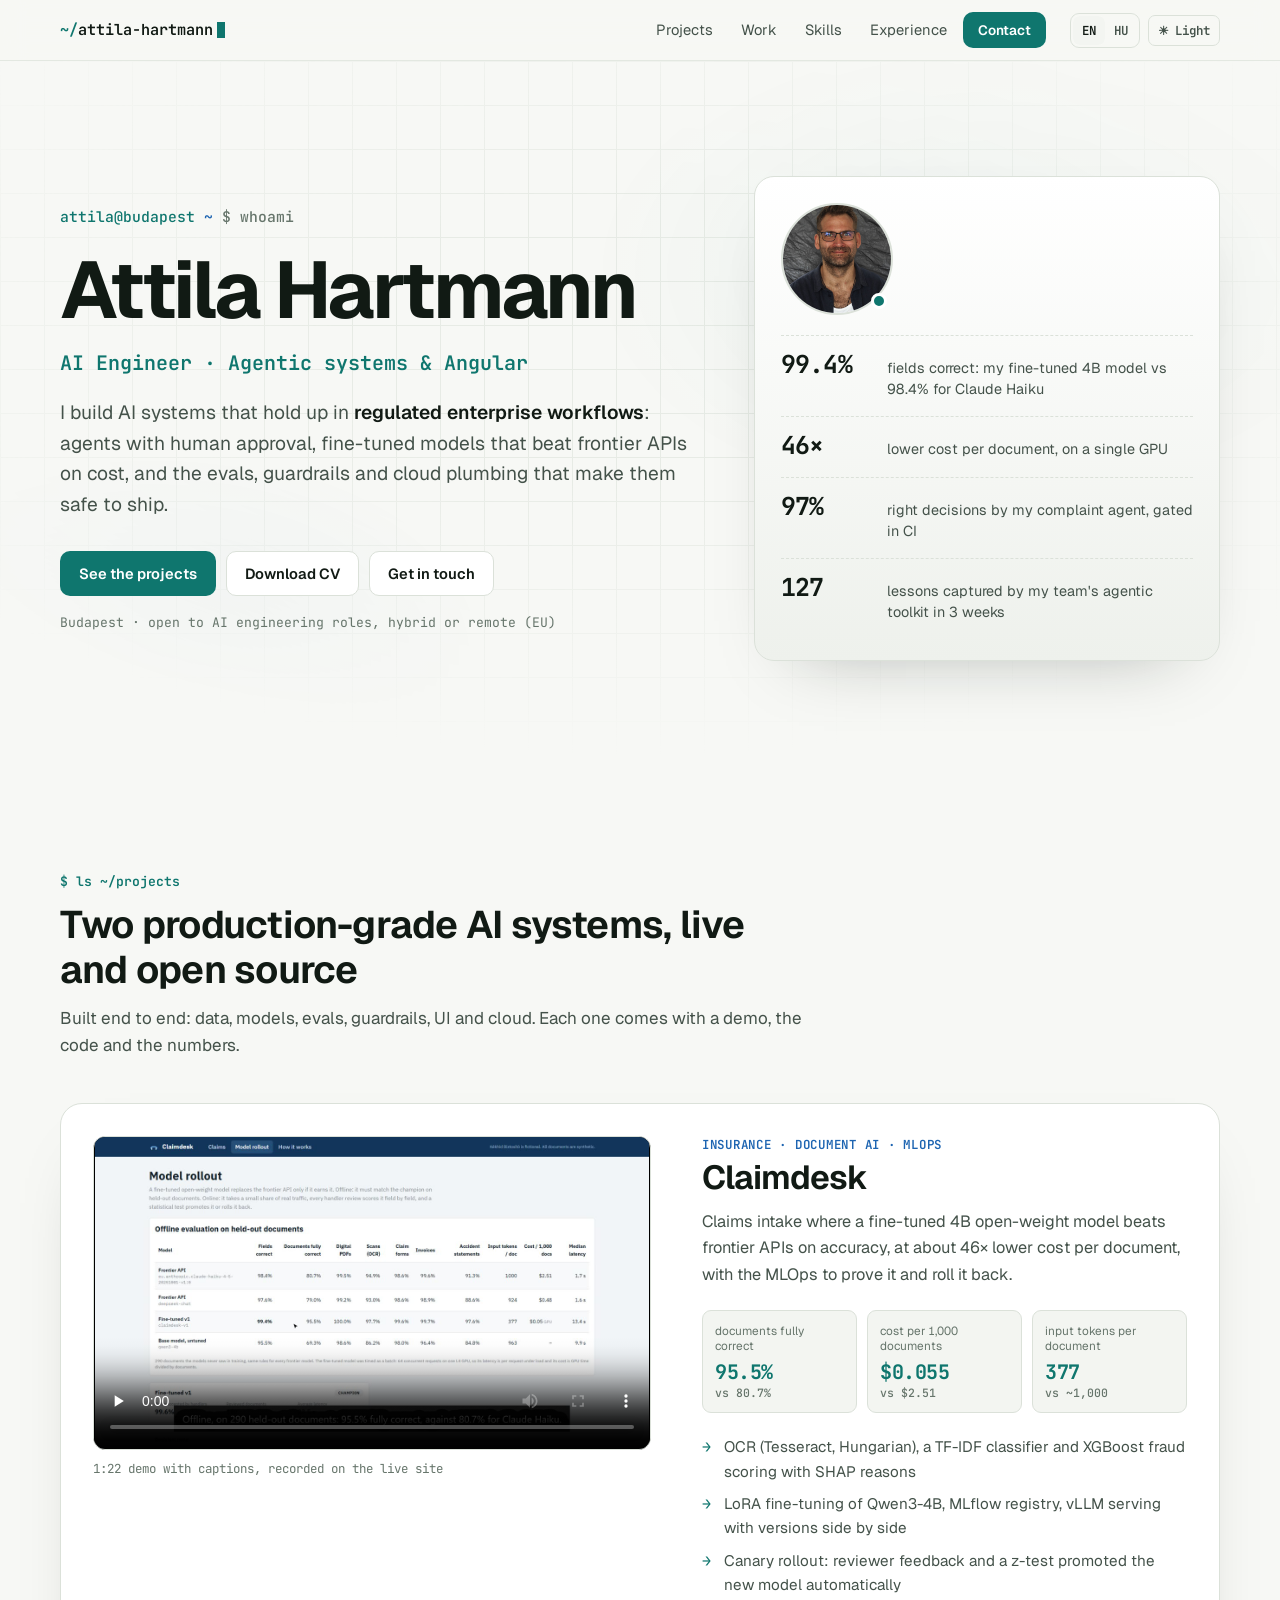
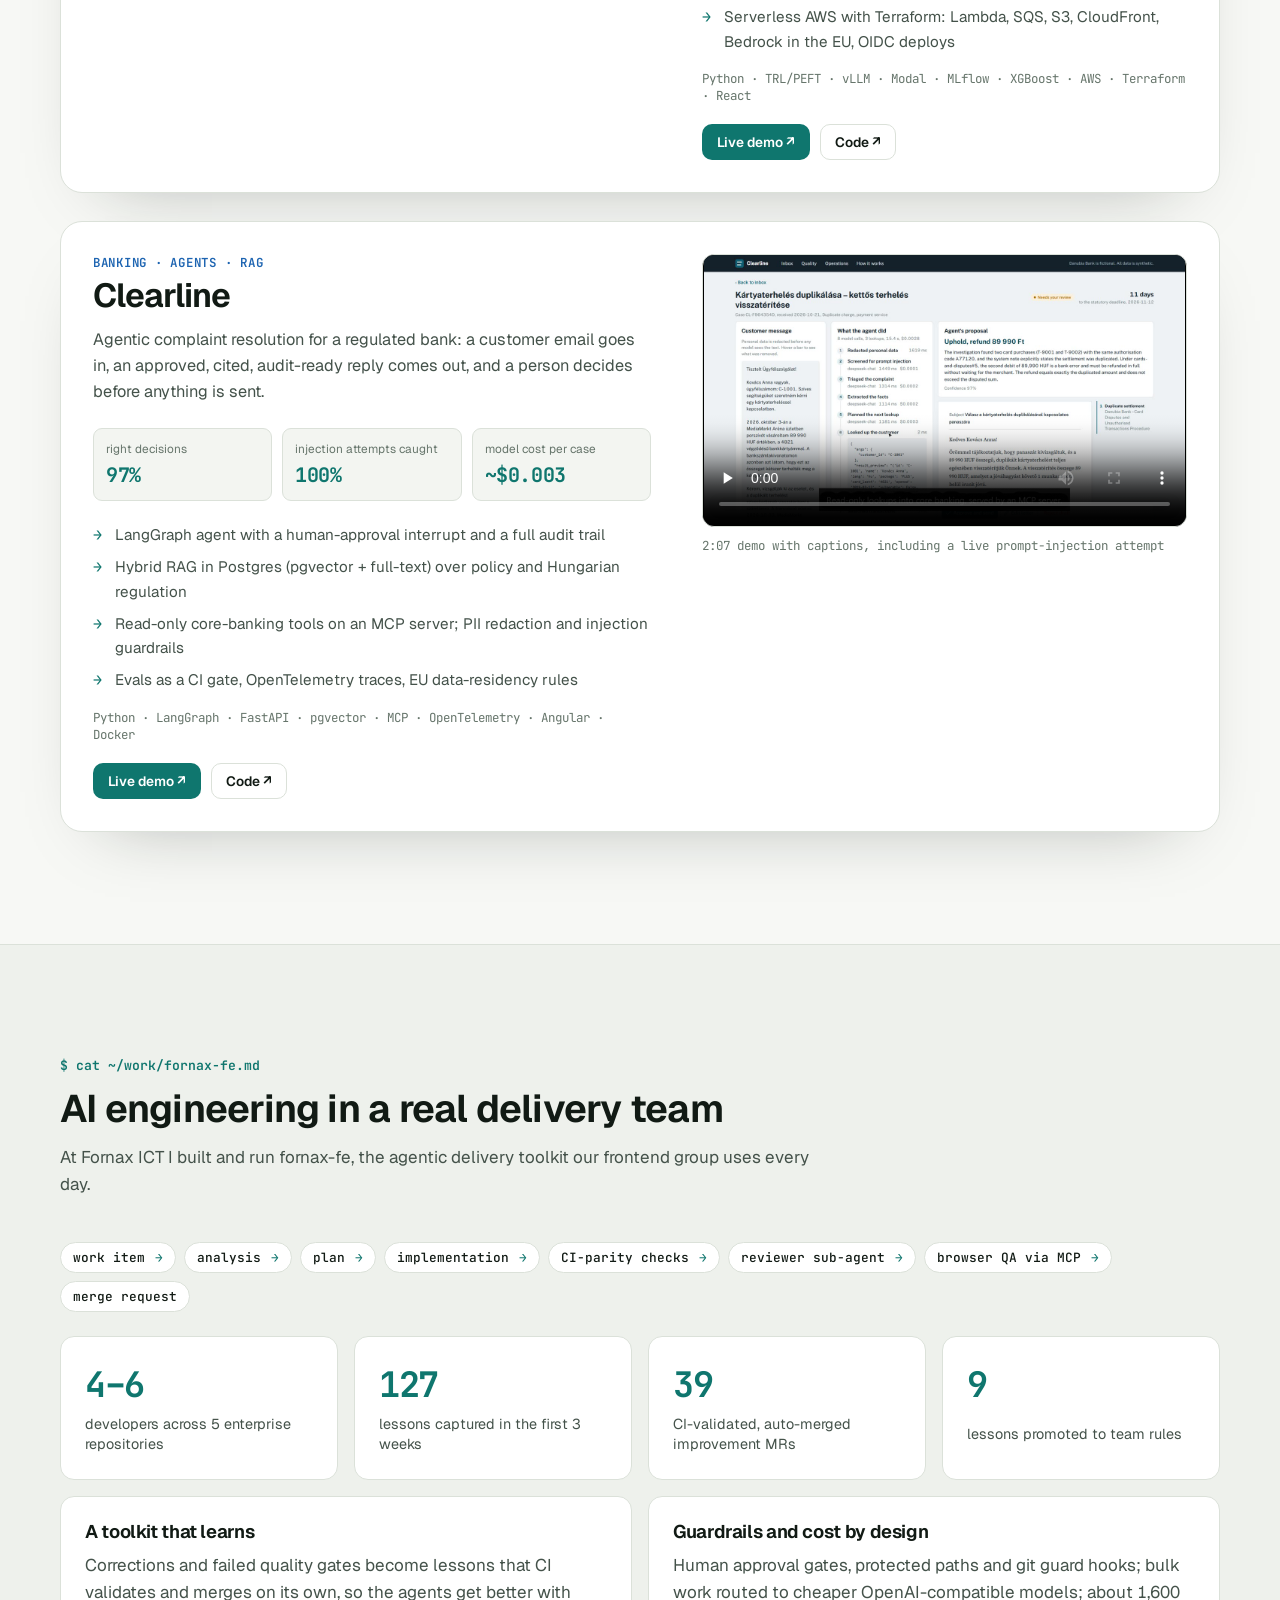
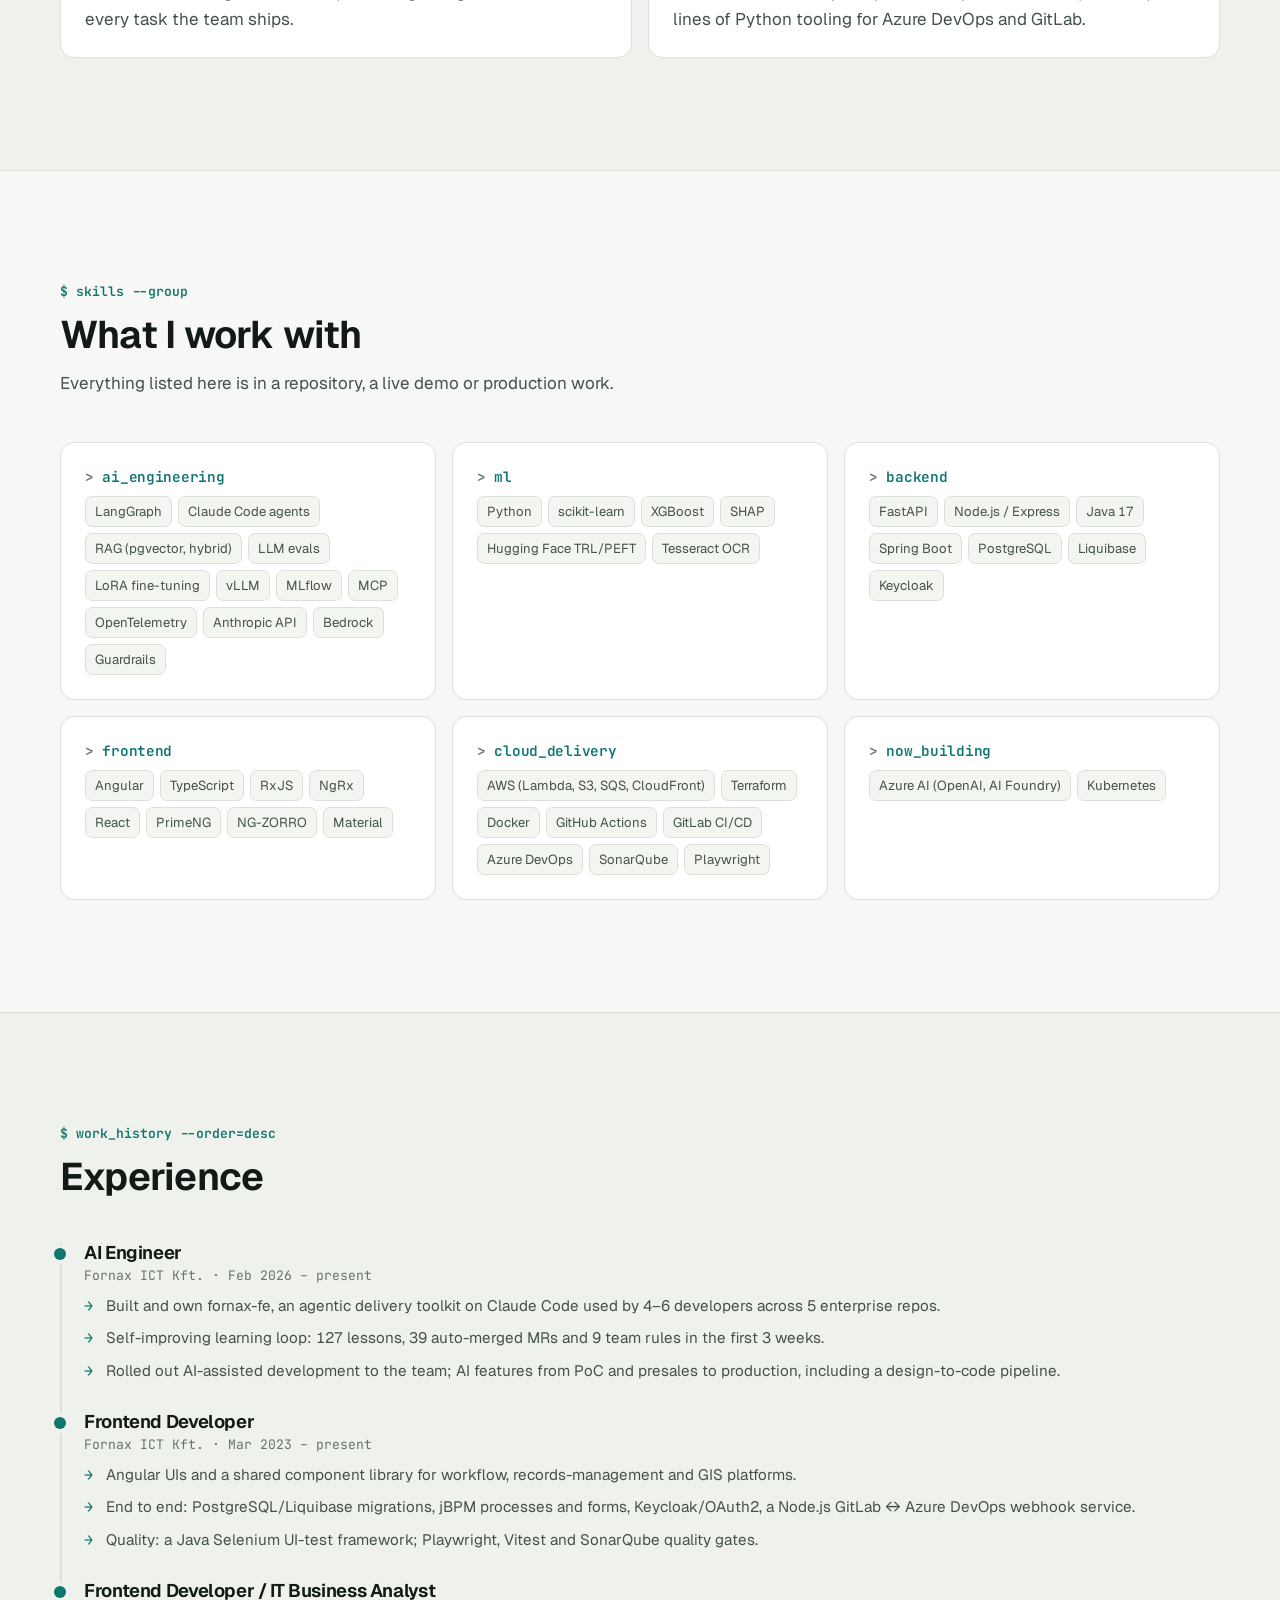
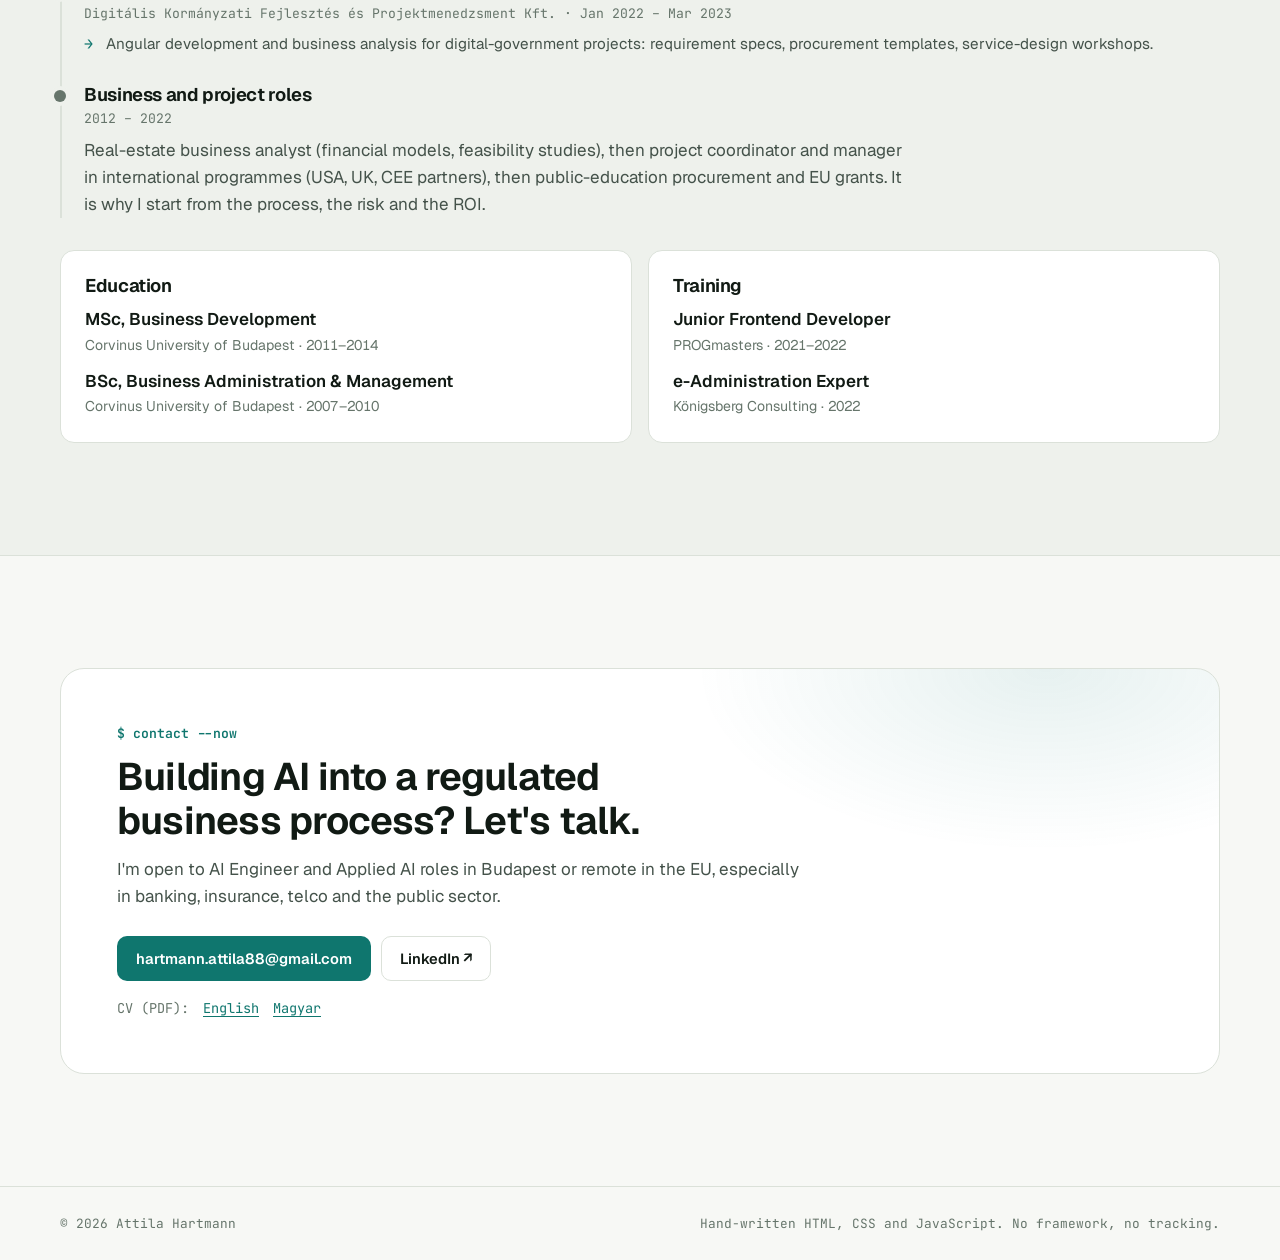
==== commit 83c5d779: "HU: name in Hungarian order (Hartmann Attila) in the hero, footer and photo alt text" ====
--- a/index.html
+++ b/index.html
@@ -87,7 +87,7 @@
           <div class="hero-copy">
             <p class="prompt"><span class="p-user">attila@budapest</span> <span class="p-path">~</span> <span class="p-sign">$</span> whoami</p>
             <h1>
-              <span class="name">Attila Hartmann</span>
+              <span class="name" data-i18n="name">Attila Hartmann</span>
               <span class="role" data-i18n="hero.role">AI Engineer · Agentic systems &amp; Angular</span>
             </h1>
             <p class="lede" data-i18n-html="hero.lede">
@@ -105,7 +105,7 @@
 
           <aside class="hero-card" aria-label="Highlights">
             <div class="avatar-wrap">
-              <img class="avatar" src="assets/profile.jpg" alt="Portrait of Attila Hartmann" width="168" height="168" />
+              <img class="avatar" src="assets/profile.jpg" alt="Portrait of Attila Hartmann" data-i18n-alt="hero.alt" width="168" height="168" />
               <span class="status-dot" aria-hidden="true"></span>
             </div>
             <ul class="proof">
@@ -391,7 +391,7 @@
 
     <footer class="footer">
       <div class="container footer-inner">
-        <p>© <span id="year"></span> Attila Hartmann</p>
+        <p>© <span id="year"></span> <span data-i18n="name">Attila Hartmann</span></p>
         <p class="muted" data-i18n="footer.note">Hand-written HTML, CSS and JavaScript. No framework, no tracking.</p>
       </div>
     </footer>
